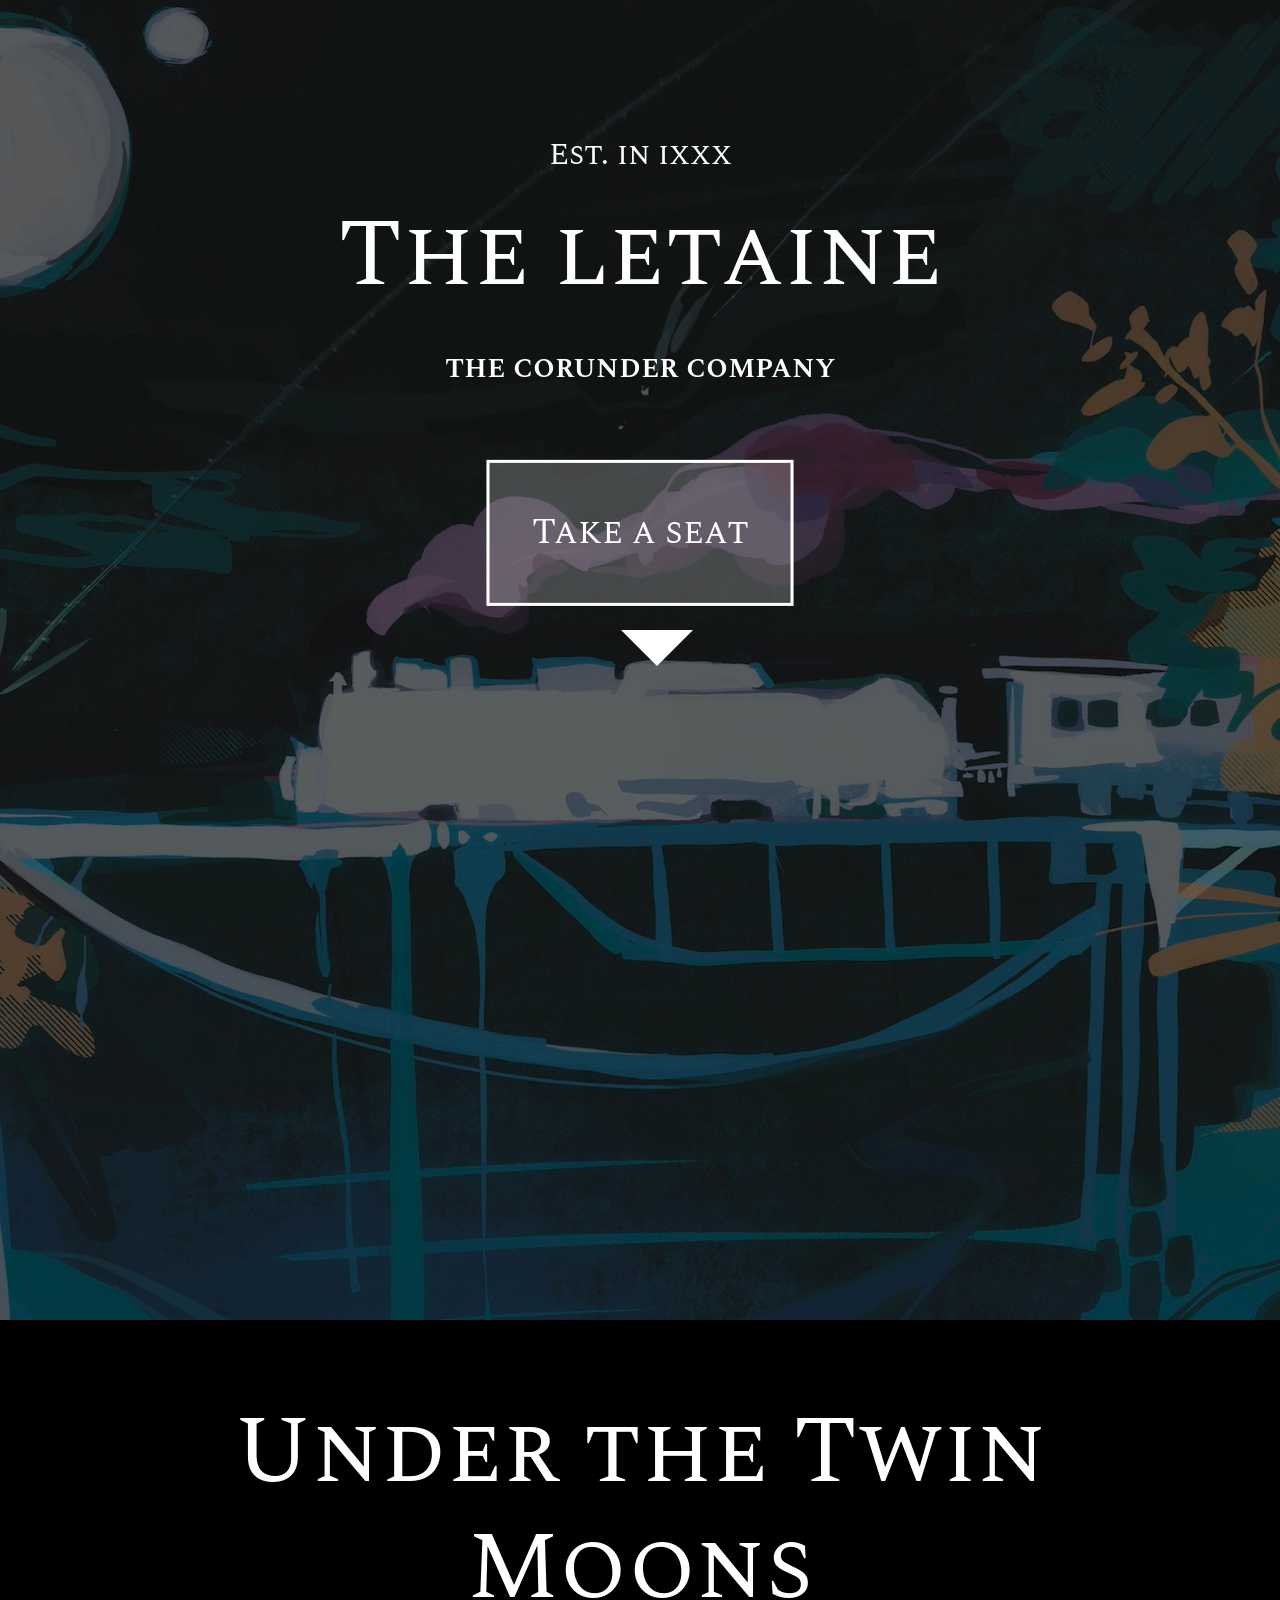
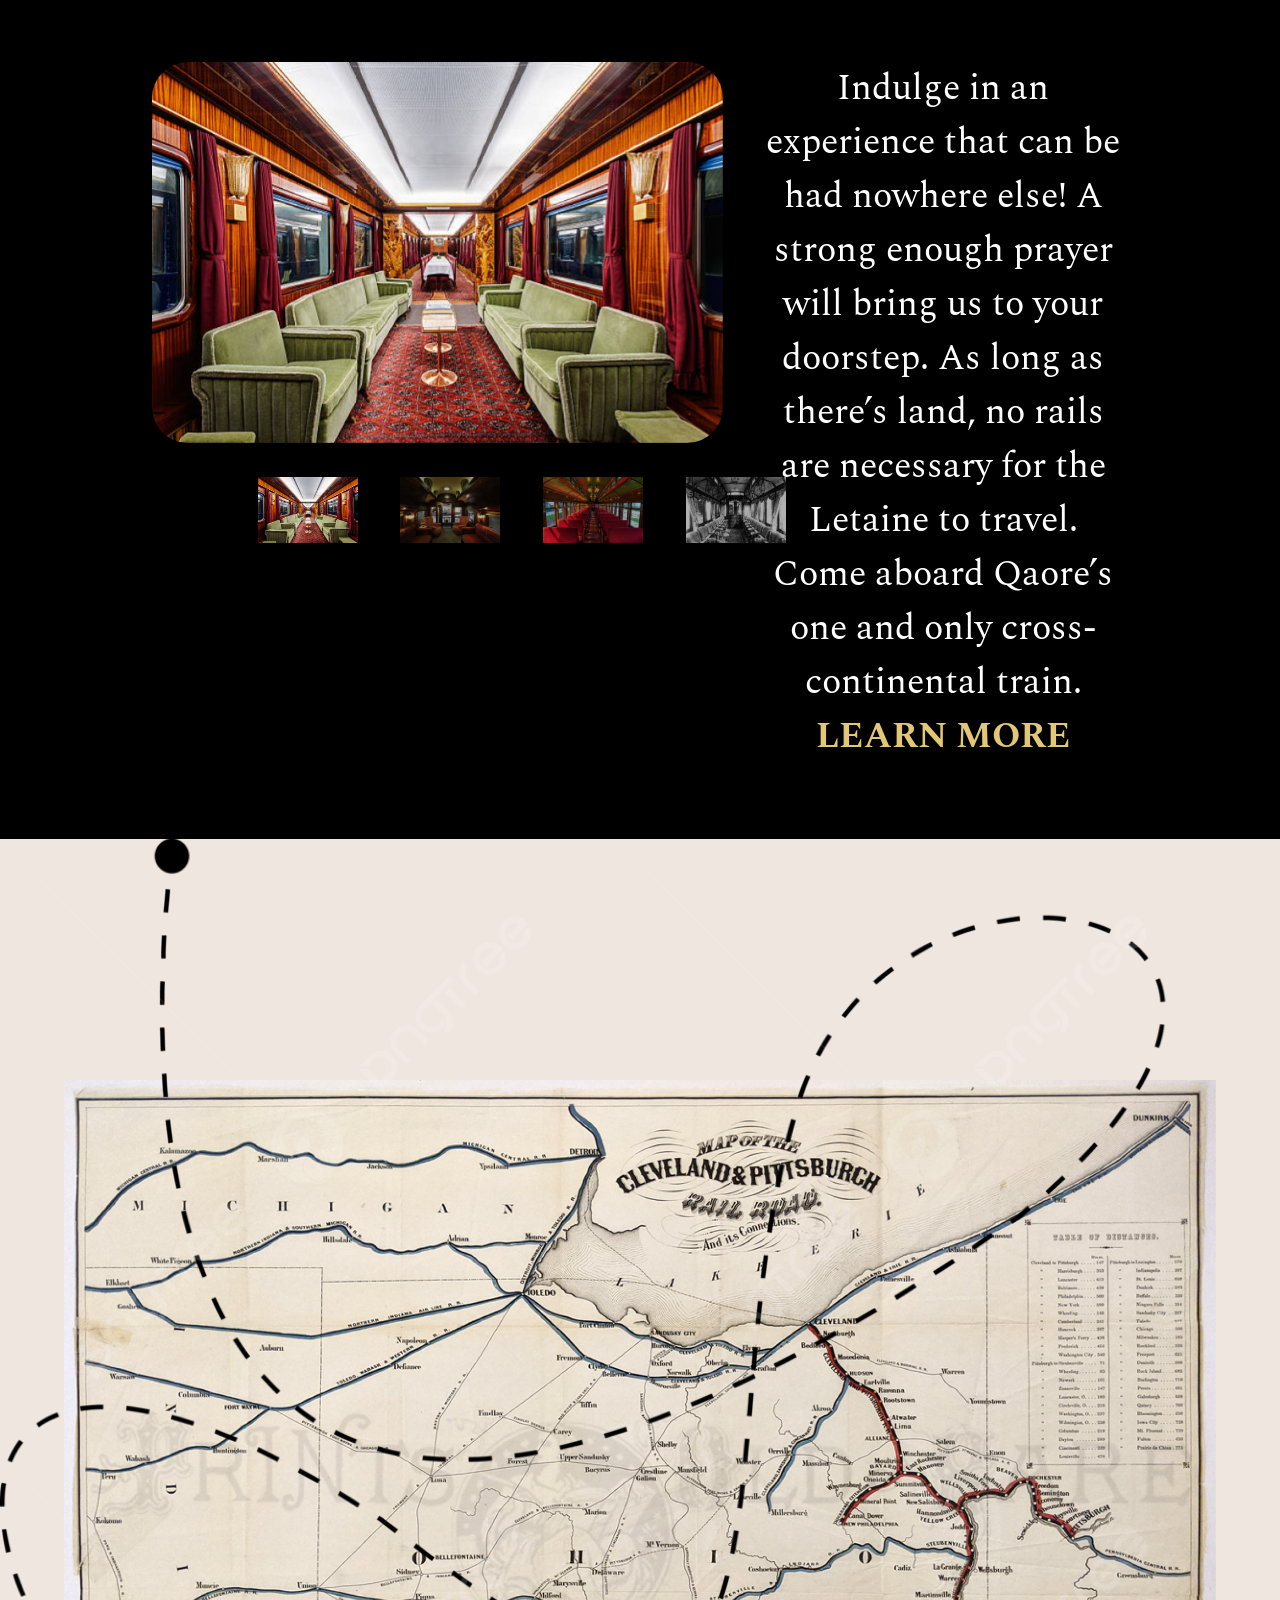
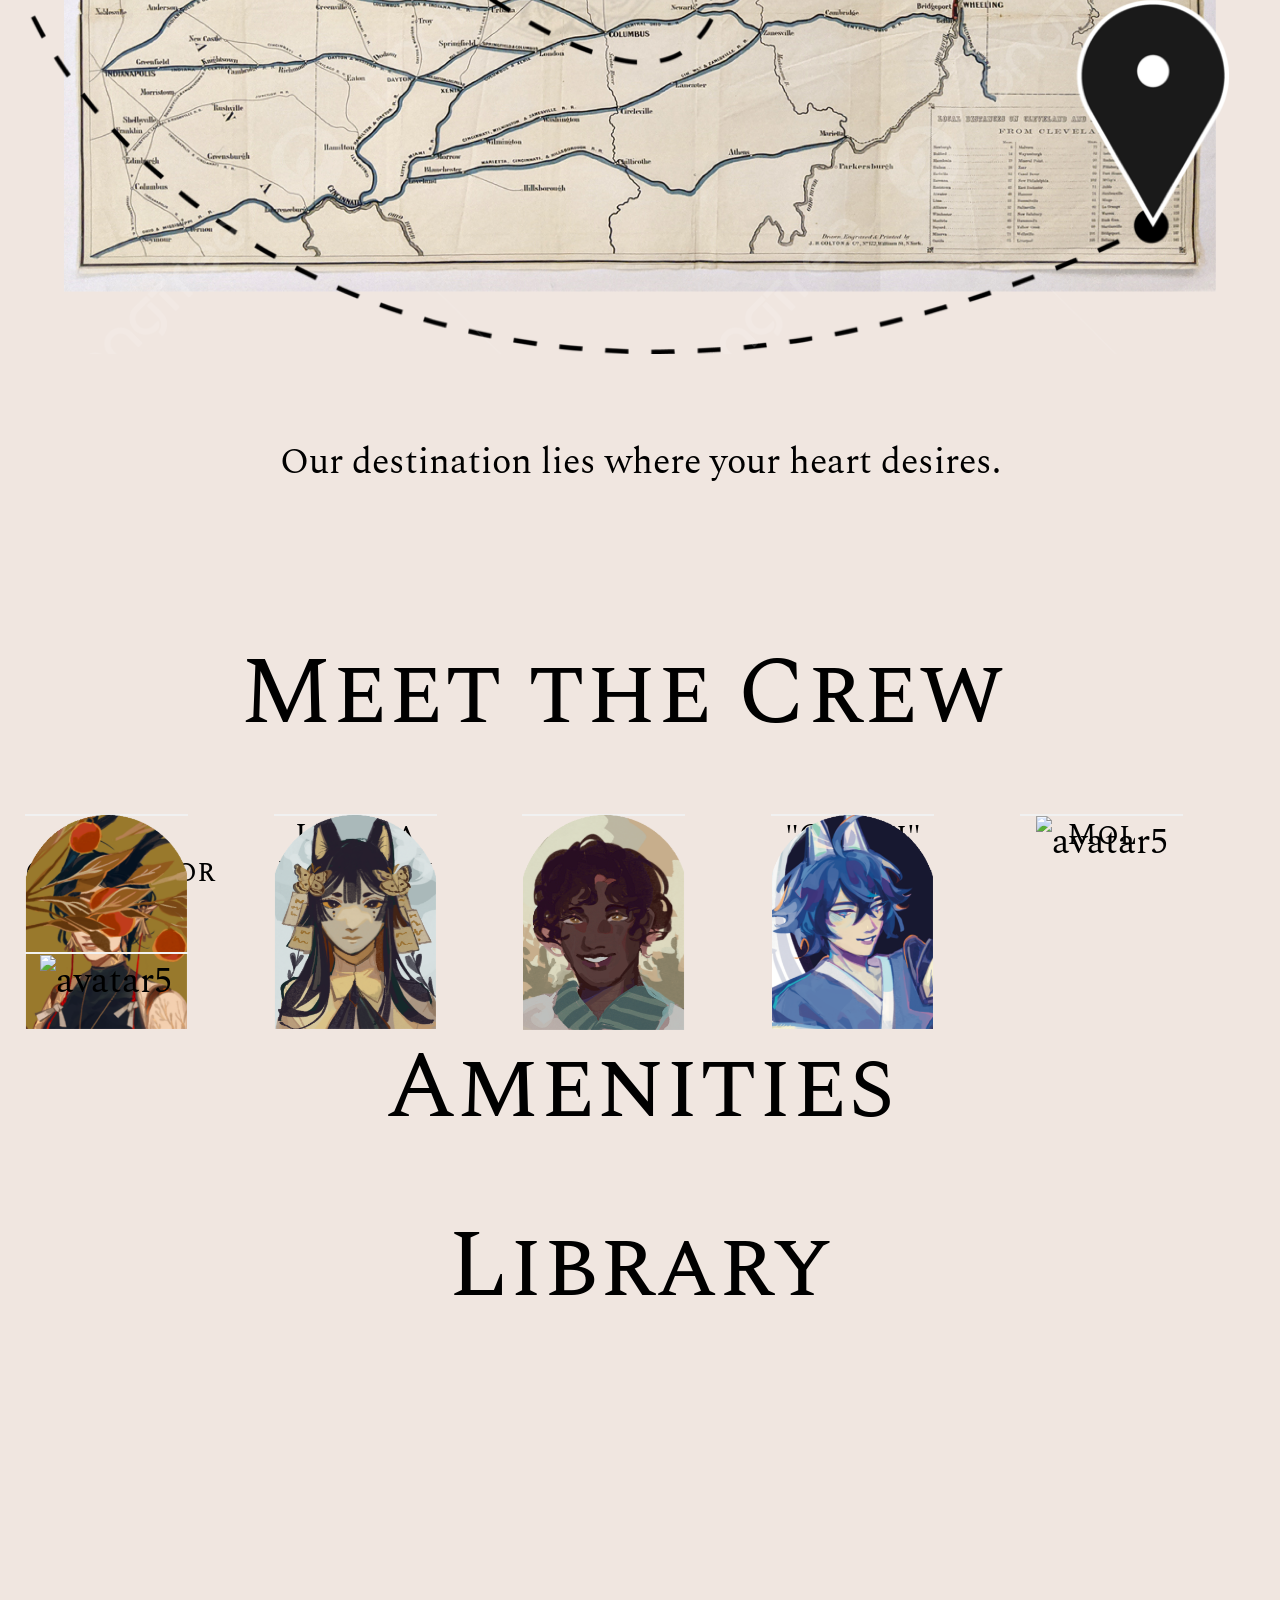
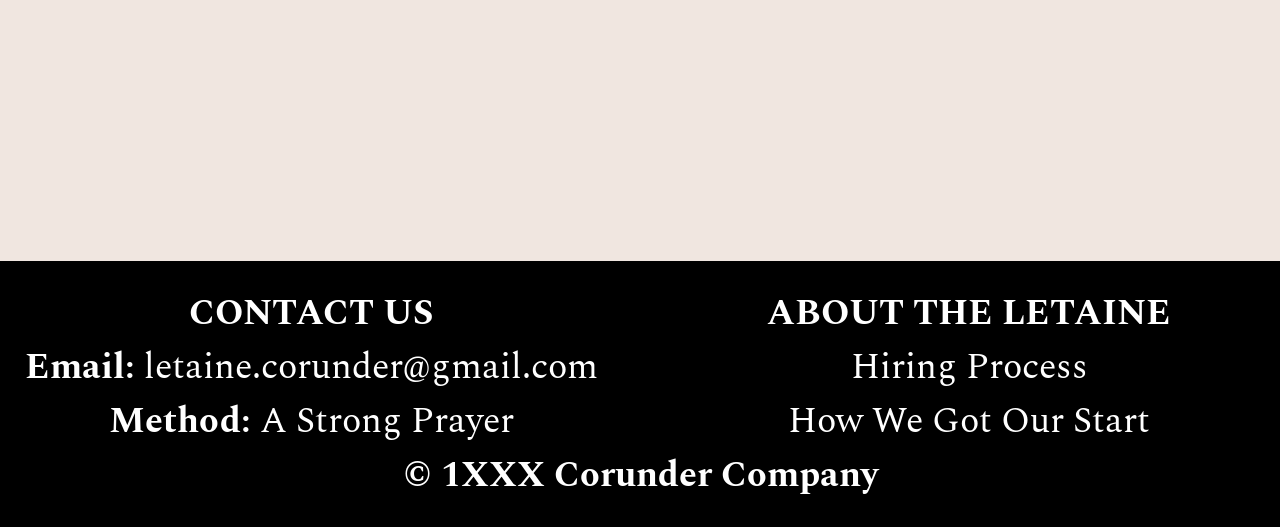
==== index.html @ 063a8c49 "file upload" ====
<!DOCTYPE html>
<!-- 
	Divs:
	Logo
	Landing
	Under Twin Moons
	Route
	Meet the Crew
	Amenities...
		Library
		Take Your Fill
	Inspector Testimonial
	Passenger Testimonies
		Add your own
	Footer
	-->

	<!-- TO DO:
		style href (links)
		create publications page
		migrate all "style" notes to stylesheet
	-->
<html lang="en">

<head>
	<title>The Letaine</title>
	<meta charset="UTF-8">
	<meta name="viewport" content="width=device-width, initial-scale=1.0">
	<meta name="description" content="The Letaine Train Website">
	<meta name="keywords" content="HTML,CSS,JS,Bootstrap">
	<meta name="author" content="Ann Chong">
	<!-- Fonts -->
	<link rel="preconnect" href="https://fonts.googleapis.com">
	<link rel="preconnect" href="https://fonts.gstatic.com" crossorigin>
		<!--spectral-->
		<link 
			href="https://fonts.googleapis.com/css2?family=Spectral:ital,wght@0,200;0,300;0,400;0,500;0,600;0,700;0,800;1,200;1,300;1,400;1,500;1,600;1,700;1,800&display=swap" rel="stylesheet">
		<!--spectral SC-->
		<link 
			href="https://fonts.googleapis.com/css2?family=Spectral+SC:ital,wght@0,200;0,300;0,400;0,500;0,600;0,700;0,800;1,200;1,300;1,400;1,500;1,600;1,700;1,800&family=Spectral:ital,wght@0,200;0,300;0,400;0,500;0,600;0,700;0,800;1,200;1,300;1,400;1,500;1,600;1,700;1,800&display=swap" rel="stylesheet">	<!-- Bootstrap -->
	<link href="https://cdn.jsdelivr.net/npm/bootstrap@5.3.8/dist/css/bootstrap.min.css" rel="stylesheet" integrity="sha384-sRIl4kxILFvY47J16cr9ZwB07vP4J8+LH7qKQnuqkuIAvNWLzeN8tE5YBujZqJLB" crossorigin="anonymous">
	<!-- Icon Library -->
	<link rel="stylesheet" href="https://cdnjs.cloudflare.com/ajax/libs/font-awesome/4.7.0/css/font-awesome.min.css">
	<link rel="stylesheet" type="text/css" href="css/style.css" />
</head>

<body class="col-12">
	<header>
		<div id="landingbg">
			<div class="row">
				<div class="col">
					<div id="landingtext">
						<h2> Est. in ixxx</h2>
						<h1>The letaine</h1>
						<!--<div id="letainesignage">
							<img src="images/letainetitle.png" alt="The Letaine Title">
						</div>-->
						<p>
							<h2 class="subhead">the corunder company</h2>
							<br>
							<br>
							<a class="buttonlight" href="bookings.html">Take a seat</a>
						</p>
					</div>
				</div>
				<div class="col-12">
					<a href="#twinmoons">
						<div class="pulse">
							<!-- clickable triangle indicator -->
						</div>
					</a>
				</div>
			</div>
		</div>
	</header>

<!-- SECTION!!! Under Twin Moons -->
<section>
	<div id="twinmoons">
		<div class="row text-center">
			<h1>Under the Twin Moons</h1>
		</div>
		<div class="row">
			<div class="col-md-1 col-sm-0"></div>
			<div class="col-md-6 col-sm-12">
				<!-- Base Carousel Code sourced from Coding Yaar: https://codepen.io/codingyaar/pen/GRdqBrw-->
				<div id="carouselExampleIndicators" class="carousel slide" data-bs-ride="carousel">
					<div class="carousel-inner">
					  <div class="carousel-item active">
						<img src="images/traincar1.png" class="d-block w-100" alt="traincar1">
					  </div>
					  <div class="carousel-item">
						<img src="images/traincar2.png" class="d-block w-100" alt="traincar2">
					  </div>
					  <div class="carousel-item">
						<img src="images/traincar3.png" class="w-100" alt="traincar3">
					  </div>
					  <div class="carousel-item">
						<img src="images/traincar4.png" class="d-block w-100" alt="traincar4">
					  </div>
					</div>
					<!-- The small bar underneath -->
					<div class="row carousel-indicators">
						<div class="col-3">
							<button type="button" data-bs-target="#carouselExampleIndicators" data-bs-slide-to="0" class="active thumbnail" aria-current="true" aria-label="Slide 1">
								<img src="images/traincar1.png" class="d-block w-100" alt="thumbtraincar1">
							  </button>
						</div>
						<div class="col-3">
							<button type="button" data-bs-target="#carouselExampleIndicators" data-bs-slide-to="1" class="thumbnail" aria-label="Slide 2">
								<img src="images/traincar2.png" class="d-block w-100" alt="thumbtraincar2">
							  </button>
						</div>
						<div class="col-3">
							<button type="button" data-bs-target="#carouselExampleIndicators" data-bs-slide-to="2" class="thumbnail" aria-label="Slide 3">
								<img src="images/traincar3.png" class="d-block w-100" alt="thumbtraincar3">
							  </button>
						</div>
						<div class="col-3">
							<button type="button" data-bs-target="#carouselExampleIndicators" data-bs-slide-to="3" class="thumbnail" aria-label="Slide 4">
								<img src="images/traincar4.png" class="d-block w-100" alt="thumbtraincar4">
							  </button>
						</div>
					</div>
				  </div>
			</div>
		<!-- The blurb -->
		<div id="twinmoonsblurb" class="col-md-4 col-sm-12 text-center">
			<p>Indulge in an experience that can be had nowhere else! 
			A strong enough prayer will bring us to your doorstep. 
			As long as there’s land, no rails are necessary for the Letaine to travel.<br>
			Come aboard Qaore’s one and only cross-continental train.<br>
			<a href="publications.html">LEARN MORE</a></p>
		</div>
		</div>
		
  </div>
</div>
</section>

<!-- SECTION!!! Route -->
<section>
	<div class="col-12 textdark">
		<div class="parent" id="route">
			<img src="images/route-track.png" alt="track" class="track">
			<div class="overlaytext">
				<h1>Route</h1>
			</div>
		</div>
		<p id="routecaption">Our destination lies where your heart desires.</p>
	</div>
	
</section>

<!-- SECTION!!! Meet the Crew -->
<section>
	<div class="row text-center textdark" id="meetthecrew">
			<h1>Meet the Crew</h1>
			<!-- Employee 1: Conductor-->
			<div class="row">
			<div id="employee1">
				<div class="flip-card">
					<div class="flip-card-inner">
					  <div class="flip-card-front" class="employeeicons">
						<img src="images/employee1.png" alt="avatar1" class="w-100">
					  </div>
					  <div class="flip-card-back">
						<p></p>
						<p>The head and maestro of the Letaine. 
							Previously the commander of trade ships, now a authority on luxury.</p>
					  </div>
					</div>
				  </div>
				  <h2 class="textdark">The Conductor</h2>
			</div>
			<!-- Employee 2: Leighton -->
			<div id="employee2">
				<div class="flip-card">
					<div class="flip-card-inner">
					  <div class="flip-card-front" class="employeeicons">
						<img src="images/employee2.png" alt="avatar2" class="w-100">
					  </div>
					  <div class="flip-card-back">
						<p></p>
						<p>The in-car librarian ready to recommend stories if you tire of making your own.</p>
					  </div>
					</div>
				  </div>
				  <h2 class="textdark">Latona Leighton</h2>
			</div>
			<!-- Employee 3: Sharla-->
			<div id="employee3">
				<div class="flip-card">
					<div class="flip-card-inner">
					  <div class="flip-card-front" class="employeeicons">
						<img src="images/employee3.png" alt="avatar3" class="w-100">
					  </div>
					  <div class="flip-card-back">
						<p></p>
						<p>Gastronomer extraordinaire! 
							The former head chef that designed menus for Liering royalty.</p>
					  </div>
					</div>
				  </div>
				  <h2 class="textdark">Chef Sharla</h2>
			</div>
			<!-- Employee 4: Octini-->
			<div id="employee4">
				<div class="flip-card">
					<div class="flip-card-inner">
					  <div class="flip-card-front" class="employeeicons">
						<img src="images/employee4.png" alt="avatar4" class="w-100">
					  </div>
					  <div class="flip-card-back">
						<p></p>
						<p>Resident<br> bartender with an avant-garde taste and inventive mind.</p>
					  </div>
					</div>
				  </div>
				  <h2 class="textdark">"Octini"</h2>
			</div>
			<!-- Employee 5: Mol-->
			<div id="employee5">
				<div class="flip-card">
					<div class="flip-card-inner">
					  <div class="flip-card-front" class="employeeicons">
						<img src="images/employee5.png" alt="avatar5" class="w-100">
					  </div>
					  <div class="flip-card-back">
						<p></p>
						<p>Our in-car mailperson! She ensures your letters are delivered with flare.</p>
					  </div>
					</div>
				  </div>
				  <h2 class="textdark">Mol</h2>
			</div>
			<!-- Employee 6: Mishka-->
			<div id="employee6">
				<div class="flip-card">
					<div class="flip-card-inner">
					  <div class="flip-card-front" class="employeeicons">
						<img src="images/employee6.png" alt="avatar5" class="w-100">
					  </div>
					  <div class="flip-card-back">
						<p></p>
						<p>Archivist </p>
					  </div>
					</div>
				  </div>
			</div>
		</div>
	</div>
	
</section>

<!-- SECTION!!! Amenities... -->
<section>
	<div class="textdark" id="amenities">
		<h1>Amenities</h1>
	</div>
</section>

<!-- SECTION!!! Library -->
<section>
	<div class="textdark" id="library">
		<h1> Library</h1>
	</div>
</section>

<!-- SECTION!!! Take Your Fill -->
<section>
	<div class="parallax" id="takeyourfill">

	</div>
</section>

<!-- SECTION!!! Inspector's Note -->
<section>

</section>

<!-- SECTION!!! Passenger Testimonies -->
<section>

</section>

	<div id="footer" class="col-12 text-center">
		<div id="footertop" class="row">
			<div id="footerleft" class="col-md-6">
				<p class="w-100">
					<strong>CONTACT US</strong><br>
					<strong>Email:</strong> <a href="mailto:letaine.corunder@gmail.com" class="stealth">letaine.corunder@gmail.com</a><br>
					<strong>Method:</strong> A Strong Prayer
				</p>
			</div>
			<div id="footerright" class="col-md-6">
				<p class="w-100">
					<strong>ABOUT THE LETAINE</strong><br>
					Hiring Process<br>
					How We Got Our Start
				</p>
			</div>
		</div>
		<div id="footerbottom" class="row">
			<div class="col">
				<p><strong>© 1XXX Corunder Company</strong></p>
			</div>
		</div>
	</div>
	<!-- Bootstrap's Javascript Bundle -->
	<script src="https://cdn.jsdelivr.net/npm/bootstrap@5.3.8/dist/js/bootstrap.bundle.min.js" integrity="sha384-FKyoEForCGlyvwx9Hj09JcYn3nv7wiPVlz7YYwJrWVcXK/BmnVDxM+D2scQbITxI" crossorigin="anonymous"></script>
</body>

</html>
---- css/style.css ----
/* CSS coded sorted alphabetically */

/* HTML Elements -- sorted alphabetically - Selectors grouped for ID based selectors - Selectors grouped for class based selectors*/
/* I changed my ticket button arrangement from my wireframe for fun and funky diagonal arrangement */

* {
    font-family: "Spectral", serif;
    font-weight: 400;
    font-style: normal;
    font-size: 1rem;
    color: #FFFFFF;
    text-align: center;
    box-sizing: border-box;

}
a {
    text-decoration:none;	
    font-weight: bold;
    color: #E2C774;
}
a:hover {
    color: #d5a73c;
}
body{
   background-color: #F0E6E0; 
   width: 100%;
   height: 100%;
   margin: 0%;
} 
div {
    display: block;
}
/*Div Header Titles */
h1 { 
    font-family: "Spectral SC", serif;
    font-weight: 400;
    font-style: normal;
    font-size: 4rem;
    padding-top: 2%;
    padding-bottom: 2%;
}
/*Exclusive for landing pg subheads*/
h2 { 
    font-family: "Spectral SC", serif;
    font-weight: 400;
    font-style: normal;
    font-size: 1.3rem;
}
h3 {
    font-family: "Spectral SC", serif;
    font-weight: 400;
    font-style: normal;
    font-size: 2rem;
    padding-bottom: 2%;
}
html {
    scroll-behavior: smooth;
    height: 100%;
}
/* h2 {
    font-family: "Barlow Condensed", sans-serif;
    font-weight: 400;
    font-style: normal;
    font-size: 2rem;
    background: linear-gradient(to right, #6eb8f4, #85cfd8, #8bdb8f, #eef4b1, #f3d3a0, #fb9f82, #ff8583, #febdd3, #b085f9);
    -webkit-background-clip: text;
    -webkit-text-fill-color: transparent;
    text-transform: uppercase;
    margin: 0%;
}
header {
    width: 100%;
}
hr {
    border: dashed;
}
li {
    display: inline-block;
    margin: 1%;
}
ul {
    list-style-type: none;
    margin: 0;
    padding: 0;
}

*/
/*--------------------- Classes ---------------------*/

/*.av {
    max-width: 100%;
    overflow: hidden;
}
.button {
    background-color: #85cfd8;
    color:#0e0d46;
    font-size: 1.5rem;
    text-align: center;
    float: left;    
    margin: 3%;
    width: 30%;
    border-radius: 4px;
    padding: 1%;
}
.buttonfiller{
    font-size: 1.5rem;
    border-radius: 4px;
    padding: 1%; 
    margin: 3%;
    width: 26%;
    float: left;
    visibility: hidden;
}
.buttonfiller2{
    font-size: 1.5rem;
    border-radius: 4px;
    padding: 1%; 
    margin: 3%;
    width: 26%;
    float: left;
    visibility: hidden;
}
.city {
    float: left;
    width: 40%;
    padding-top: 6%;
    margin-left: 10%;
}
*/
/* .colortext {
    font-family: "Barlow Condensed", sans-serif;
    font-weight: 400;
    font-style: normal;
    color: #f3d3a0;
    font-size: 1.5rem;
    text-align: left;
}
.comment {
    padding: 3%;
    margin-bottom: 3%;
    background-color: #321821;
    border-radius: 10px;
    text-align: center;
}
.dateplace {
    width: 47%;
    padding-right: 7%;
    float: left;
    clear: left;
}
div.dateplace :nth-child(2) {
    margin:0%;
}
.fa {
    font-size: 2rem;
    padding: 5%;
}*/

.bgimg {
    width: 100%;
    overflow: hidden;
}
.buttonlight {
    background-color: rgba(217, 217, 217, .26);
    font-family: "Spectral SC", serif;
    font-weight: 400;
    font-style: normal;
    font-size: 1.5rem;
    padding: 7%;
    color: #FFFFFF;
    border-style: solid;
    border-color: #FFFFFF,;
}
.buttondark {
    background-color: rgba();
}
.carousel-indicators button.thumbnail {
    margin-left: 0%;
    width: 100px;
  }
  .carousel-indicators button.thumbnail:not(.active) {
    opacity: 0.7;
  }
  .carousel-indicators {
    position: static;
    width: 100%;
  }
  .carousel-inner {
    border-radius: 1.5rem;
  }
.textdark * {
    color: black;
}
.employeeicons {
    width: 100%;
    display: block;
}
/* The flip card container - set the width and height to whatever you want. We have added the border property to demonstrate that the flip itself goes out of the box on hover (remove perspective if you don't want the 3D effect */
.flip-card {
    display: block;
    background-color: transparent;
    border: 1px solid #f1f1f1;
    perspective: 1000px; /* Remove this if you don't want the 3D effect */
  }
  /* This container is needed to position the front and back side */
  .flip-card-inner {
    position: relative;
    width: 100%;
    text-align: center;
    transition: transform 0.8s;
    transform-style: preserve-3d;
  }
  
  /* Do an horizontal flip when you move the mouse over the flip box container */
  .flip-card:hover .flip-card-inner {
    transform: rotateY(180deg);
  }
  
  /* Position the front and back side */
  .flip-card-front, .flip-card-back {
    position: absolute;
    width: 100%;
    height: 100%;
    -webkit-backface-visibility: hidden; /* Safari */
    backface-visibility: hidden;
  }
  
  /* Style the front side (fallback if image is missing) */
  .flip-card-front {
    background-color:transparent;;
    color: black;
  }
  
  /* Style the back side */
  .flip-card-back {
    background-color: black;
    width: 100%;
    height: 100%;
    color: white;
    border-top-left-radius: 100px;
    border-top-right-radius: 100px;
    padding: 2.8%;
    transform: rotateY(180deg);
  }
.h2 {
    text-align: center;
    font-size: 1.5rem;
}
.overlaytext {
    position: relative;
    top: 0%;
    left: 50%;
    transform: translate(-50%, -800%);
}
.parallax {
    /* The image used */
    background-image: url("../images/fishdark.png");
  
    /* Set a specific height */
    min-height: 500px;
  
    /* Create the parallax scrolling effect */
    background-attachment: fixed;
    background-position: center;
    background-repeat: no-repeat;
    background-size: cover;
}
.parent {
    position: relative;
    display: inline-block;
    background-image: url("../images/route-map.png");
    background-repeat: no-repeat;
    background-size: 90%;
    background-position: center;
}
.pulse {
    position: absolute;
    bottom: 22%;
    left: 48.5%;
    width: 0px;
    height: 0px;
    border: 1.5rem solid black;
    border-top-color: white;
    border-right-color: transparent;
    border-bottom-color: transparent;
    border-left-color: transparent;

    transform: scale(1);
    animation: pulse 2s infinite;
}

@keyframes pulse {
    0% {
        transform: scale(0.7);
    }

    70% {
        transform: scale(1);
    }

    100% {
        transform: scale(0.7);
    }
}
.stealth {
    color: white;
    font-weight: 400;
}
.stealth:hover{
    color: rgb(207, 233, 255);
    text-decoration: underline;
}
.subhead {
    font-weight: 600;
}
.track { 
    display: block;
    position: relative;
    top: 0;
    left: 0;
    width: 96%;
}
/*.image1 {
    max-width:23%;
    margin:1%;
    float: left;
}
.image2 {
    display: none;
}
.location {
    width: 66.666%;
    margin-right: 3.333%;
}
.location:nth-child(3) {
    color: #fb9f82;
}
.merchdescrip {
    width: 31%;
    margin:1%;
    float: left;
}
.merchdescrip img {
    width: 100%;
}
.rightalign {
    text-align: right;
}
.ticket {
    float: right;
    width:20%;
    margin: 10% 5% 0% 5%;
    padding: 1%;
    background-color: #85cfd8;
    border-radius: 4px;
    text-align: center;
}
.ticket a {
    color: black;
}
.ticket:hover {
    background-color: #4c4c60;
}
.tourdescrip {
    width: 100%;
    float: left;
}
iframe {
    width: 100%;
    margin-top: 1%;
    margin-bottom: 3%;
    min-height: 400px;
    max-height: 800px;
}
iframe.video {
    width: 100%;
    height: 515px;
}
*/

/*--------------------- IDs ---------------------*/
/* #about {
    width: 80%;
    margin: 10%;
    margin-top: 15%;
    margin-bottom: 15%;
}
#about img {
    width: 40%;
    margin: 0%;
    padding: 1%;
    float:left;
}
#abouttext {
    font-size: 1.5rem;
    width: 60%;
    margin: 0%;
    padding: 1%;
    float: left;
}
#about h2 {
    margin: 1%;
}
#album {
    width: 100%;
    margin: 1% 0% 1% 0%;
    padding: 0%;
    float:inherit;
}

#album h2 {
    width: 100%;
    margin: 2%;
    float: left;
    text-align: center;
}*/

#amenities {
    margin-top: 2%;
}
#employee1, #employee2, #employee3, #employee4, #employee5, #employee6 {
    display: block;
    width: 16%;
    margin: 2%;
    float: left;
}
#footer {
    width: 100%;
    background-color: black;
}
#footerleft, #footerright {
    margin: 0%;
    padding: 0%;
 }
#footerleft p, #footerright p {
   margin: 0%;
   padding: 0%;
}
#footertop { 
    padding-top: 2%;
}
#landingbg {
    width: 100%;
    margin: 0%;
    padding: 10%;
    background-image: url("../images/landingbg.jpg");
    background-position: center;
    background-repeat: no-repeat;
    object-fit: contain;
    height: 55rem;
}
#landingtext {
    position: absolute;
    top: 40%;
    left: 50%;
    transform: translate(-50%, -50%); /* centering the text */
} 
#letainesignage {
    width: 100%;
    max-height: 96px;
}
#meetthecrew {
    color: black;
    width: 100%;
    margin-right: 0%;
}
#publicationstext h1 {
    padding-bottom: 0%;
}
#publiccaption {
    margin-bottom: 6%;
}

/*
#footer img {
    float: left;
    width:18%;
    margin: 1%;
    margin-left: 16%;
    display: block;
}
#footerright {
    width:40%;
    margin:1%;
    margin-right:14%;
    float: left;
    clear:none;
}
#footerright p {
    font-weight: 600;
    color: #0e0d46;
}
#logo {
    float:left;
    width:17%;
    margin-left: 2%;
    margin-right: 2%;
    padding: 0%;
}
#logo img {
    max-height: 150px;
}
#merch h2 {
    text-align: center;
}
#name {
    height: 80px;
    float:left;
    width: 77%;
    margin: 1%;
    padding: 0%;
    text-align: left;
}
#nav {
    height: 50px;
    font-size: 1.2rem;
    width: 73%;
    float:left;
    margin: 1%;
    padding: 0%;
}
#reviews {
    width: 48%;
    margin: 1% 0% 1% 0%;
    padding: 3%;
    float: left;
}
#reviews h2 {
    text-align: center;
}
#rks_logo {
    display: block;
    margin-left:auto;
    margin-right: auto;
}
#touring {
    width: 75%;
    margin: 0%;
    padding: 3%;
    float: left;
}
#updates {
    width: 48%;
    margin: 1% 0% 1% 0%;
    padding: 3%;
    float: left;
}
#updates h2 {
    text-align: center;
}
*/
#routecaption {
    transform: translate(0%, -4rem);
}
#twinmoons {
    background-color: black;
    width: 100%;
    margin: 0%;
    padding: 4%;
}

/*--------------------- MEDIA INQUIRIES ---------------------*/
@media screen and (min-width: 992px) {
    * {
        font-size: 1.5rem;
    }

  }

  /* EVERYTHING UNDER NEEDS TO BE REMOVED..*/
  @media screen and (max-width:992px) {
    * {
        font-size: 1.2rem;
    }
    .carousel {
      max-width: 70%;
      margin: 0 auto;
    }
    h1 {
        font-size: 2.5rem;
    }
    h2 {
       font-size: 1.5rem;
    }
    .overlaytext{
        transform: translate(-50%, -700%);
    }
    .pulse {
        left: 46%;
    }
    #reviews {
        width: 100%;
        margin: 0%;
        padding-left: 20%;
        padding-right: 20%;
    }
    #touring {
        width: 73%;
        margin:1%;
        margin-bottom: 8%;
    }
    #updates {
        width: 100%;
        margin: 0%;
        padding: 0%;
        float: left;
    }
}

@media screen and (max-width:768px) {
    h2 {
        font-size: 1rem;
    }
    p {
        font-size: .8rem;
    }
    .flip-card {
        max-width: 29.3333%;
    }
    #employee1 {
        width: 29.3333%;
        margin: 2%, 2%, 2%, 18.6666%;
    }
    #employee2 {
        width: 29.3333%;
        margin: 2%, 18.6666%, 2%, 2% ;
    }
    #employee3, #employee4, #employee5 {
        width: 29.3333%;
        margin: 2%;
    }
    /*#about p {
        font-size: 1rem;
    }
    h1 {
        font-size: 2.7rem;
    }
    .image1 {
        display: none;
    }
    .image2 {
        display: block;
    }
    .merchdescrip {
        width: 44%;
        margin: 3%;
    }
    .merchdescrip p {
        text-align: center;
    }
    #merch3 {
        display: none;
    }
    #reviews {
        padding-left: 15%;
        padding-right: 15%;
    }
    #touring {
        width: 94%;
        padding: 3%;
    }*/
}

@media screen and (max-width:576px) {
    * {
        font-size: 0.8rem;
    }
    #twinmoonsblurb {
        display: block;
    }
    .carousel-indicators button.thumbnail {
        display: none;
    }
    /*#about h2 {
        text-align: center;
    }
    #about img{
        width: 100%;
    }
    #abouttext {
        width: 100%;
    }
    .city {
        padding: 0%;
        width: 100%;
        float: none;
    }
    .colortext {
        font-size: 1.2rem;
    }
    .fa {
        font-size: 1.5rem;
        padding: 3%;
    }
    .location {

        width: 60%;
    }
    #logo {
        width: 96%;
    }
    .merchdescrip {
        width: 90%;
        padding: 5%;
    }
    #merch3 {
        display: block;
    }
    #name, #nav {
        width: 98%;
        margin: 1%;
        padding-top: none;
    }
    .socialmedia {
        float:none;
        text-align: center;
        font-size: 2rem;
    }
    .ticket {
        margin: 0% 0% 2% 5%;
        width: 50%;
    }
    .tourdescrip {
        padding: 0% 20% 0% 20%;
    }*/
}
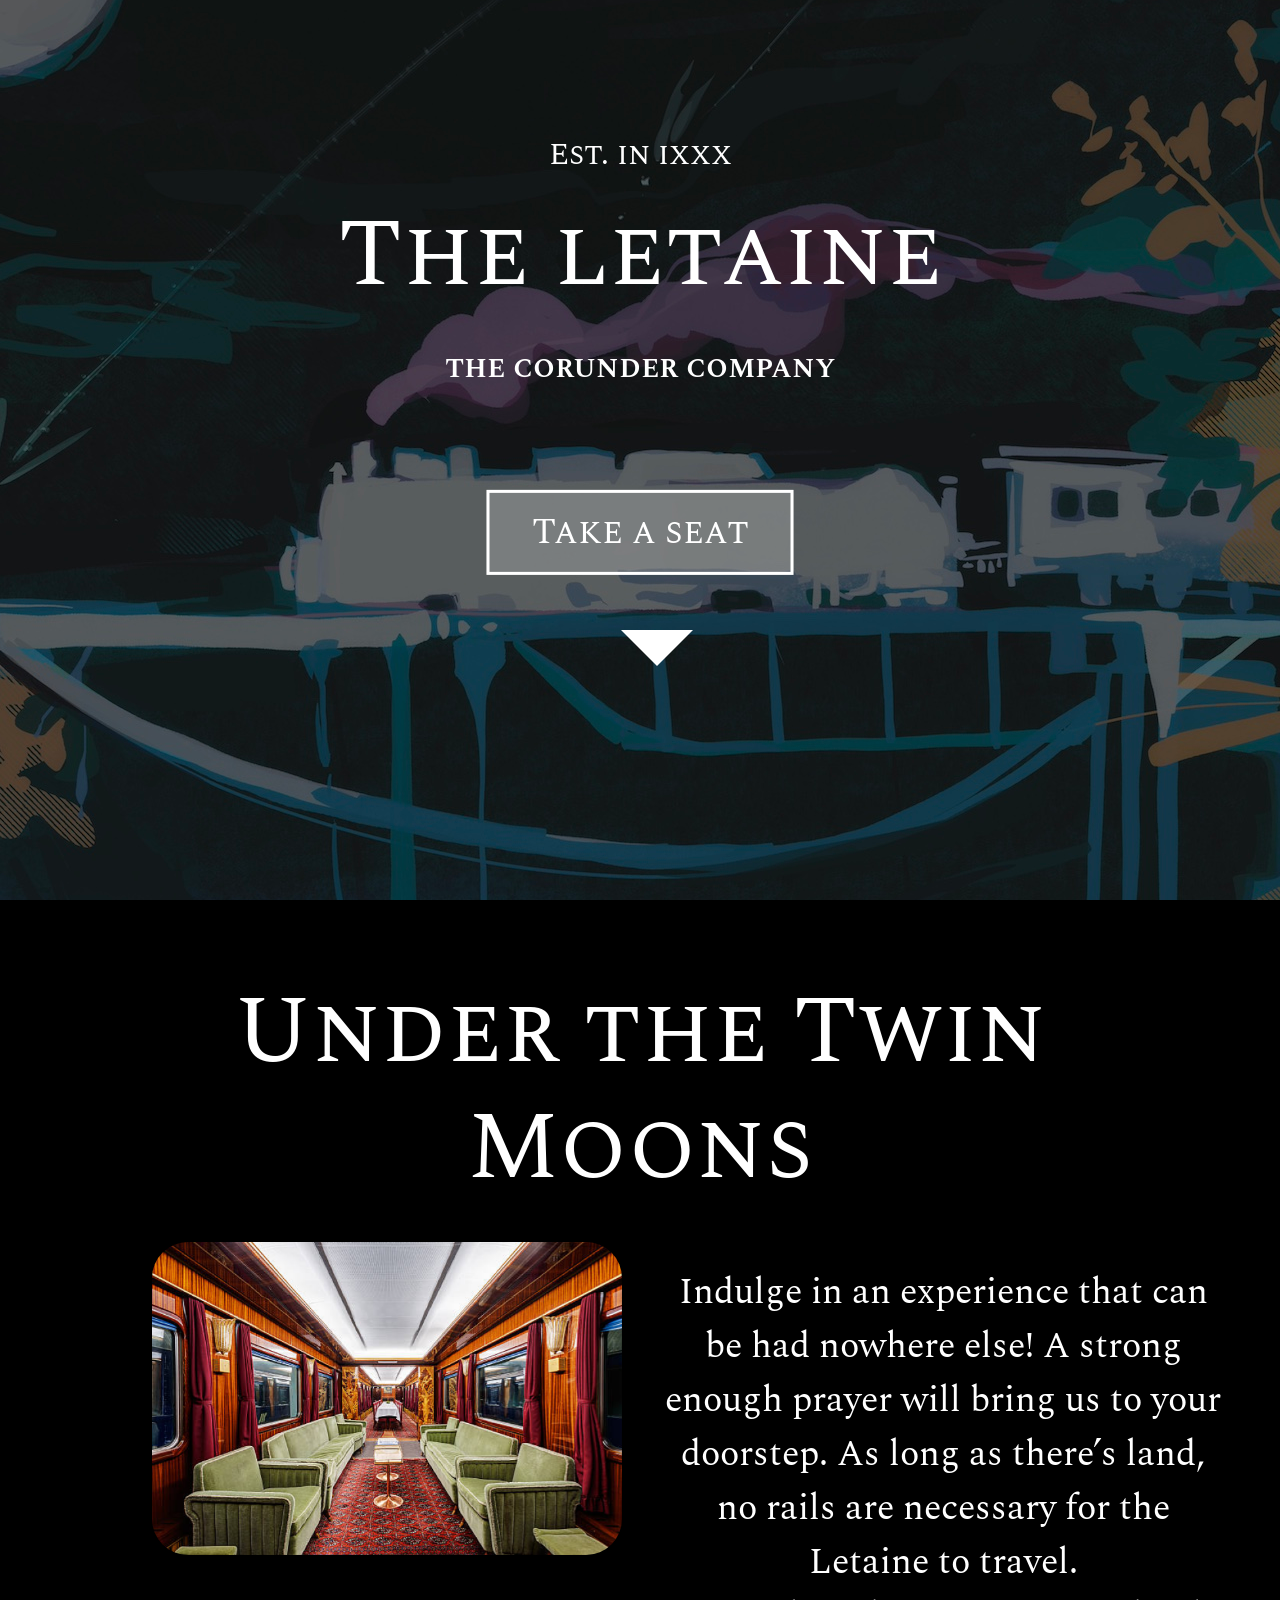
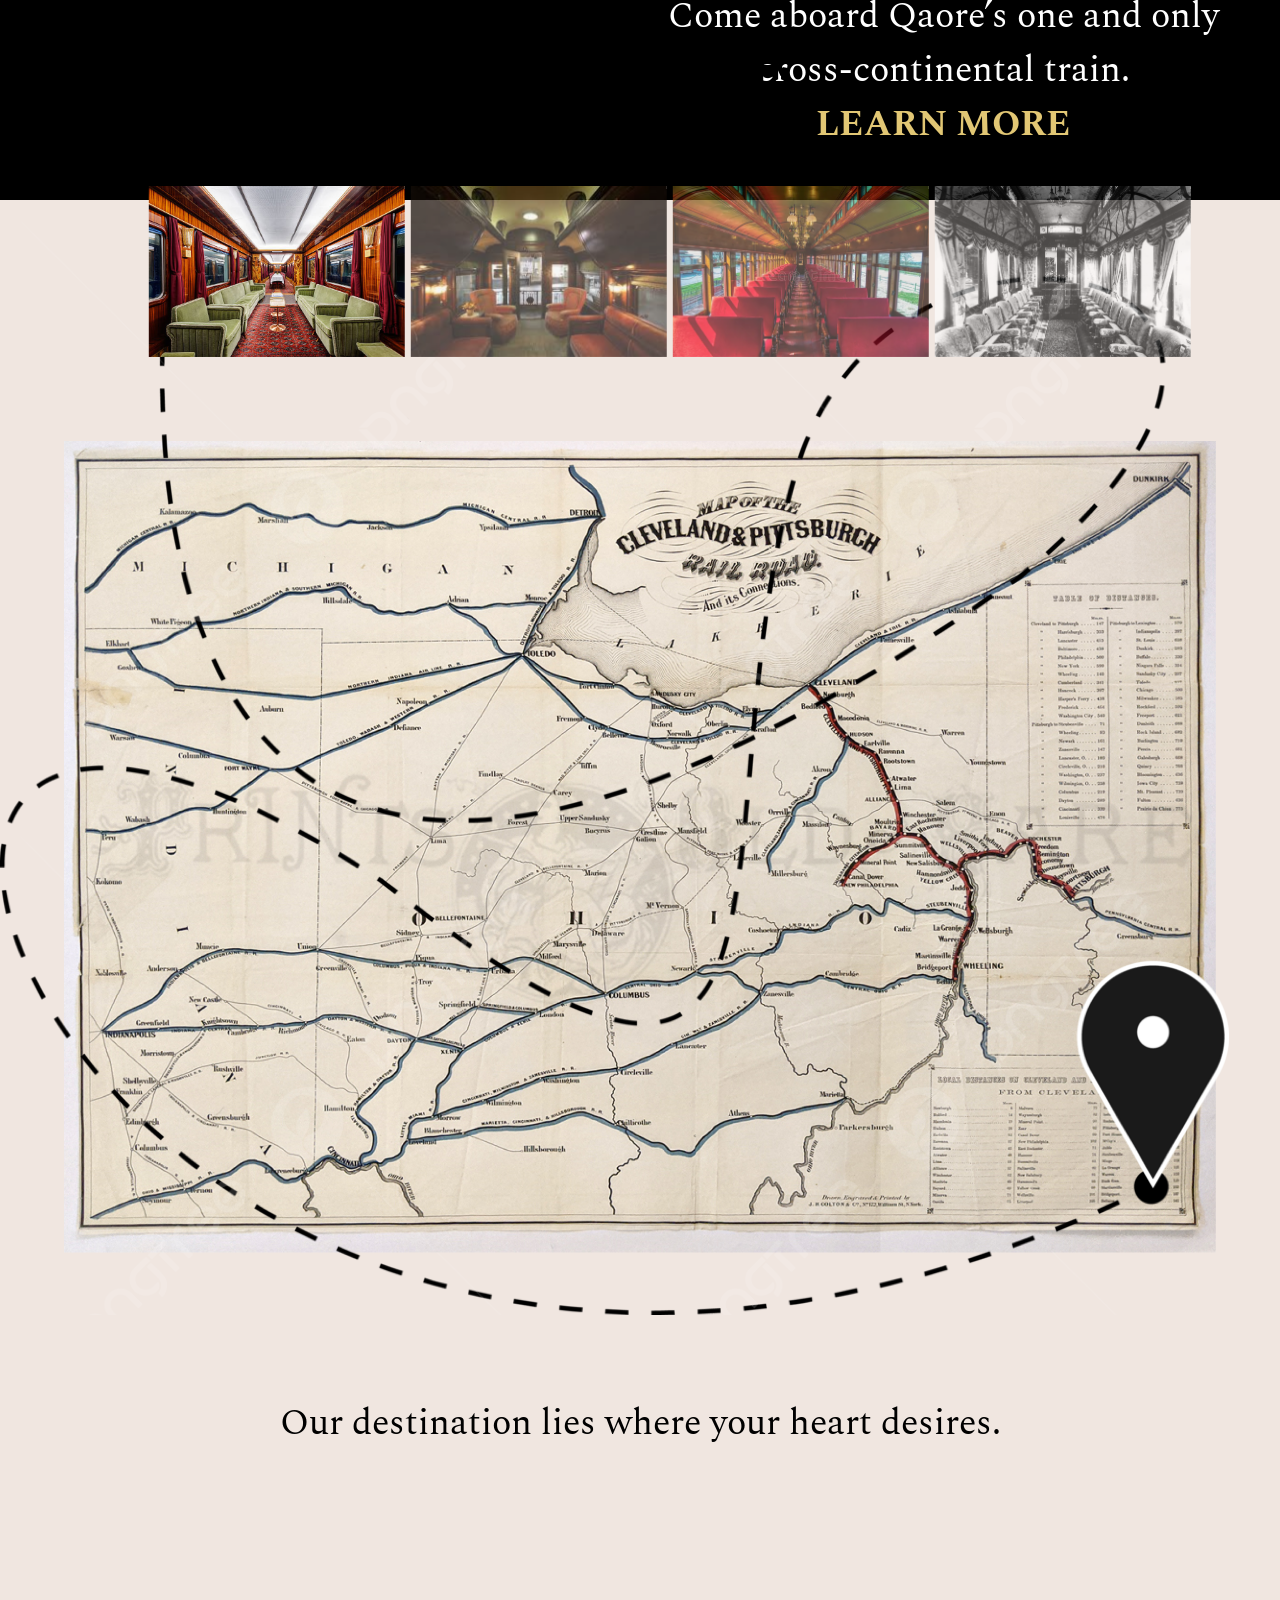
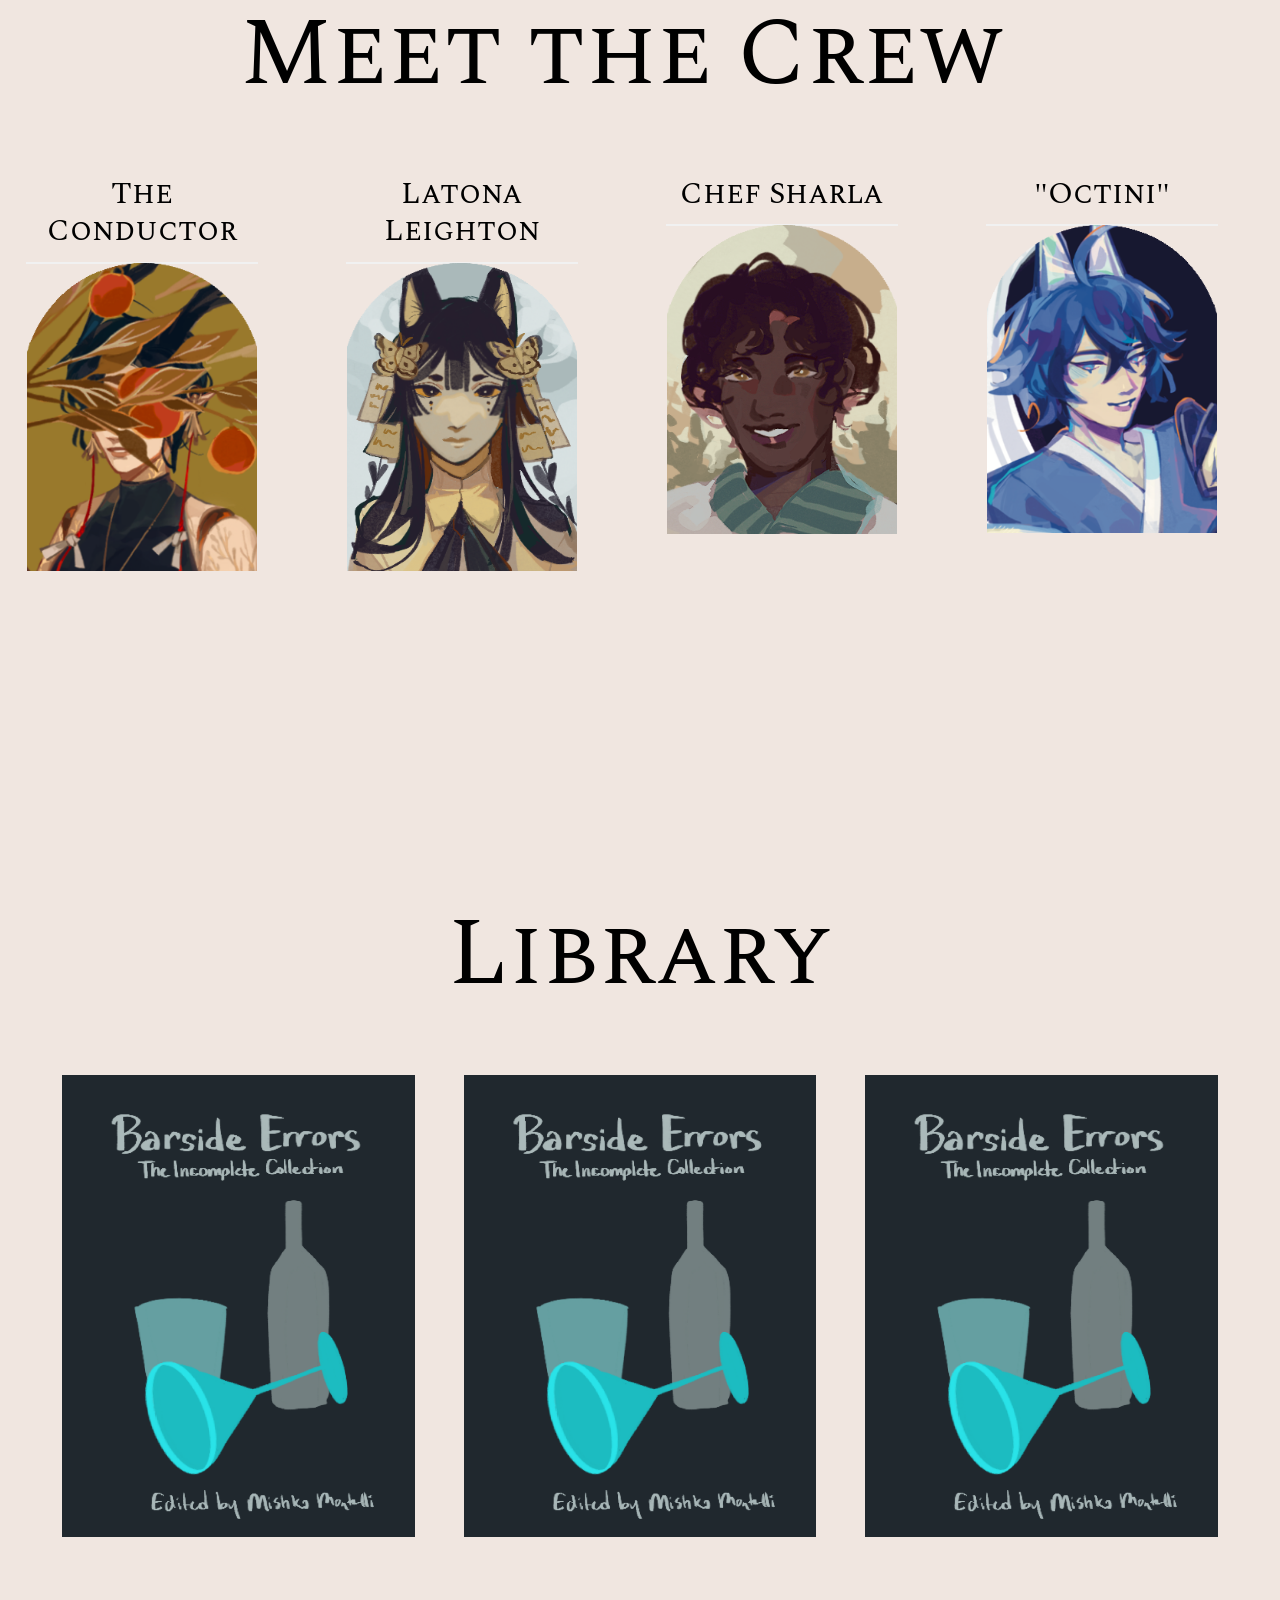
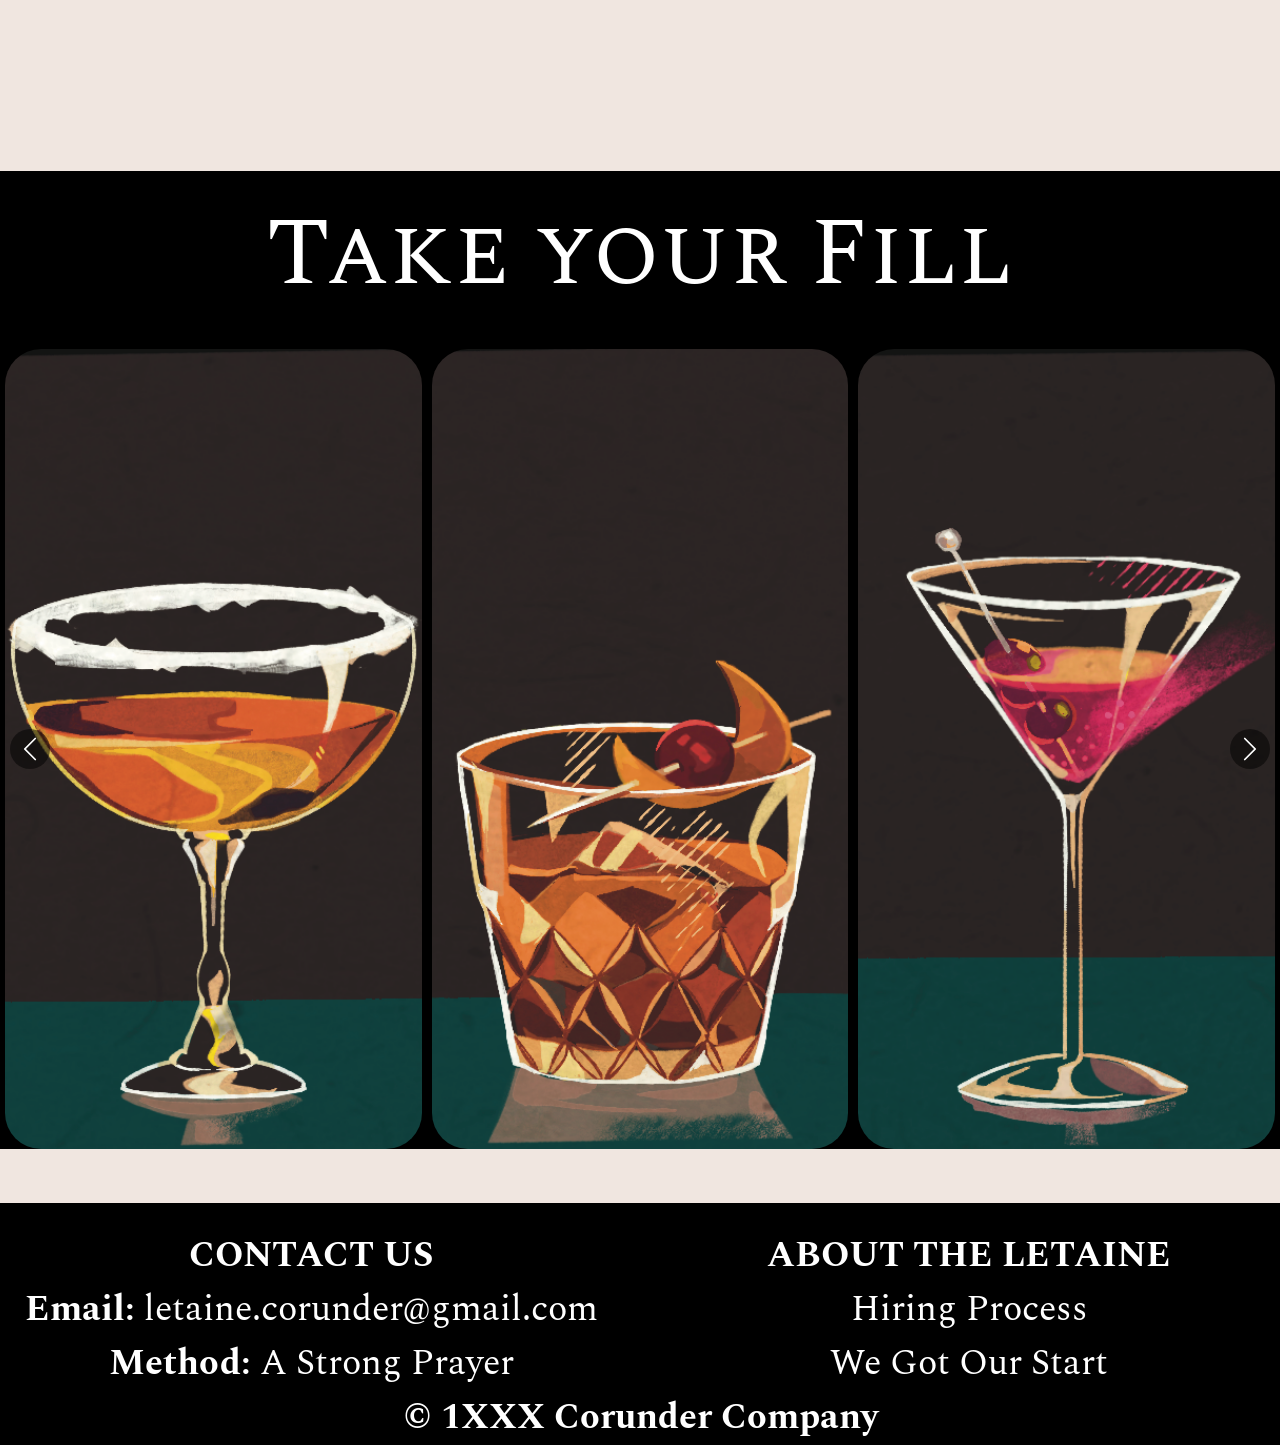
==== commit 8c7af882: "website edits" ====
--- a/index.html
+++ b/index.html
@@ -42,6 +42,9 @@
 	<!-- Icon Library -->
 	<link rel="stylesheet" href="https://cdnjs.cloudflare.com/ajax/libs/font-awesome/4.7.0/css/font-awesome.min.css">
 	<link rel="stylesheet" type="text/css" href="css/style.css" />
+	<!-- Initializing Scripts -->
+	<script type="text/javascript" 
+        src="javascript/drinkCarousel.js"></script> 
 </head>
 
 <body class="col-12">
@@ -81,8 +84,8 @@
 			<h1>Under the Twin Moons</h1>
 		</div>
 		<div class="row">
-			<div class="col-md-1 col-sm-0"></div>
-			<div class="col-md-6 col-sm-12">
+			<div class="col-md-1"></div>
+			<div class="col-md-5 col-sm-12">
 				<!-- Base Carousel Code sourced from Coding Yaar: https://codepen.io/codingyaar/pen/GRdqBrw-->
 				<div id="carouselExampleIndicators" class="carousel slide" data-bs-ride="carousel">
 					<div class="carousel-inner">
@@ -99,44 +102,46 @@
 						<img src="images/traincar4.png" class="d-block w-100" alt="traincar4">
 					  </div>
 					</div>
-					<!-- The small bar underneath -->
-					<div class="row carousel-indicators">
-						<div class="col-3">
-							<button type="button" data-bs-target="#carouselExampleIndicators" data-bs-slide-to="0" class="active thumbnail" aria-current="true" aria-label="Slide 1">
-								<img src="images/traincar1.png" class="d-block w-100" alt="thumbtraincar1">
-							  </button>
-						</div>
-						<div class="col-3">
-							<button type="button" data-bs-target="#carouselExampleIndicators" data-bs-slide-to="1" class="thumbnail" aria-label="Slide 2">
-								<img src="images/traincar2.png" class="d-block w-100" alt="thumbtraincar2">
-							  </button>
-						</div>
-						<div class="col-3">
-							<button type="button" data-bs-target="#carouselExampleIndicators" data-bs-slide-to="2" class="thumbnail" aria-label="Slide 3">
-								<img src="images/traincar3.png" class="d-block w-100" alt="thumbtraincar3">
-							  </button>
-						</div>
-						<div class="col-3">
-							<button type="button" data-bs-target="#carouselExampleIndicators" data-bs-slide-to="3" class="thumbnail" aria-label="Slide 4">
-								<img src="images/traincar4.png" class="d-block w-100" alt="thumbtraincar4">
-							  </button>
-						</div>
-					</div>
-				  </div>
-			</div>
-		<!-- The blurb -->
-		<div id="twinmoonsblurb" class="col-md-4 col-sm-12 text-center">
-			<p>Indulge in an experience that can be had nowhere else! 
-			A strong enough prayer will bring us to your doorstep. 
-			As long as there’s land, no rails are necessary for the Letaine to travel.<br>
-			Come aboard Qaore’s one and only cross-continental train.<br>
-			<a href="publications.html">LEARN MORE</a></p>
-		</div>
-		</div>
-		
-  </div>
-</div>
-</section>
+				</div>				  
+			</div>
+				<!-- The blurb -->
+			<div id="twinmoonsblurb" class="col-md-6 col-sm-12 mt-3 text-center">
+				<p>Indulge in an experience that can be had nowhere else! 
+				A strong enough prayer will bring us to your doorstep. 
+				As long as there’s land, no rails are necessary for the Letaine to travel.<br>
+				Come aboard Qaore’s one and only cross-continental train.<br>
+				<a href="publications.html" class="textlink">LEARN MORE</a></p>
+			</div>
+		</div>
+		<div class="row">
+			<!-- The small bar underneath -->
+			<div class="col-1"></div>
+			<div class="col-10 carousel-indicators">
+				<div>
+					<button type="button" data-bs-target="#carouselExampleIndicators" data-bs-slide-to="0" class="active thumbnail" aria-current="true" aria-label="Slide 1">
+						<img src="images/traincar1.png" class="d-block w-100" alt="thumbtraincar1">
+					  </button>
+				</div>
+				<div>
+					<button type="button" data-bs-target="#carouselExampleIndicators" data-bs-slide-to="1" class="thumbnail" aria-label="Slide 2">
+						<img src="images/traincar2.png" class="d-block w-100" alt="thumbtraincar2">
+					  </button>
+				</div>
+				<div>
+					<button type="button" data-bs-target="#carouselExampleIndicators" data-bs-slide-to="2" class="thumbnail" aria-label="Slide 3">
+						<img src="images/traincar3.png" class="d-block w-100" alt="thumbtraincar3">
+					  </button>
+				</div>
+				<div>
+					<button type="button" data-bs-target="#carouselExampleIndicators" data-bs-slide-to="3" class="thumbnail" aria-label="Slide 4">
+						<img src="images/traincar4.png" class="d-block w-100" alt="thumbtraincar4">
+					  </button>
+				</div>
+			</div>
+			<div class="col-1"></div>
+		</div>
+	</div>
+</section>		
 
 <!-- SECTION!!! Route -->
 <section>
@@ -154,11 +159,11 @@
 
 <!-- SECTION!!! Meet the Crew -->
 <section>
-	<div class="row text-center textdark" id="meetthecrew">
+	<div class="row text-center" id="meetthecrew">
 			<h1>Meet the Crew</h1>
 			<!-- Employee 1: Conductor-->
-			<div class="row">
-			<div id="employee1">
+			<div id="employee1" class="textdark">
+				<h2>The Conductor</h2>
 				<div class="flip-card">
 					<div class="flip-card-inner">
 					  <div class="flip-card-front" class="employeeicons">
@@ -171,10 +176,10 @@
 					  </div>
 					</div>
 				  </div>
-				  <h2 class="textdark">The Conductor</h2>
 			</div>
 			<!-- Employee 2: Leighton -->
-			<div id="employee2">
+			<div id="employee2" class="textdark">
+				<h2>Latona Leighton</h2>
 				<div class="flip-card">
 					<div class="flip-card-inner">
 					  <div class="flip-card-front" class="employeeicons">
@@ -186,10 +191,10 @@
 					  </div>
 					</div>
 				  </div>
-				  <h2 class="textdark">Latona Leighton</h2>
 			</div>
 			<!-- Employee 3: Sharla-->
-			<div id="employee3">
+			<div id="employee3" class="textdark">
+				<h2>Chef Sharla</h2>
 				<div class="flip-card">
 					<div class="flip-card-inner">
 					  <div class="flip-card-front" class="employeeicons">
@@ -202,10 +207,10 @@
 					  </div>
 					</div>
 				  </div>
-				  <h2 class="textdark">Chef Sharla</h2>
 			</div>
 			<!-- Employee 4: Octini-->
-			<div id="employee4">
+			<div id="employee4" class="textdark">
+				<h2>"Octini"</h2>
 				<div class="flip-card">
 					<div class="flip-card-inner">
 					  <div class="flip-card-front" class="employeeicons">
@@ -217,10 +222,10 @@
 					  </div>
 					</div>
 				  </div>
-				  <h2 class="textdark">"Octini"</h2>
 			</div>
 			<!-- Employee 5: Mol-->
 			<div id="employee5">
+				<h2 class="textdark">Mol</h2>
 				<div class="flip-card">
 					<div class="flip-card-inner">
 					  <div class="flip-card-front" class="employeeicons">
@@ -232,10 +237,10 @@
 					  </div>
 					</div>
 				  </div>
-				  <h2 class="textdark">Mol</h2>
 			</div>
 			<!-- Employee 6: Mishka-->
 			<div id="employee6">
+				<h2 class="textdark">Mishka Montelli</h2>
 				<div class="flip-card">
 					<div class="flip-card-inner">
 					  <div class="flip-card-front" class="employeeicons">
@@ -248,42 +253,119 @@
 					</div>
 				  </div>
 			</div>
-		</div>
+	</div>
 	</div>
 	
 </section>
 
 <!-- SECTION!!! Amenities... -->
-<section>
+<!-- <section>
 	<div class="textdark" id="amenities">
 		<h1>Amenities</h1>
 	</div>
-</section>
+</section> -->
 
 <!-- SECTION!!! Library -->
 <section>
 	<div class="textdark" id="library">
-		<h1> Library</h1>
+		<div class="row">
+			<h1> Library</h1>
+		</div>
+		<div class="row bookrow">
+			<div class="bookcover">
+				<a href="barsideerror1.html">
+					<img src="images/barside-errors1.png" alt="barsideErrorCover1">
+					</a>
+				</div>
+			<div class="bookcover">
+				<a href="barsideerror2.html">
+					<img src="images/barside-errors2.png" alt="barsideErrorCover2">
+					</a>
+				</div>
+			<div class="bookcover">
+				<a href="barsideerror3.html">
+					<img src="images/barside-errors3.png" alt="barsideErrorCover1">
+					</a>
+				</div>
+		</div>
 	</div>
 </section>
 
 <!-- SECTION!!! Take Your Fill -->
 <section>
 	<div class="parallax" id="takeyourfill">
-
+		<h1>Take your Fill</h1>
+		<div class="container-flex">
+			<div class="multi-carousel-container" id="multiCarousel">
+			  <div class="multi-carousel-inner" id="carouselInner">
+				<!-- Original items only -->
+				<div class="multi-carousel-item" data-index="0">
+				  <div class="img-container">
+					<img src="images/menu2.png" alt="Image 1">
+				  </div>
+				</div>
+				<div class="multi-carousel-item" data-index="1">
+				  <div class="img-container">
+					<img src="images/menu3.png" alt="Image 2">
+				  </div>
+				</div>
+				<div class="multi-carousel-item" data-index="2">
+				  <div class="img-container">
+					<img src="images/menu7.png" alt="Image 3">
+				  </div>
+				</div>
+				<div class="multi-carousel-item" data-index="3">
+				  <div class="img-container">
+					<img src="images/menu10.png" alt="Image 4">
+				  </div>
+				</div>
+				<div class="multi-carousel-item" data-index="4">
+				  <div class="img-container">
+					<img src="images/menu11.png" alt="Image 5">
+				  </div>
+				</div>
+				<!-- <div class="multi-carousel-item" data-index="5">
+				  <div class="img-container"><span class="item-number">6</span>
+					<img src="https://images.piclumen.com/community/20250326/14/a29c1ea3-d174-47b4-b7b4-9c9e5af80ea8.webp" alt="Image 6">
+				  </div>
+				</div>
+				<div class="multi-carousel-item" data-index="6">
+				  <div class="img-container"><span class="item-number">7</span>
+					<img src="https://images.piclumen.com/community/20250326/11/2871590f-5896-4824-8f27-00ebb20e9bd3.webp" alt="Image 7">
+				  </div>
+				</div>
+				<div class="multi-carousel-item" data-index="7">
+				  <div class="img-container"><span class="item-number">8</span>
+					<img src="https://images.piclumen.com/community/20250326/11/a8638ee6-5768-4b9f-87c1-bdebdc78b597.webp" alt="Image 8">
+				  </div>
+				</div>
+				<div class="multi-carousel-item" data-index="8">
+				  <div class="img-container"><span class="item-number">9</span>
+					<img src="https://images.piclumen.com/community/20250325/13/a70ce527-4c30-45f2-8fcd-8c80f3b86a7c.webp" alt="Image 9">
+				  </div>
+				</div> -->
+			  </div>
+		  
+			  <button class="multi-carousel-control-prev" id="prevBtn">
+				<span class="carousel-control-prev-icon" aria-hidden="true"></span>
+			  </button>
+			  <button class="multi-carousel-control-next" id="nextBtn">
+				<span class="carousel-control-next-icon" aria-hidden="true"></span>
+			  </button>
+			</div>
+		  </div>
 	</div>
 </section>
 
 <!-- SECTION!!! Inspector's Note -->
 <section>
-
+	<img src="" alt="">
 </section>
 
 <!-- SECTION!!! Passenger Testimonies -->
 <section>
 
 </section>
-
 	<div id="footer" class="col-12 text-center">
 		<div id="footertop" class="row">
 			<div id="footerleft" class="col-md-6">
@@ -297,18 +379,21 @@
 				<p class="w-100">
 					<strong>ABOUT THE LETAINE</strong><br>
 					Hiring Process<br>
-					How We Got Our Start
+					<a href="about.html" class="stealth">We Got Our Start</a>
 				</p>
 			</div>
 		</div>
 		<div id="footerbottom" class="row">
-			<div class="col">
-				<p><strong>© 1XXX Corunder Company</strong></p>
+			<div class="col-12">
+				<strong>© 1XXX Corunder Company</strong>
 			</div>
 		</div>
 	</div>
 	<!-- Bootstrap's Javascript Bundle -->
 	<script src="https://cdn.jsdelivr.net/npm/bootstrap@5.3.8/dist/js/bootstrap.bundle.min.js" integrity="sha384-FKyoEForCGlyvwx9Hj09JcYn3nv7wiPVlz7YYwJrWVcXK/BmnVDxM+D2scQbITxI" crossorigin="anonymous"></script>
+	<!-- Slick jQuery Library -->
+	<script src="/path/to/jquery.min.js"></script>	
+	<script src="/path/to/slick.js"></script>
 </body>
 
 </html>
--- a/css/style.css
+++ b/css/style.css
@@ -14,7 +14,7 @@
 
 }
 a {
-    text-decoration:none;	
+    text-decoration: none;	
     font-weight: bold;
     color: #E2C774;
 }
@@ -160,30 +160,68 @@
     width: 100%;
     overflow: hidden;
 }
+.bookcover {
+    float: left;
+    width: 33.3333%;
+    padding: 2%;
+}
+.bookcover img {
+    width: 100%;
+}
+.bookrow {
+    margin-left: 3%;
+    margin-right: 3%;
+}
+
 .buttonlight {
     background-color: rgba(217, 217, 217, .26);
     font-family: "Spectral SC", serif;
     font-weight: 400;
     font-style: normal;
     font-size: 1.5rem;
-    padding: 7%;
+    padding: 2%;
+    padding-left: 7%;
+    padding-right: 7%;
     color: #FFFFFF;
     border-style: solid;
-    border-color: #FFFFFF,;
+    border-color: #FFFFFF;
 }
 .buttondark {
-    background-color: rgba();
-}
+    background-color: rgba(77, 32, 32, .26);
+    font-family: "Spectral SC", serif;
+    font-weight: 400;
+    font-style: normal;
+    font-size: 1.5rem;
+    padding: 2%;
+    padding-left: 7%;
+    padding-right: 7%;
+    color: #4D2020;
+}
+.buttondarkselect {
+    margin: 1%;
+    background-color: #90716F;
+    font-family: "Spectral SC", serif;
+    font-weight: 400;
+    font-style: normal;
+    font-size: 1rem;
+    padding: 1%;
+    color: #FFFFFF;
+}
+.buttondarkselect:active {
+ background-color: #4D2020;
+}
+
 .carousel-indicators button.thumbnail {
-    margin-left: 0%;
-    width: 100px;
-  }
+    display: block;
+    width: 20vw;
+    transform: translate(-20%);
+}
   .carousel-indicators button.thumbnail:not(.active) {
     opacity: 0.7;
+    width: 20vw;
   }
   .carousel-indicators {
     position: static;
-    width: 100%;
   }
   .carousel-inner {
     border-radius: 1.5rem;
@@ -191,8 +229,12 @@
 .textdark * {
     color: black;
 }
+.textdark h2 {
+    color: black;
+}
 .employeeicons {
     width: 100%;
+    height: 100%;
     display: block;
 }
 /* The flip card container - set the width and height to whatever you want. We have added the border property to demonstrate that the flip itself goes out of the box on hover (remove perspective if you don't want the 3D effect */
@@ -320,43 +362,8 @@
     left: 0;
     width: 96%;
 }
-/*.image1 {
-    max-width:23%;
-    margin:1%;
-    float: left;
-}
-.image2 {
-    display: none;
-}
-.location {
-    width: 66.666%;
-    margin-right: 3.333%;
-}
-.location:nth-child(3) {
+/*.location:nth-child(3) {
     color: #fb9f82;
-}
-.merchdescrip {
-    width: 31%;
-    margin:1%;
-    float: left;
-}
-.merchdescrip img {
-    width: 100%;
-}
-.rightalign {
-    text-align: right;
-}
-.ticket {
-    float: right;
-    width:20%;
-    margin: 10% 5% 0% 5%;
-    padding: 1%;
-    background-color: #85cfd8;
-    border-radius: 4px;
-    text-align: center;
-}
-.ticket a {
-    color: black;
 }
 .ticket:hover {
     background-color: #4c4c60;
@@ -418,11 +425,19 @@
 #amenities {
     margin-top: 2%;
 }
-#employee1, #employee2, #employee3, #employee4, #employee5, #employee6 {
+#bookingsheader {
+    background-color: #FFFCF9;
+}
+#employee1, #employee2, #employee3, #employee4{
     display: block;
-    width: 16%;
+    overflow: hidden;
+    /* width: 16%; */
+    width: 21%;
+    height: 100%;
     margin: 2%;
-    float: left;
+}
+ #employee5, #employee6 {
+    display: none;
 }
 #footer {
     width: 100%;
@@ -447,7 +462,7 @@
     background-position: center;
     background-repeat: no-repeat;
     object-fit: contain;
-    height: 55rem;
+    height: 100vh;
 }
 #landingtext {
     position: absolute;
@@ -459,10 +474,14 @@
     width: 100%;
     max-height: 96px;
 }
+#library {
+    height: 100vh;
+}
 #meetthecrew {
     color: black;
     width: 100%;
     margin-right: 0%;
+    height: 100vh;
 }
 #publicationstext h1 {
     padding-bottom: 0%;
@@ -552,19 +571,167 @@
 #routecaption {
     transform: translate(0%, -4rem);
 }
+#takeyourfill {
+    background-color: black;
+}
 #twinmoons {
     background-color: black;
     width: 100%;
     margin: 0%;
     padding: 4%;
 }
+
+.multi-carousel-container {
+    cursor: grab;
+    margin: 0 auto;
+    max-width: 100%;
+    overflow: hidden;
+    position: relative;
+  }
+  
+  /*----------- Quarantining Carousel Styling for Nav Ease -------------*/
+  /* Carousel heading */
+.heading {
+    display: block;
+    text-align: center;
+  }
+  
+  /* Container for the entire carousel */
+  .multi-carousel-container {
+    cursor: grab;
+    margin: 0 auto;
+    max-width: 100%;
+    overflow: hidden;
+    position: relative;
+  }
+  
+  /* Cursor styles for dragging */
+  .multi-carousel-container.dragging,
+  #multiCarousel.dragging {
+    cursor: grabbing;
+  }
+  
+  /* Wrapper for all slides */
+  .multi-carousel-inner {
+    display: flex;
+    transition: transform 0.5s cubic-bezier(0.25, 0.46, 0.45, 0.94);
+  }
+  
+  /* Individual slide */
+  .multi-carousel-item,
+  .clone {
+    box-sizing: border-box;
+    flex: 0 0 33.333333%;
+    padding: 0 5px;
+    position: relative; /* Essential for item-number positioning */
+  }
+  
+  /* Control buttons */
+  .multi-carousel-control-prev,
+  .multi-carousel-control-next {
+    align-items: center;
+    background-color: rgba(0, 0, 0, 0.5);
+    border: none;
+    border-radius: 50%;
+    color: white;
+    cursor: pointer;
+    display: flex;
+    height: 40px;
+    justify-content: center;
+    position: absolute;
+    text-decoration: none;
+    top: 50%;
+    transform: translateY(-50%);
+    transition: background-color 0.3s ease;
+    width: 40px;
+    z-index: 10;
+  }
+  
+  .multi-carousel-control-prev:hover,
+  .multi-carousel-control-next:hover {
+    background-color: rgba(0, 0, 0, 0.7);
+  }
+  
+  .multi-carousel-control-prev {
+    left: 10px;
+  }
+  
+  .multi-carousel-control-next {
+    right: 10px;
+  }
+  
+  /* Image container with dynamic height */
+  .img-container {
+    border-radius: 1.5rem;
+    height: var(--carousel-height, 80vh);
+    overflow: hidden;
+    position: relative;
+  }
+  
+  /* Image styling */
+  .img-container img,
+  #carouselInner img {
+    height: 100%;
+    object-fit: cover;
+    object-position: top;
+    pointer-events: none;
+    user-drag: none;
+    width: 100%;
+    -webkit-user-drag: none;
+    transition: transform 0.3s ease;
+  }
+  
+  .img-container:hover img {
+    transform: translateZ(0) scale(1.02);
+  }
+  
+  /* Item number styling - guaranteed visibility */
+  .item-number {
+    align-items: center;
+    background-color: rgba(255, 255, 255, 0.75);
+    border-radius: 50%;
+    display: inline-flex;
+    font-size: 120%;
+    font-weight: bold;
+    height: 35px;
+    justify-content: center;
+    left: 1rem;
+    position: absolute;
+    top: 1rem;
+    width: 35px;
+    z-index: 2; /* Higher than default but below controls */
+    /* Isolation prevents z-index context issues */
+    isolation: isolate;
+  }
+  
+  /* Carousel cursor styling */
+  #multiCarousel {
+    cursor: grab;
+    touch-action: pan-y;
+  }
+  
+  /* Disable text selection during drag */
+  #multiCarousel.dragging {
+    user-select: none;
+    -webkit-user-select: none;
+  }
+  
+  /* Responsive adjustments for screens smaller than 720px (45em) */
+  @media (max-width: 45em) {
+    .multi-carousel-item,
+    .clone {
+      flex: 0 0 100%;
+    }
+  }
 
 /*--------------------- MEDIA INQUIRIES ---------------------*/
 @media screen and (min-width: 992px) {
     * {
         font-size: 1.5rem;
     }
-
+    #twinmoons {
+        height: 100vh;
+    }
   }
 
   /* EVERYTHING UNDER NEEDS TO BE REMOVED..*/
@@ -617,6 +784,9 @@
     .flip-card {
         max-width: 29.3333%;
     }
+    .multi-carousel-item, .clone {
+        flex: 0 0 100%;
+    }
     #employee1 {
         width: 29.3333%;
         margin: 2%, 2%, 2%, 18.6666%;
@@ -631,9 +801,6 @@
     }
     /*#about p {
         font-size: 1rem;
-    }
-    h1 {
-        font-size: 2.7rem;
     }
     .image1 {
         display: none;
@@ -723,4 +890,4 @@
     .tourdescrip {
         padding: 0% 20% 0% 20%;
     }*/
-}+}
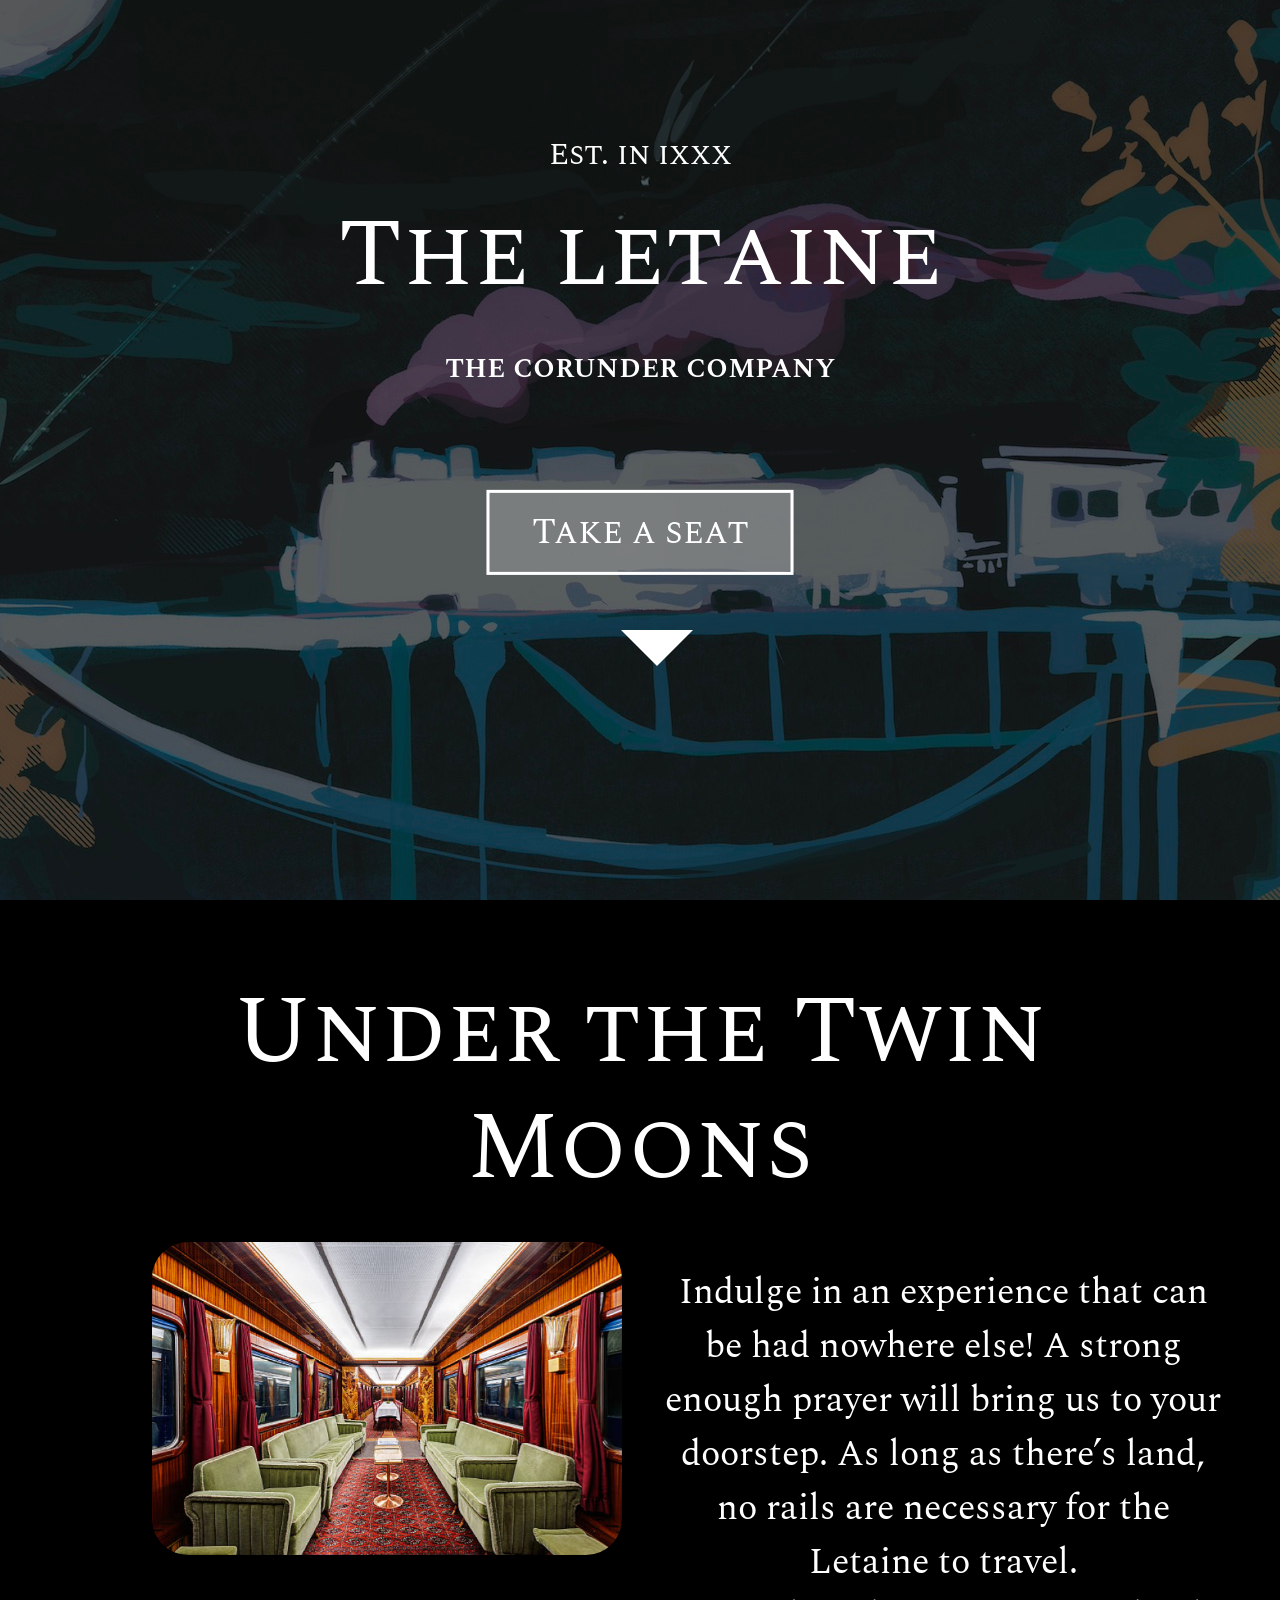
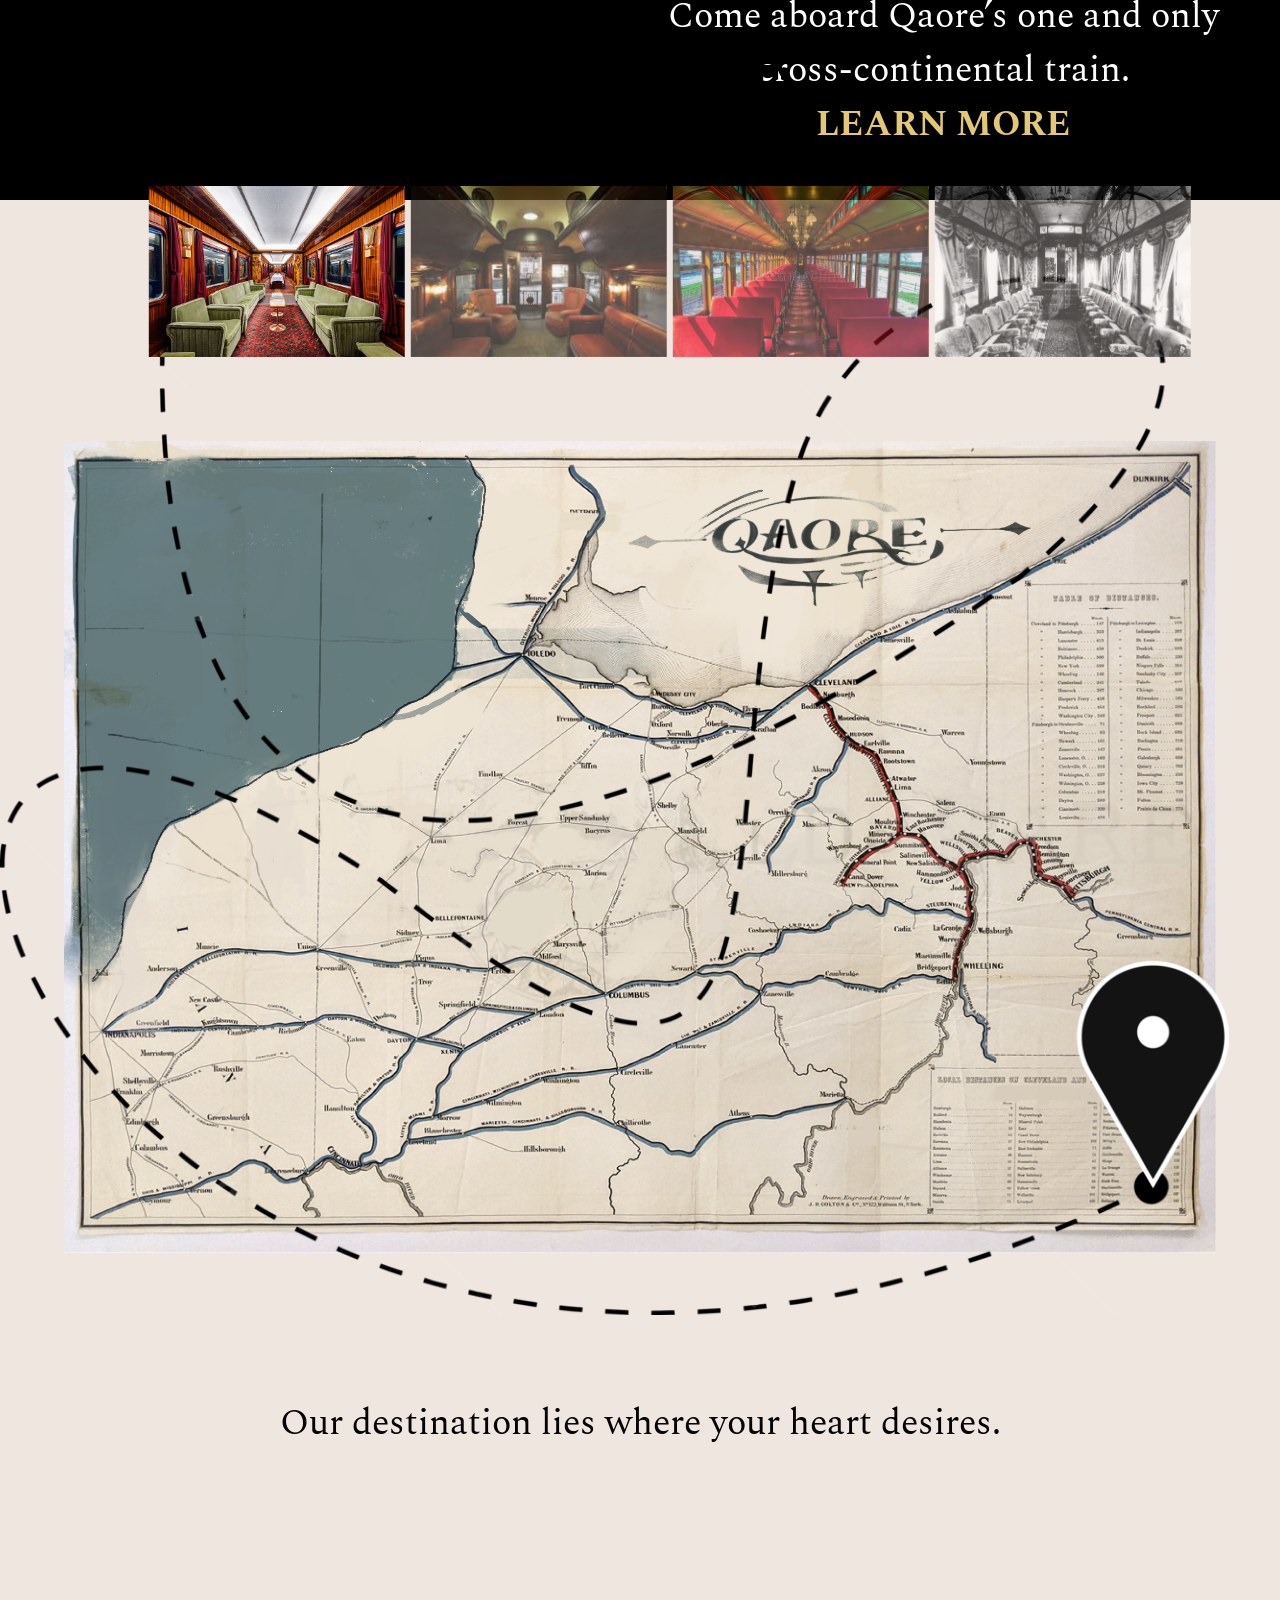
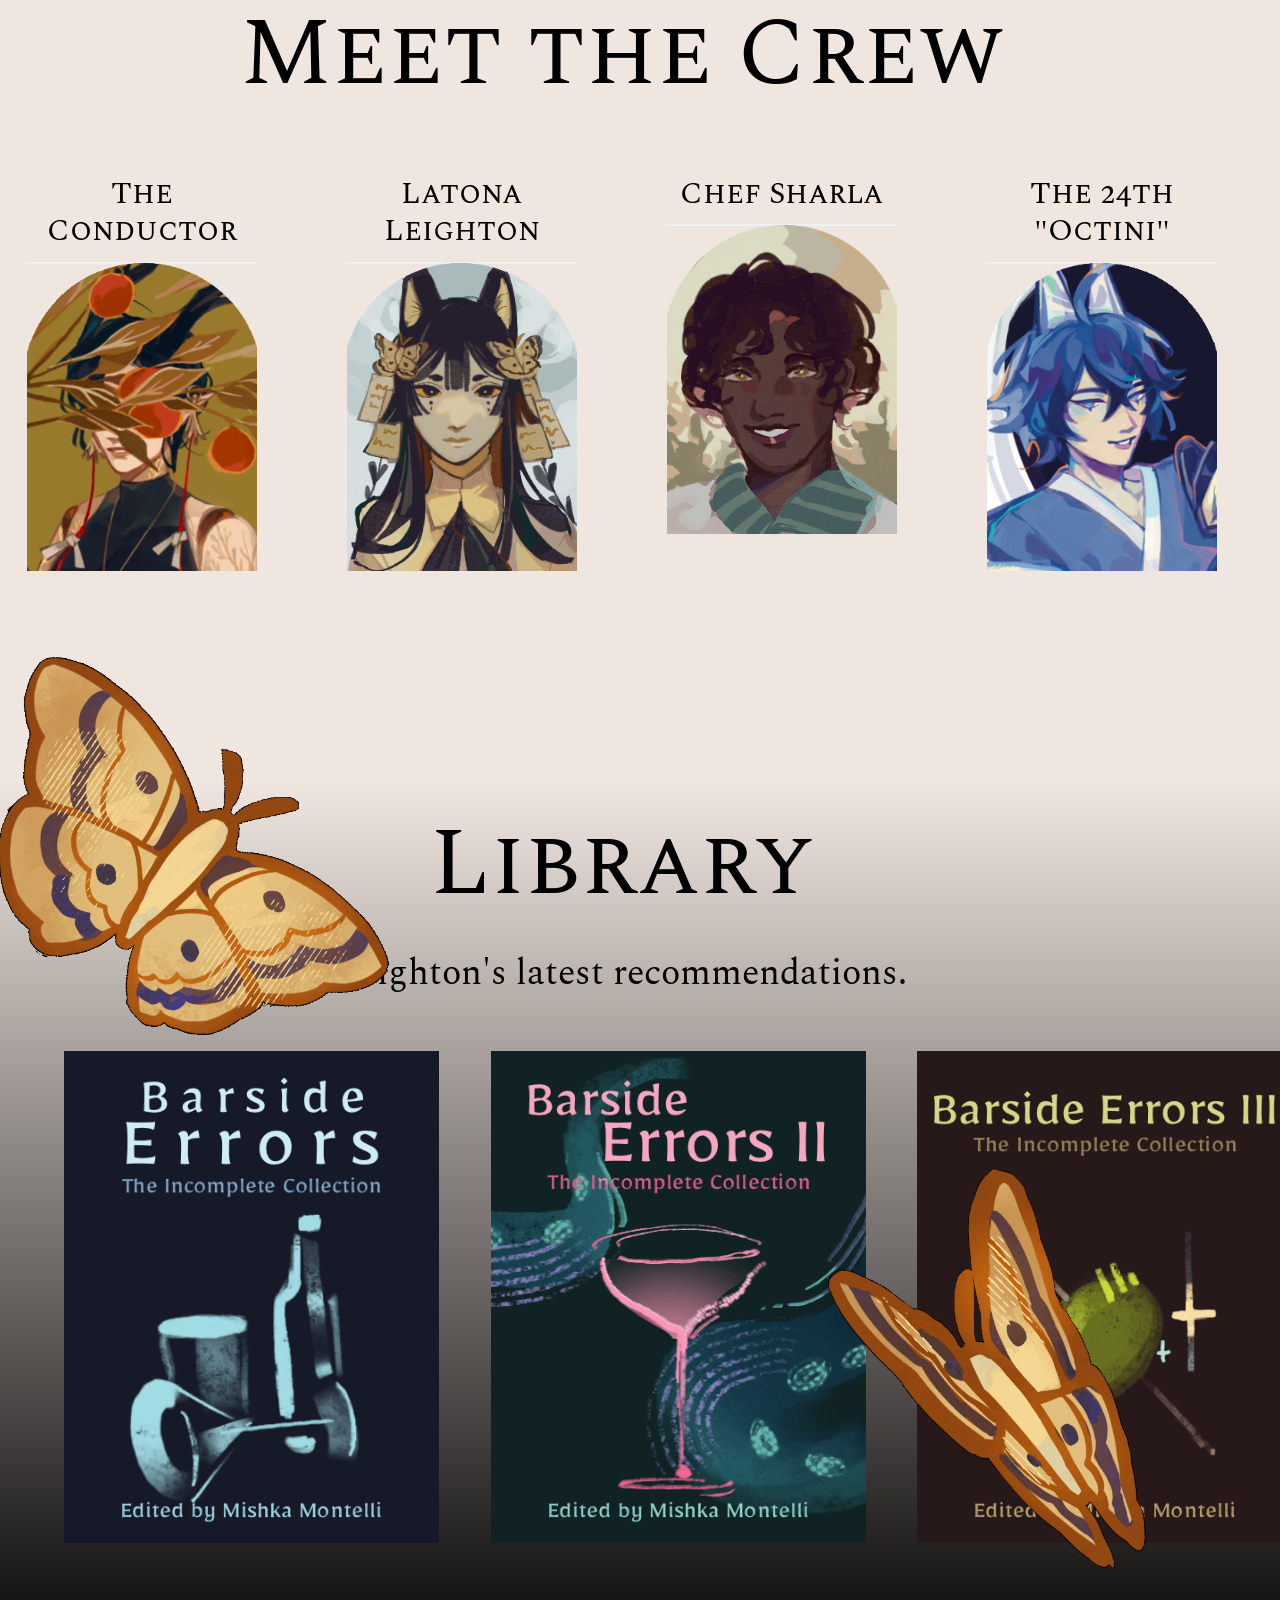
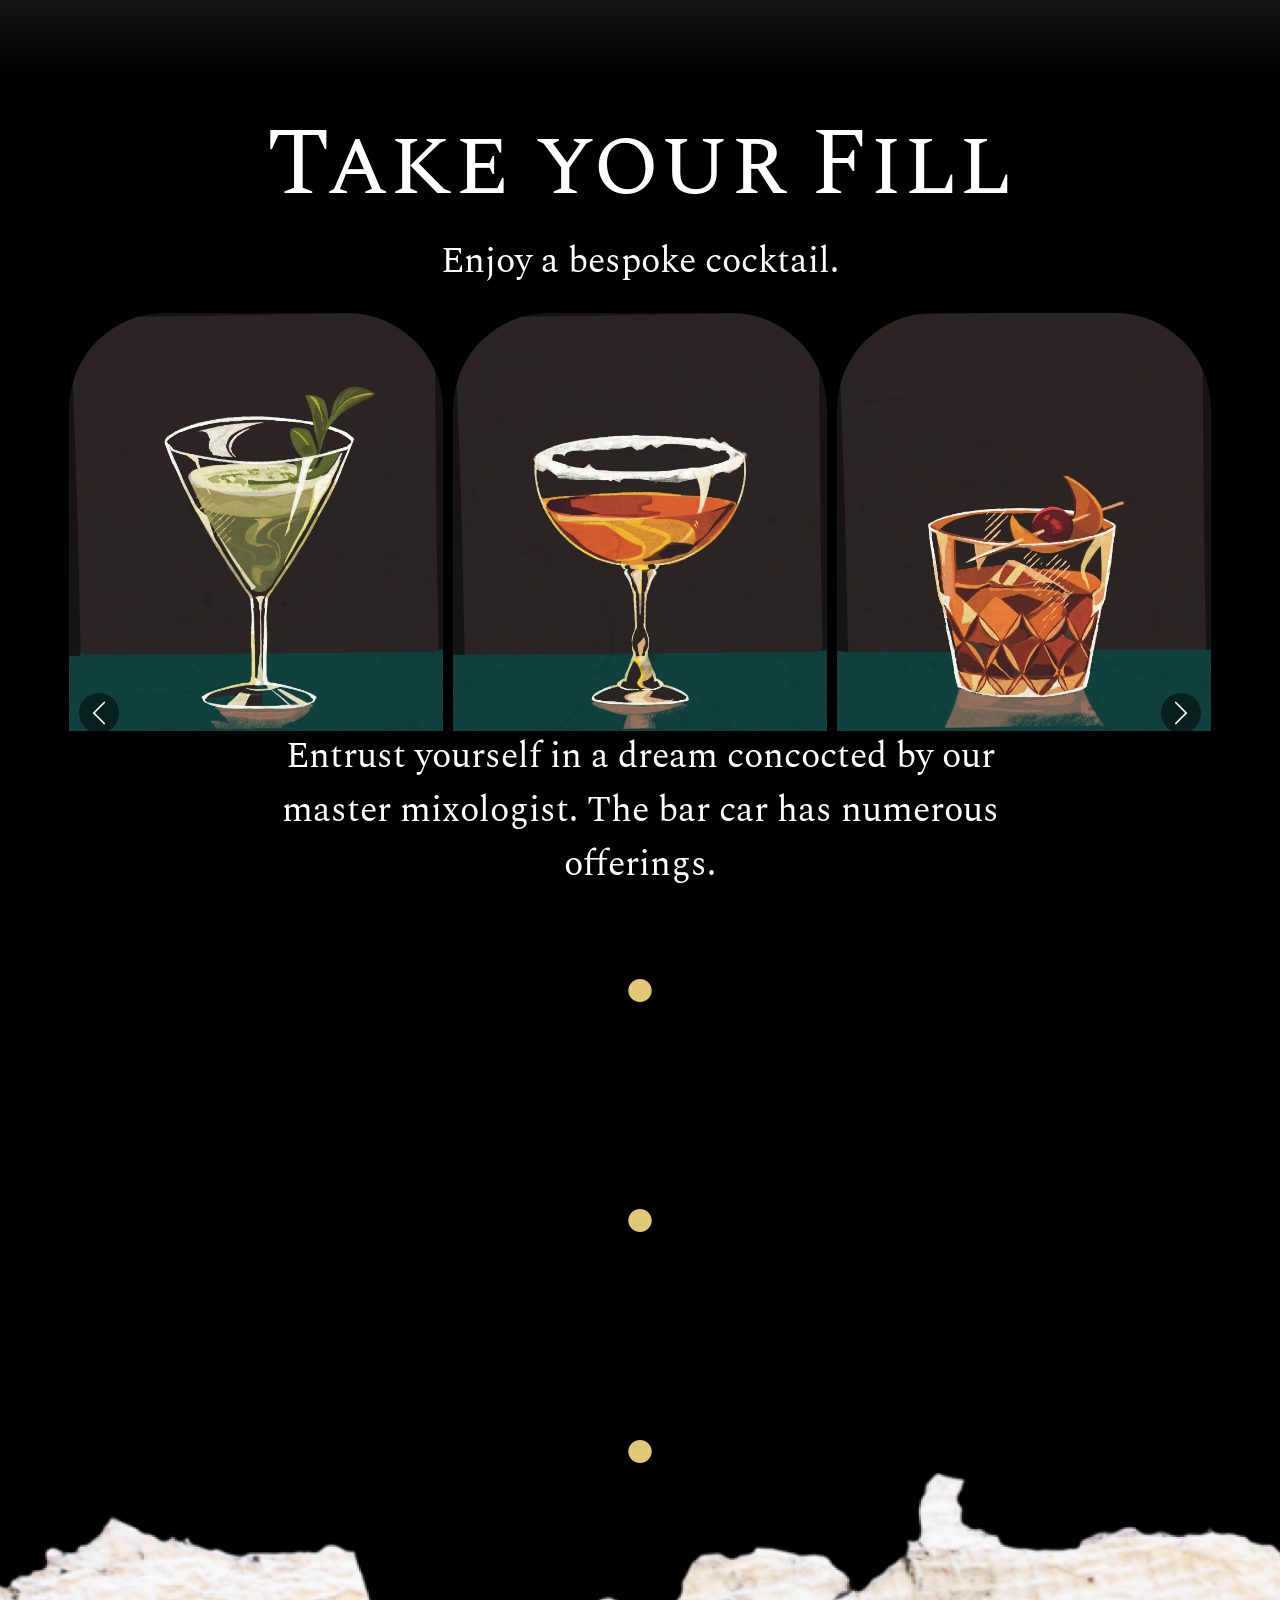
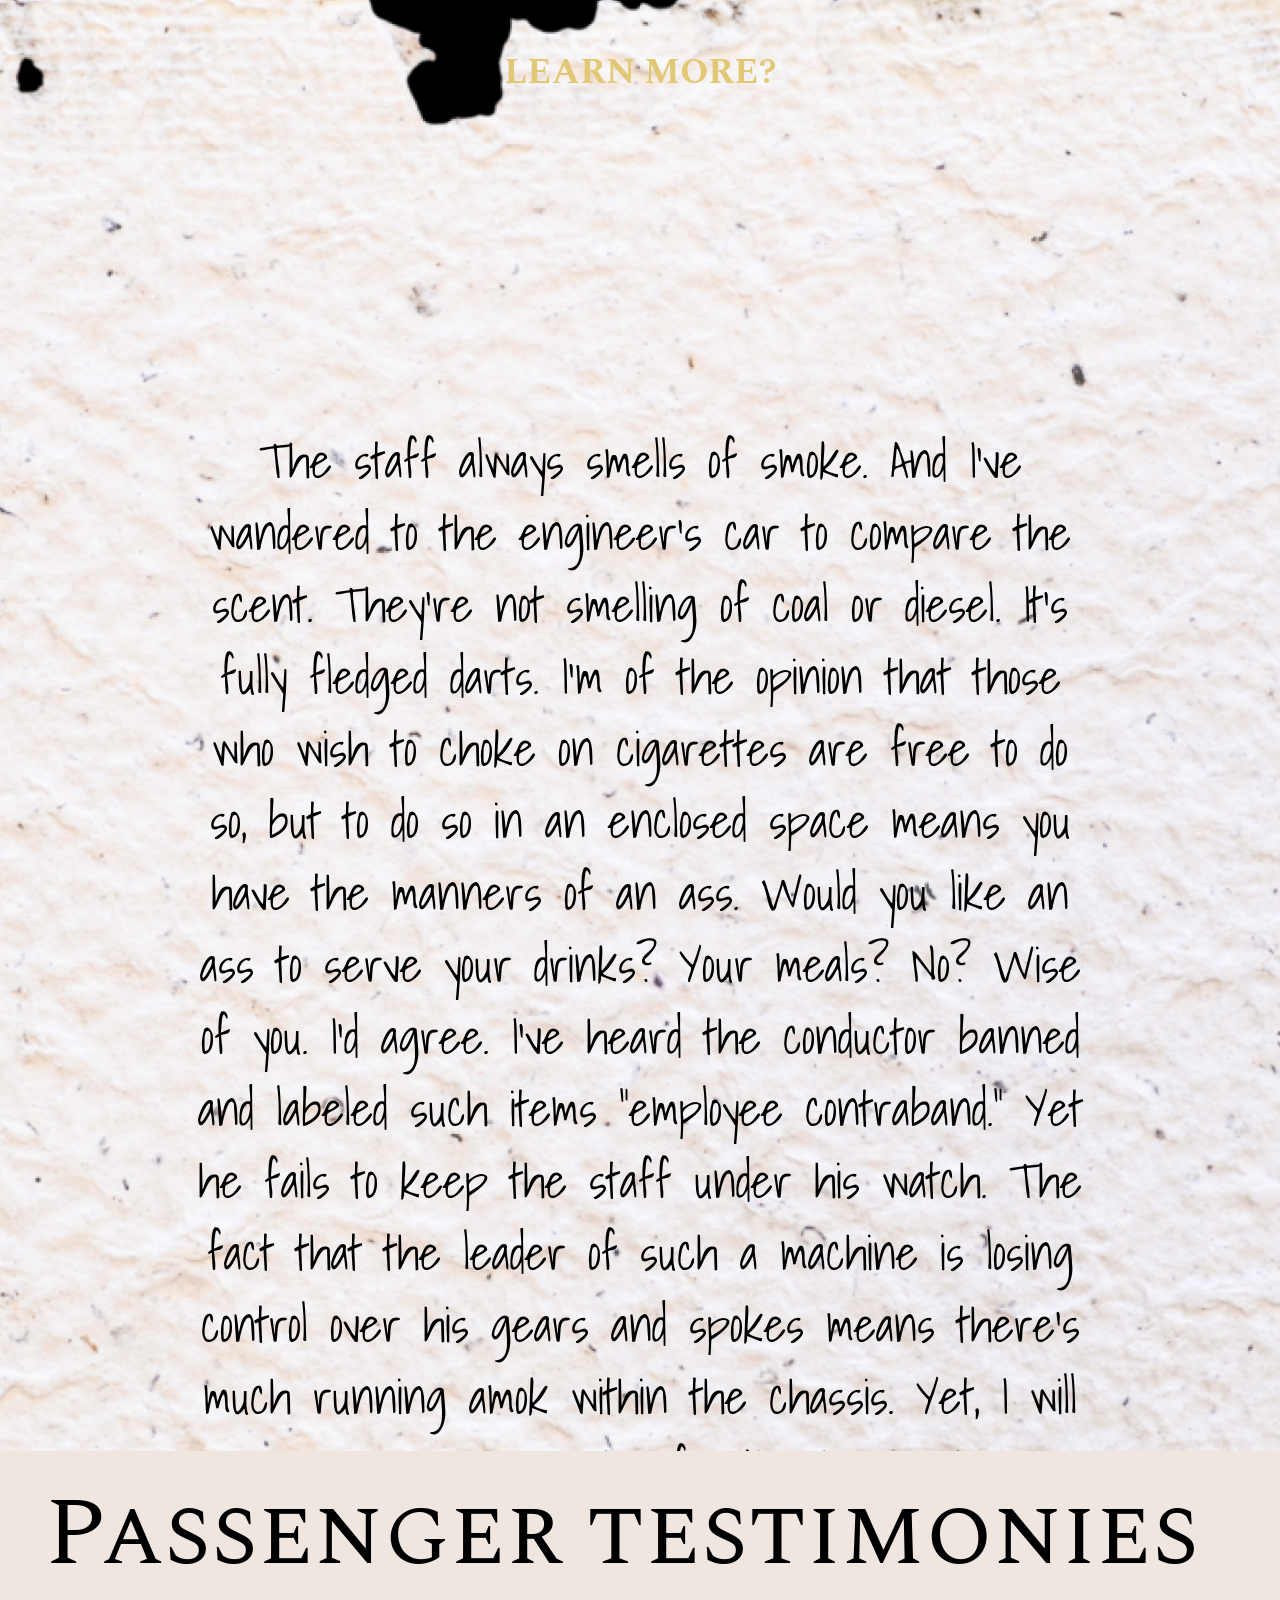
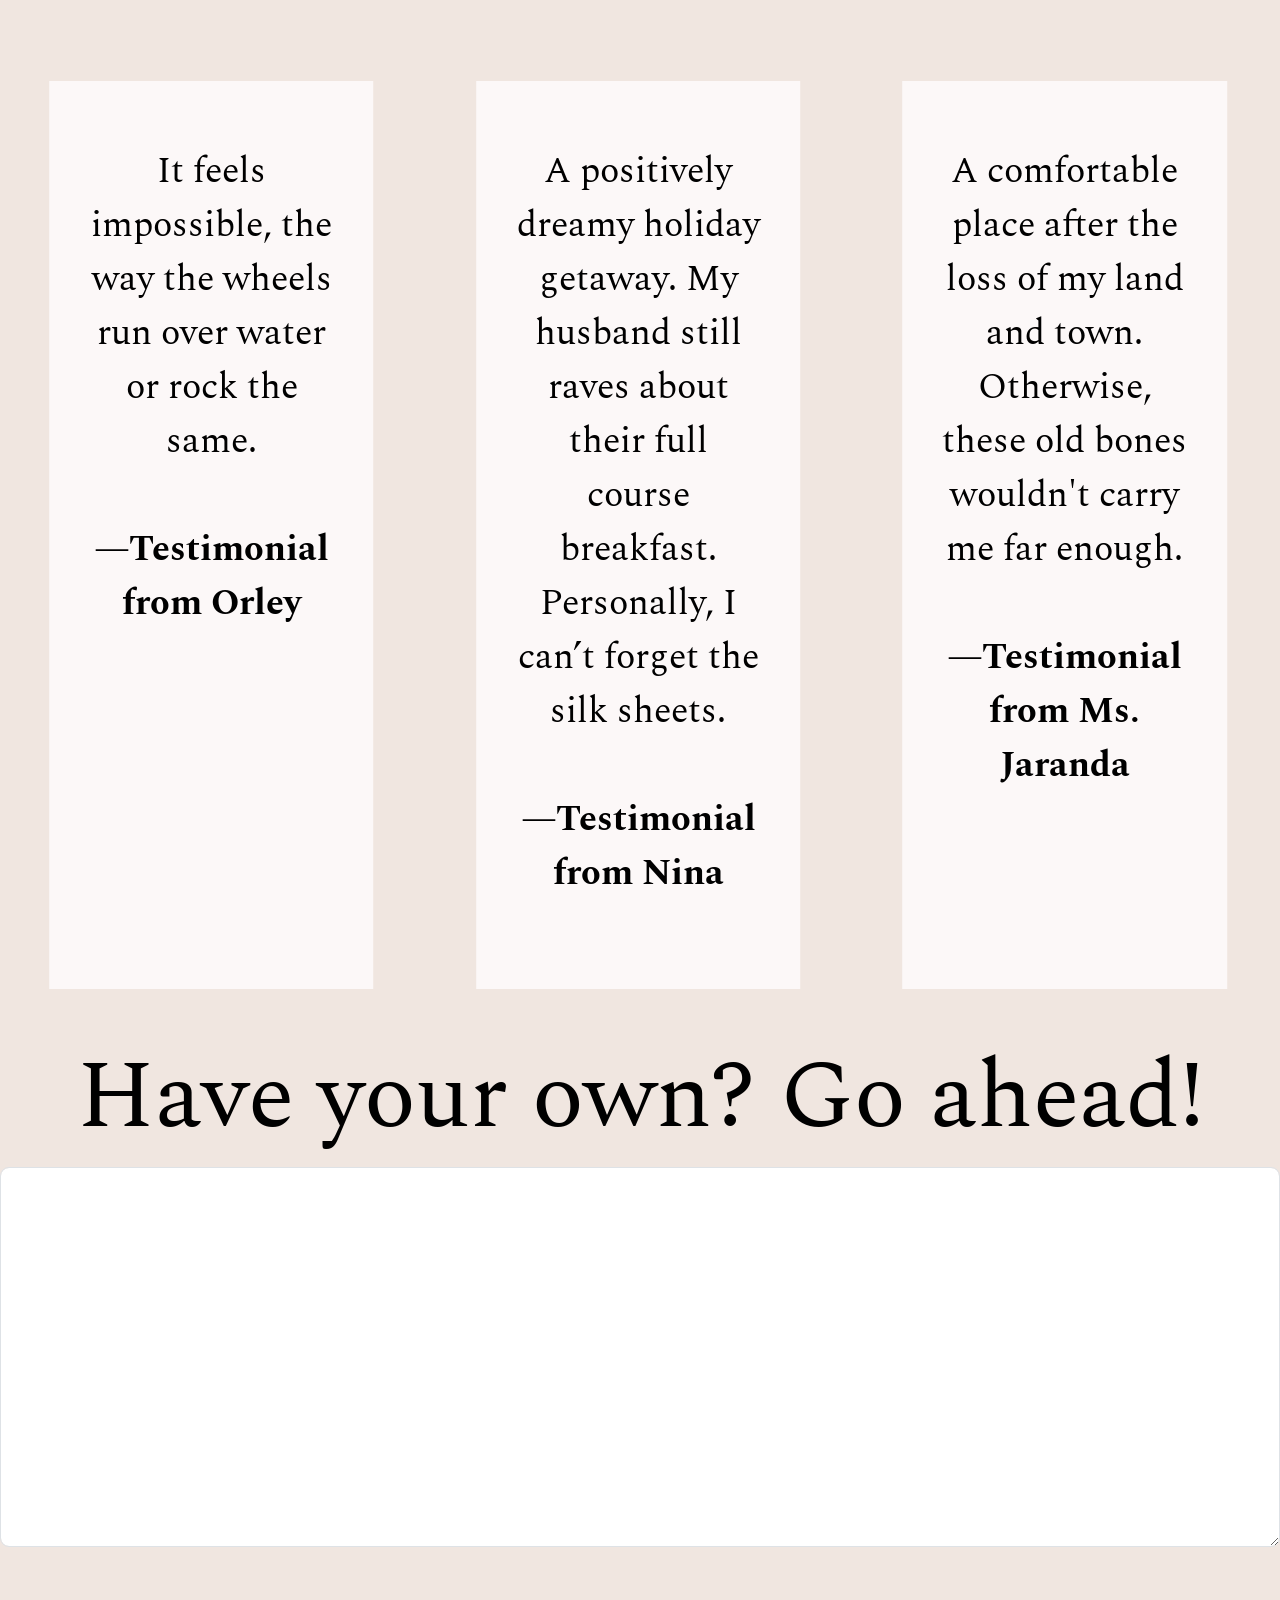
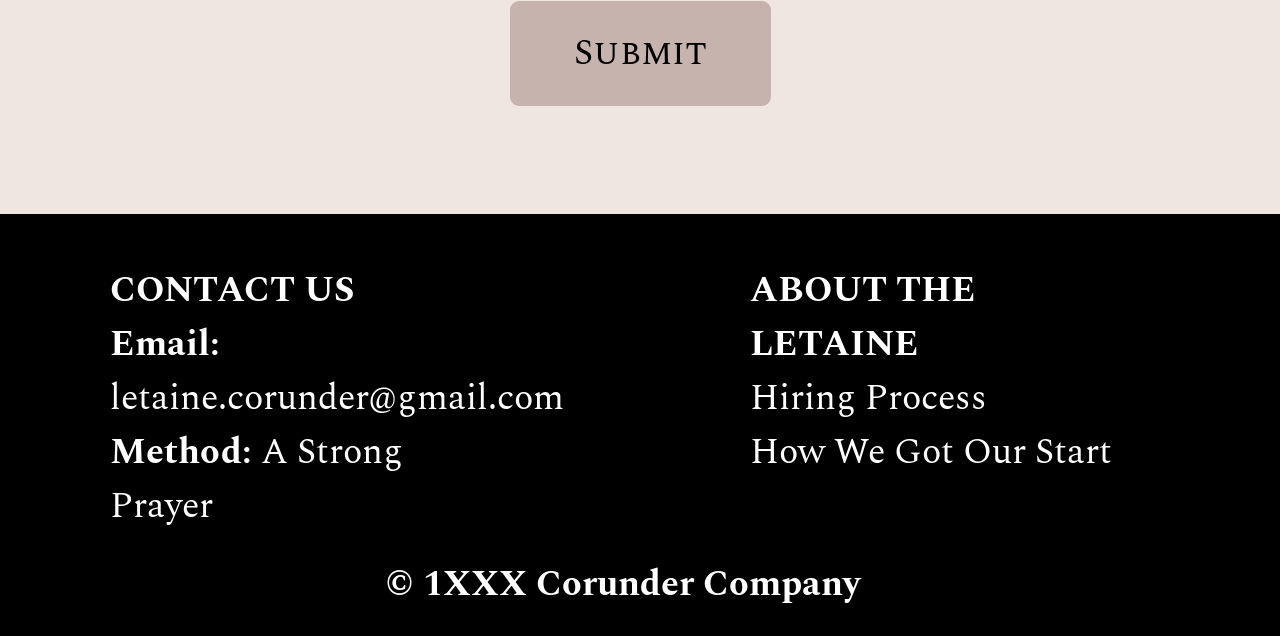
==== commit 988c0663: "fixed misaligned pages" ====
--- a/index.html
+++ b/index.html
@@ -38,8 +38,10 @@
 		<!--spectral SC-->
 		<link 
 			href="https://fonts.googleapis.com/css2?family=Spectral+SC:ital,wght@0,200;0,300;0,400;0,500;0,600;0,700;0,800;1,200;1,300;1,400;1,500;1,600;1,700;1,800&family=Spectral:ital,wght@0,200;0,300;0,400;0,500;0,600;0,700;0,800;1,200;1,300;1,400;1,500;1,600;1,700;1,800&display=swap" rel="stylesheet">	<!-- Bootstrap -->
-	<link href="https://cdn.jsdelivr.net/npm/bootstrap@5.3.8/dist/css/bootstrap.min.css" rel="stylesheet" integrity="sha384-sRIl4kxILFvY47J16cr9ZwB07vP4J8+LH7qKQnuqkuIAvNWLzeN8tE5YBujZqJLB" crossorigin="anonymous">
-	<!-- Icon Library -->
+		<link href="https://cdn.jsdelivr.net/npm/bootstrap@5.3.8/dist/css/bootstrap.min.css" rel="stylesheet" integrity="sha384-sRIl4kxILFvY47J16cr9ZwB07vP4J8+LH7qKQnuqkuIAvNWLzeN8tE5YBujZqJLB" crossorigin="anonymous">
+		<!-- shadows into light -->
+		<link href="https://fonts.googleapis.com/css2?family=Shadows+Into+Light&display=swap" rel="stylesheet">
+		<!-- Icon Library -->
 	<link rel="stylesheet" href="https://cdnjs.cloudflare.com/ajax/libs/font-awesome/4.7.0/css/font-awesome.min.css">
 	<link rel="stylesheet" type="text/css" href="css/style.css" />
 	<!-- Initializing Scripts -->
@@ -210,7 +212,7 @@
 			</div>
 			<!-- Employee 4: Octini-->
 			<div id="employee4" class="textdark">
-				<h2>"Octini"</h2>
+				<h2> The 24th "Octini"</h2>
 				<div class="flip-card">
 					<div class="flip-card-inner">
 					  <div class="flip-card-front" class="employeeicons">
@@ -268,10 +270,11 @@
 <!-- SECTION!!! Library -->
 <section>
 	<div class="textdark" id="library">
-		<div class="row">
-			<h1> Library</h1>
-		</div>
-		<div class="row bookrow">
+		<div class="row w-100">
+				<h1 class="mb-0"> Library</h1>
+				<p class="secret">Leighton's latest recommendations.</p>
+		</div>
+		<div class="row w-100 bookrow" tabindex="0">
 			<div class="bookcover">
 				<a href="barsideerror1.html">
 					<img src="images/barside-errors1.png" alt="barsideErrorCover1">
@@ -288,6 +291,9 @@
 					</a>
 				</div>
 		</div>
+		<div id="moth" tabindex="-1">
+			<img src="images/moth.gif" alt="mothgif" class="w-100">
+		</div>
 	</div>
 </section>
 
@@ -295,55 +301,70 @@
 <section>
 	<div class="parallax" id="takeyourfill">
 		<h1>Take your Fill</h1>
-		<div class="container-flex">
+		<p>Enjoy a bespoke cocktail.</p>
 			<div class="multi-carousel-container" id="multiCarousel">
 			  <div class="multi-carousel-inner" id="carouselInner">
 				<!-- Original items only -->
 				<div class="multi-carousel-item" data-index="0">
 				  <div class="img-container">
-					<img src="images/menu2.png" alt="Image 1">
+					<img src="images/menu1.png" alt="Image 1"  data-toggle="modal" data-target="#drink1Modal">
 				  </div>
 				</div>
 				<div class="multi-carousel-item" data-index="1">
 				  <div class="img-container">
-					<img src="images/menu3.png" alt="Image 2">
+					<img src="images/menu2.png" alt="Image 2" data-toggle="modal" data-target="#drink2Modal">
 				  </div>
 				</div>
 				<div class="multi-carousel-item" data-index="2">
 				  <div class="img-container">
-					<img src="images/menu7.png" alt="Image 3">
+					<img src="images/menu3.png" alt="Image 3" data-toggle="modal" data-target="#drink3Modal">
 				  </div>
 				</div>
 				<div class="multi-carousel-item" data-index="3">
 				  <div class="img-container">
-					<img src="images/menu10.png" alt="Image 4">
+					<img src="images/menu4.png" alt="Image 4" data-toggle="modal" data-target="#drink4Modal">
 				  </div>
 				</div>
 				<div class="multi-carousel-item" data-index="4">
 				  <div class="img-container">
-					<img src="images/menu11.png" alt="Image 5">
-				  </div>
-				</div>
-				<!-- <div class="multi-carousel-item" data-index="5">
-				  <div class="img-container"><span class="item-number">6</span>
-					<img src="https://images.piclumen.com/community/20250326/14/a29c1ea3-d174-47b4-b7b4-9c9e5af80ea8.webp" alt="Image 6">
-				  </div>
+					<img src="images/menu5.png" alt="Image 5" data-toggle="modal" data-target="#drink5Modal">
+				  </div>
+				</div>
+				<div class="multi-carousel-item" data-index="5">
+					<div class="img-container">
+					  <img src="images/menu6.png" alt="Image 6" data-toggle="modal" data-target="#drink6Modal">
+					</div>
 				</div>
 				<div class="multi-carousel-item" data-index="6">
-				  <div class="img-container"><span class="item-number">7</span>
-					<img src="https://images.piclumen.com/community/20250326/11/2871590f-5896-4824-8f27-00ebb20e9bd3.webp" alt="Image 7">
-				  </div>
+					<div class="img-container">
+					  <img src="images/menu7.png" alt="Image 7" data-toggle="modal" data-target="#drink7Modal">
+					</div>
 				</div>
 				<div class="multi-carousel-item" data-index="7">
-				  <div class="img-container"><span class="item-number">8</span>
-					<img src="https://images.piclumen.com/community/20250326/11/a8638ee6-5768-4b9f-87c1-bdebdc78b597.webp" alt="Image 8">
-				  </div>
+					<div class="img-container">
+					  <img src="images/menu8.png" alt="Image 8" data-toggle="modal" data-target="#drink8Modal">
+					</div>
 				</div>
 				<div class="multi-carousel-item" data-index="8">
-				  <div class="img-container"><span class="item-number">9</span>
-					<img src="https://images.piclumen.com/community/20250325/13/a70ce527-4c30-45f2-8fcd-8c80f3b86a7c.webp" alt="Image 9">
-				  </div>
-				</div> -->
+					<div class="img-container">
+					  <img src="images/menu9.png" alt="Image 9" data-toggle="modal" data-target="#drink9Modal">
+					</div>
+				</div>
+				<div class="multi-carousel-item" data-index="9">
+					<div class="img-container">
+					  <img src="images/menu10.png" alt="Image 10" data-toggle="modal" data-target="#drink10Modal">
+					</div>
+				</div>
+				<div class="multi-carousel-item" data-index="10">
+					<div class="img-container">
+					  <img src="images/menu11.png" alt="Image 11" data-toggle="modal" data-target="#drink11Modal">
+					</div>
+				</div>
+				<div class="multi-carousel-item" data-index="11">
+					<div class="img-container">
+					  <img src="images/menu12.png" alt="Image 12" data-toggle="modal" data-target="#drink12Modal">
+					</div>
+				</div>
 			  </div>
 		  
 			  <button class="multi-carousel-control-prev" id="prevBtn">
@@ -353,38 +374,109 @@
 				<span class="carousel-control-next-icon" aria-hidden="true"></span>
 			  </button>
 			</div>
+			<div id="barmore" class="w-100">
+				<p>Entrust yourself in a dream concocted by our master mixologist. The bar car has numerous offerings.</p>
+				<h1 id="ellipses">
+				.<br>
+				.<br>
+				.
+				</h1>
+				<a href="baranecdotes.html" class="textlink">LEARN MORE?</a></p>
+			</div>
+			<div id="invis" class="w-100">
+				
+			</div>
+			<!-- A wide list of indiv. drink modals -->
+	<!-- <div class="modal fade" id="drink1Modal" tabindex="-1" role="dialog" aria-labelledby="drink1Modal" aria-hidden="true">
+		<div class="modal-dialog modal-dialog-centered" role="document">
+		  <div class="modal-content">
+			<div class="modal-header">
+			  <h5 class="modal-title" id="exampleModalLongTitle">Matcha Pisco</h5>
+			  <button type="button" class="close" data-dismiss="modal" aria-label="Close">
+				<span aria-hidden="true">&times;</span>
+			  </button>
+			</div>
+			<div class="modal-body">
+			  ...
+			</div>
+			<div class="modal-footer">
+			  <button type="button" class="btn btn-secondary" data-dismiss="modal">Close</button>
+			  <button type="button" class="btn btn-primary">Save changes</button>
+			</div>
 		  </div>
+		</div>
+	  </div>
+	</div> -->
+	
+
+<!-- SECTION!!! Inspector's Note -->
+	<div id="inspector">
+		<div id="notebg">
+		<img src="images/notebg.png" alt="notebg" class="w-100">
+		</div>
+		<div id="inspectornote" class="textdark">
+			<p>The staff always smells of smoke. And I’ve wandered to the engineer’s car to compare the scent. They’re not smelling of coal or diesel. It’s fully fledged darts. I’m of the opinion that those who wish to choke on cigarettes are free to do so, but to do so in an enclosed space means you have the manners of an ass. Would you like an ass to serve your drinks? Your meals? No? Wise of you. I’d agree.
+				I’ve heard the conductor banned and labeled such items “employee contraband.” Yet he fails to keep the staff under his watch. The fact that the leader of such a machine is losing control over his gears and spokes means there’s much running amok within the chassis.
+				Yet, I will reserve some praise for the impressive machinations of the engine. It runs smoothly, with barely any dark smoke visible from the circular panel of glass I’d viewed it through. This is just my second day aboard the Letaine. There is plenty to uncover. Follow my soon-to-be lengthy review to learn of the operations of this cross-continental train.
+			</p>
+		</div>
 	</div>
 </section>
 
-<!-- SECTION!!! Inspector's Note -->
-<section>
-	<img src="" alt="">
+<!-- SECTION!!! Passenger Testimonies -->
+<section>
+	<div id="testimonies" class="textdark">
+		<div class="row w-100">
+			<h1>Passenger testimonies</h1>
+		</div>
+		<div class="row w-100">
+			<div class="passengertest">
+				<p>It feels impossible, the way the wheels run over water or rock the same.
+					<br><br><strong>—Testimonial from Orley</strong></p>
+			</div>
+			<div class="passengertest">
+				<p>A positively dreamy holiday getaway. My husband still raves about their full course breakfast. Personally, I can’t forget the silk sheets.
+					<br><br><strong>—Testimonial from Nina</strong></p>
+			</div>
+			<div class="passengertest">
+				<p>A comfortable place after the loss of my land and town. Otherwise, these old bones wouldn't carry me far enough.
+					<br><br><strong>—Testimonial from Ms. Jaranda</strong></p>
+			</div>
+		</div>
+		<div class="w-100">
+			<h4>Have your own? Go ahead!</h4>
+			<div class="w-100">
+				<div class="form-group">				
+				<textarea class="form-control" id="reviewTextArea" rows="10"></textarea>
+				<br>
+				<button type="submit" class="btn btn-primary">Submit</button>
+			  	</div>
+			</div>
+		</div>
+			<br>
+			<br>
+	</div>
 </section>
 
-<!-- SECTION!!! Passenger Testimonies -->
-<section>
-
-</section>
-	<div id="footer" class="col-12 text-center">
-		<div id="footertop" class="row">
+	<div id="footer" class="text-center">
+		<div id="footertop" class="row w-100">
 			<div id="footerleft" class="col-md-6">
-				<p class="w-100">
+				<p class="w-100 mt-3">
 					<strong>CONTACT US</strong><br>
 					<strong>Email:</strong> <a href="mailto:letaine.corunder@gmail.com" class="stealth">letaine.corunder@gmail.com</a><br>
 					<strong>Method:</strong> A Strong Prayer
 				</p>
 			</div>
 			<div id="footerright" class="col-md-6">
-				<p class="w-100">
+				<p class="w-100 mt-3">
 					<strong>ABOUT THE LETAINE</strong><br>
 					Hiring Process<br>
-					<a href="about.html" class="stealth">We Got Our Start</a>
+					<a href="about.html" class="stealth">How We Got Our Start</a>
 				</p>
 			</div>
 		</div>
-		<div id="footerbottom" class="row">
-			<div class="col-12">
+		<div id="footerbottom" class="row w-100">
+			<div class="col-12 mt-3 mb-3">
 				<strong>© 1XXX Corunder Company</strong>
 			</div>
 		</div>
--- a/css/style.css
+++ b/css/style.css
@@ -22,7 +22,7 @@
     color: #d5a73c;
 }
 body{
-   background-color: #F0E6E0; 
+   background-color: #F0E6E0;
    width: 100%;
    height: 100%;
    margin: 0%;
@@ -53,6 +53,12 @@
     font-size: 2rem;
     padding-bottom: 2%;
 }
+h4 {
+    font-family: "Spectral", serif;
+    font-weight: 400;
+    font-style: normal;
+    font-size: 4rem;
+}
 html {
     scroll-behavior: smooth;
     height: 100%;
@@ -87,46 +93,6 @@
 */
 /*--------------------- Classes ---------------------*/
 
-/*.av {
-    max-width: 100%;
-    overflow: hidden;
-}
-.button {
-    background-color: #85cfd8;
-    color:#0e0d46;
-    font-size: 1.5rem;
-    text-align: center;
-    float: left;    
-    margin: 3%;
-    width: 30%;
-    border-radius: 4px;
-    padding: 1%;
-}
-.buttonfiller{
-    font-size: 1.5rem;
-    border-radius: 4px;
-    padding: 1%; 
-    margin: 3%;
-    width: 26%;
-    float: left;
-    visibility: hidden;
-}
-.buttonfiller2{
-    font-size: 1.5rem;
-    border-radius: 4px;
-    padding: 1%; 
-    margin: 3%;
-    width: 26%;
-    float: left;
-    visibility: hidden;
-}
-.city {
-    float: left;
-    width: 40%;
-    padding-top: 6%;
-    margin-left: 10%;
-}
-*/
 /* .colortext {
     font-family: "Barlow Condensed", sans-serif;
     font-weight: 400;
@@ -184,6 +150,7 @@
     padding-right: 7%;
     color: #FFFFFF;
     border-style: solid;
+    
     border-color: #FFFFFF;
 }
 .buttondark {
@@ -197,6 +164,46 @@
     padding-right: 7%;
     color: #4D2020;
 }
+.btn-primary {
+    background-color: rgba(77, 32, 32, .26);
+    font-family: "Spectral SC", serif;
+    font-weight: 400;
+    font-style: normal;
+    font-size: 1.5rem;
+    padding: 2%;
+    padding-left: 5%;
+    padding-right: 5%;
+    color: #4D2020;
+    --bs-btn-bg: rgba(77, 32, 32, .7);
+    --bs-btn-border-color: none;
+    --bs-btn-hover-bg: rgba(77, 32, 32, .7);
+    --bs-btn-hover-border-color: none;
+    --bs-btn-active-bg: rgba(77, 32, 32, .7);
+    --bs-btn-active-border-color: rgba(77, 32, 32, .7);
+    --bs-btn-active-shadow: inset 0 3px 5px rgba(0, 0, 0, 0.125);
+    --bs-btn-disabled-bg: rgba(77, 32, 32, .7);
+    --bs-btn-disabled-border-color:rgba(77, 32, 32, .7);
+}
+.btn-secondary {
+    --bs-btn-bg: none;
+    --bs-btn-border-color: none;
+    --bs-btn-hover-color: none;
+    --bs-btn-hover-bg: none;
+    --bs-btn-hover-border-color: none;
+    --bs-btn-focus-shadow-rgb: 130, 138, 145;
+    --bs-btn-active-color: none;
+    --bs-btn-active-bg: #565e64;
+    --bs-btn-active-border-color: none;
+    --bs-btn-active-shadow: none;
+    --bs-btn-disabled-color: #fff;
+    --bs-btn-disabled-bg: #6c757d;
+    --bs-btn-disabled-border-color: #6c757d;
+    font-family: "Spectral", serif;
+    font-weight: 400;
+    font-style: normal;
+    font-size: 1.5rem;
+    padding: 0%;
+}
 .buttondarkselect {
     margin: 1%;
     background-color: #90716F;
@@ -226,6 +233,12 @@
   .carousel-inner {
     border-radius: 1.5rem;
   }
+.comicpage {
+    margin-bottom: 5%;
+    margin-left: 10%;
+    margin-right: 10%;
+    width: 80%;
+}
 .textdark * {
     color: black;
 }
@@ -239,10 +252,8 @@
 }
 /* The flip card container - set the width and height to whatever you want. We have added the border property to demonstrate that the flip itself goes out of the box on hover (remove perspective if you don't want the 3D effect */
 .flip-card {
-    display: block;
     background-color: transparent;
     border: 1px solid #f1f1f1;
-    perspective: 1000px; /* Remove this if you don't want the 3D effect */
   }
   /* This container is needed to position the front and back side */
   .flip-card-inner {
@@ -269,19 +280,17 @@
   
   /* Style the front side (fallback if image is missing) */
   .flip-card-front {
-    background-color:transparent;;
+    background-color:transparent;
     color: black;
   }
   
   /* Style the back side */
   .flip-card-back {
     background-color: black;
-    width: 100%;
-    height: 100%;
     color: white;
     border-top-left-radius: 100px;
     border-top-right-radius: 100px;
-    padding: 2.8%;
+    padding: 1%;
     transform: rotateY(180deg);
   }
 .h2 {
@@ -314,6 +323,15 @@
     background-repeat: no-repeat;
     background-size: 90%;
     background-position: center;
+}
+.passengertest {
+    margin: 4%;
+    padding: 3%;
+    padding-top: 5%;
+    padding-bottom: 5%;
+    width: 25.333%;
+    transform: translateX(5%);
+    background-color: #FCF8F8;
 }
 .pulse {
     position: absolute;
@@ -330,6 +348,15 @@
     transform: scale(1);
     animation: pulse 2s infinite;
 }
+.story p {
+    text-align: left;
+    text-indent: 2rem;
+}
+.italics {
+    margin-bottom: 2%;
+    margin-top: 2%;
+    font-style: italic;
+}
 
 @keyframes pulse {
     0% {
@@ -362,71 +389,25 @@
     left: 0;
     width: 96%;
 }
-/*.location:nth-child(3) {
-    color: #fb9f82;
-}
-.ticket:hover {
-    background-color: #4c4c60;
-}
-.tourdescrip {
-    width: 100%;
-    float: left;
-}
-iframe {
-    width: 100%;
-    margin-top: 1%;
-    margin-bottom: 3%;
-    min-height: 400px;
-    max-height: 800px;
-}
-iframe.video {
-    width: 100%;
-    height: 515px;
-}
-*/
 
 /*--------------------- IDs ---------------------*/
-/* #about {
-    width: 80%;
-    margin: 10%;
-    margin-top: 15%;
-    margin-bottom: 15%;
-}
-#about img {
-    width: 40%;
-    margin: 0%;
-    padding: 1%;
-    float:left;
-}
-#abouttext {
-    font-size: 1.5rem;
-    width: 60%;
-    margin: 0%;
-    padding: 1%;
-    float: left;
-}
-#about h2 {
-    margin: 1%;
-}
-#album {
-    width: 100%;
-    margin: 1% 0% 1% 0%;
-    padding: 0%;
-    float:inherit;
-}
-
-#album h2 {
-    width: 100%;
-    margin: 2%;
-    float: left;
-    text-align: center;
-}*/
-
 #amenities {
     margin-top: 2%;
 }
+#barsideerror1, #barsideerror2, #barsideerror3 {
+    background-color: #000000;
+    font-size: 1rem;
+    padding: 2%;
+}
+#barsideerror1:hover img, #barsideerror2:hover img, #barsideerror3:hover img {
+    transform: translateZ(0) scale(1.02);
+}
+#bookingselect {
+    display: flex;
+}
 #bookingsheader {
     background-color: #FFFCF9;
+    padding: 2%;
 }
 #employee1, #employee2, #employee3, #employee4{
     display: block;
@@ -436,20 +417,26 @@
     height: 100%;
     margin: 2%;
 }
- #employee5, #employee6 {
+#employee5, #employee6 {
     display: none;
 }
 #footer {
+    position: relative;
+    transform: translateY(130vh);
     width: 100%;
     background-color: black;
+    z-index: 10;    
 }
 #footerleft, #footerright {
     margin: 0%;
     padding: 0%;
+    
  }
 #footerleft p, #footerright p {
    margin: 0%;
-   padding: 0%;
+   padding-left: 20%;
+   padding-right: 20%;
+   text-align: left;
 }
 #footertop { 
     padding-top: 2%;
@@ -476,12 +463,69 @@
 }
 #library {
     height: 100vh;
+    position: relative;
+    left: 0; 
+    top: 0;
+    background-image: linear-gradient(#F0E6E0, #000000);
 }
 #meetthecrew {
     color: black;
     width: 100%;
     margin-right: 0%;
-    height: 100vh;
+    height: 90vh;
+    background-color: linear-gradient(to bottom #F0E6E0, #0b0a1c)
+}
+#inspector {
+    height: 200vh;
+    position: relative;
+    left: 0; 
+    top: 0;
+    background-color: #000000;
+    z-index: 0;
+}
+#inspectornote p {
+    position: absolute;
+    padding: 15%;
+    top: -10%;
+    width: 100%;
+    z-index: 10;
+    font-family: "Shadows Into Light", cursive;
+    font-weight: 400;
+    font-style: normal;
+    font-size: 2rem;
+}
+#moth {
+    position: absolute;
+    left: 0;
+    top: 0;
+    transform: translateY(-20%);
+    width: 100%;
+    z-index: 10;
+    pointer-events: none;
+}
+#notebg {
+    position: absolute;
+    top: 0;
+    left: 0;
+    transform: translateY(-60vh);
+    height: 100%;
+    overflow: hidden;
+    z-index: 2;
+}
+#onewaybutton {
+    width: 30%; 
+    margin-left: 2%; 
+    margin-right: 1%;
+}
+#roundtripbutton {
+    width: 30%; 
+    margin-left: 1%;
+    margin-right: 36%;
+}
+#nameTextInput {
+    margin-left: 2%;
+    width: 62%;
+    margin-right: 36%;
 }
 #publicationstext h1 {
     padding-bottom: 0%;
@@ -489,90 +533,46 @@
 #publiccaption {
     margin-bottom: 6%;
 }
-
-/*
-#footer img {
-    float: left;
-    width:18%;
-    margin: 1%;
-    margin-left: 16%;
-    display: block;
-}
-#footerright {
-    width:40%;
-    margin:1%;
-    margin-right:14%;
-    float: left;
-    clear:none;
-}
-#footerright p {
-    font-weight: 600;
-    color: #0e0d46;
-}
-#logo {
-    float:left;
-    width:17%;
-    margin-left: 2%;
-    margin-right: 2%;
-    padding: 0%;
-}
-#logo img {
-    max-height: 150px;
-}
-#merch h2 {
-    text-align: center;
-}
-#name {
-    height: 80px;
-    float:left;
-    width: 77%;
-    margin: 1%;
-    padding: 0%;
-    text-align: left;
-}
-#nav {
-    height: 50px;
-    font-size: 1.2rem;
-    width: 73%;
-    float:left;
-    margin: 1%;
-    padding: 0%;
-}
-#reviews {
-    width: 48%;
-    margin: 1% 0% 1% 0%;
-    padding: 3%;
-    float: left;
-}
-#reviews h2 {
-    text-align: center;
-}
-#rks_logo {
-    display: block;
-    margin-left:auto;
-    margin-right: auto;
-}
-#touring {
-    width: 75%;
-    margin: 0%;
-    padding: 3%;
-    float: left;
-}
-#updates {
-    width: 48%;
-    margin: 1% 0% 1% 0%;
-    padding: 3%;
-    float: left;
-}
-#updates h2 {
-    text-align: center;
-}
-*/
 #routecaption {
-    transform: translate(0%, -4rem);
+    transform: translateY(-4rem);
 }
 #takeyourfill {
     background-color: black;
+    position: relative;
+    top: 0;
+    left: 0;
+    height: 200vh;
+}
+#barmore {
+    position: absolute;
+    z-index: 12;
+    transform: translateY(-40%)
+}
+#barmore p {
+    padding-left: 20%;
+    padding-right: 20%;
+    margin-top: 2%;
+}
+#ellipses {
+    color:#E2C774;
+    font-size: 8rem;
+    transform: translateY(-15%)
+}
+#invis {
+    height: 100vh;
+    visibility: hidden;
+}
+#takeyourfill h1 {
+    margin-bottom: -1%;
+}
+#testimonies {
+    position: relative;
+    transform: translateY(130vh);
+    background-color: #F0E6E0;
+    z-index: 1;
+}
+#testimonies.form-group {
+    margin-left: 10%;
 }
 #twinmoons {
     background-color: black;
@@ -580,11 +580,12 @@
     margin: 0%;
     padding: 4%;
 }
+
 
 .multi-carousel-container {
     cursor: grab;
     margin: 0 auto;
-    max-width: 100%;
+    max-width: 80%;
     overflow: hidden;
     position: relative;
   }
@@ -600,7 +601,7 @@
   .multi-carousel-container {
     cursor: grab;
     margin: 0 auto;
-    max-width: 100%;
+    max-width: 90%;
     overflow: hidden;
     position: relative;
   }
@@ -626,6 +627,11 @@
     position: relative; /* Essential for item-number positioning */
   }
   
+  .clone{
+    width: 70%;
+    height: 70%;
+  }
+
   /* Control buttons */
   .multi-carousel-control-prev,
   .multi-carousel-control-next {
@@ -653,17 +659,17 @@
   }
   
   .multi-carousel-control-prev {
-    left: 10px;
+    left: 15px;
   }
   
   .multi-carousel-control-next {
-    right: 10px;
+    right: 15px;
   }
   
   /* Image container with dynamic height */
   .img-container {
-    border-radius: 1.5rem;
-    height: var(--carousel-height, 80vh);
+    border-radius: 4rem;
+    height: var(--carousel-height, 100vh);
     overflow: hidden;
     position: relative;
   }
@@ -672,7 +678,7 @@
   .img-container img,
   #carouselInner img {
     height: 100%;
-    object-fit: cover;
+    object-fit: contain;
     object-position: top;
     pointer-events: none;
     user-drag: none;
@@ -729,6 +735,9 @@
     * {
         font-size: 1.5rem;
     }
+    .overlaytext{
+        transform: translate(-50%, -800%);
+    }
     #twinmoons {
         height: 100vh;
     }
@@ -743,11 +752,11 @@
       max-width: 70%;
       margin: 0 auto;
     }
-    h1 {
-        font-size: 2.5rem;
+    h1, h4 {
+        font-size: 2rem;
     }
     h2 {
-       font-size: 1.5rem;
+       font-size: 1.2rem;
     }
     .overlaytext{
         transform: translate(-50%, -700%);
@@ -772,9 +781,15 @@
         padding: 0%;
         float: left;
     }
+    #twinmoons {
+        height: 60vh;
+    }
 }
 
 @media screen and (max-width:768px) {
+    h1, h4 {
+        font-size: 2rem;
+    }
     h2 {
         font-size: 1rem;
     }
@@ -784,60 +799,123 @@
     .flip-card {
         max-width: 29.3333%;
     }
+    .flip-card-front img {
+        width: 100%;
+        min-width: 140px;
+    }
+    .img-container {
+        max-height: 50vh;
+        border-top-left-radius: 400px;
+        border-top-right-radius: 400px;
+    }
     .multi-carousel-item, .clone {
         flex: 0 0 100%;
     }
-    #employee1 {
-        width: 29.3333%;
-        margin: 2%, 2%, 2%, 18.6666%;
-    }
-    #employee2 {
-        width: 29.3333%;
-        margin: 2%, 18.6666%, 2%, 2% ;
-    }
-    #employee3, #employee4, #employee5 {
-        width: 29.3333%;
+    #barmore {
+        transform: translateY(0%);
+    }
+    #ellipses {
+        pointer-events: none;
+        font-size: 5rem;
+    }
+    #employee1, #employee2, #employee3, #employee4 {
+        width: 21%;
         margin: 2%;
     }
-    /*#about p {
-        font-size: 1rem;
-    }
-    .image1 {
-        display: none;
-    }
-    .image2 {
-        display: block;
-    }
-    .merchdescrip {
-        width: 44%;
-        margin: 3%;
-    }
-    .merchdescrip p {
+    #footer {
+        transform: translateY(30vh);
+    }
+    #inspectornote p {
+        top: -23%;
+        font-size: 1.2rem;
+    }
+    #testimonies {
+        transform: translateY(30vh);
+    }
+    #footerleft p, #footerright p {
+        margin: 0%;
         text-align: center;
-    }
-    #merch3 {
-        display: none;
-    }
-    #reviews {
-        padding-left: 15%;
-        padding-right: 15%;
-    }
-    #touring {
-        width: 94%;
-        padding: 3%;
-    }*/
+     }
+    #library {
+        height: 60vh;
+    }
+    #meetthecrew {
+        height: 60vh;
+    }
+    #route h1 {
+        transform: translateY(-100%);
+    }
+    #twinmoons {
+        height: 60vh;
+    }
 }
 
 @media screen and (max-width:576px) {
     * {
         font-size: 0.8rem;
     }
+    .carousel-indicators button.thumbnail {
+        display: none;
+    }
+    .flip-card {
+        width: 100%;
+        max-width: 40px;
+        object-fit: contain;
+        margin-left: 10%;
+    }
+    .overlaytext {
+        transform: translate(-50%, -600%);
+    }
+    #employee1, #employee2 {
+        width: 46%;
+        padding: 2%;
+        margin: 1%;
+        max-height: 30vh;
+    }
+    #employee3, #employee4 { 
+        width: 50%;
+        padding: 2%;
+        margin: 0%;
+    }
+    #inspector {
+        height: 100vh;
+    }
+    #inspectornote p {
+        font-size: 1rem;
+        padding: 5%;
+        top: -40%;
+    }
+    #footer {
+        transform: translateY(-20vh);
+    }
+    #testimonies {
+        transform: translateY(-20vh);
+    }
+    #library {
+        height: 50vh;
+        padding-top: 20%;
+    }
+    #meetthecrew p {
+        font-size: 1rem;
+        min-width: 100px;
+        margin-left: 2%;
+    }
+    #meetthecrew {
+        height: 70vh;
+    }
+    #moth {
+        transform: translateY(0%);
+    }
+    #notebg {
+        transform: translateY(-50vh);
+    }
+    #twinmoons {
+        height: 50%;
+    }
     #twinmoonsblurb {
         display: block;
     }
-    .carousel-indicators button.thumbnail {
-        display: none;
-    }
+    
     /*#about h2 {
         text-align: center;
     }
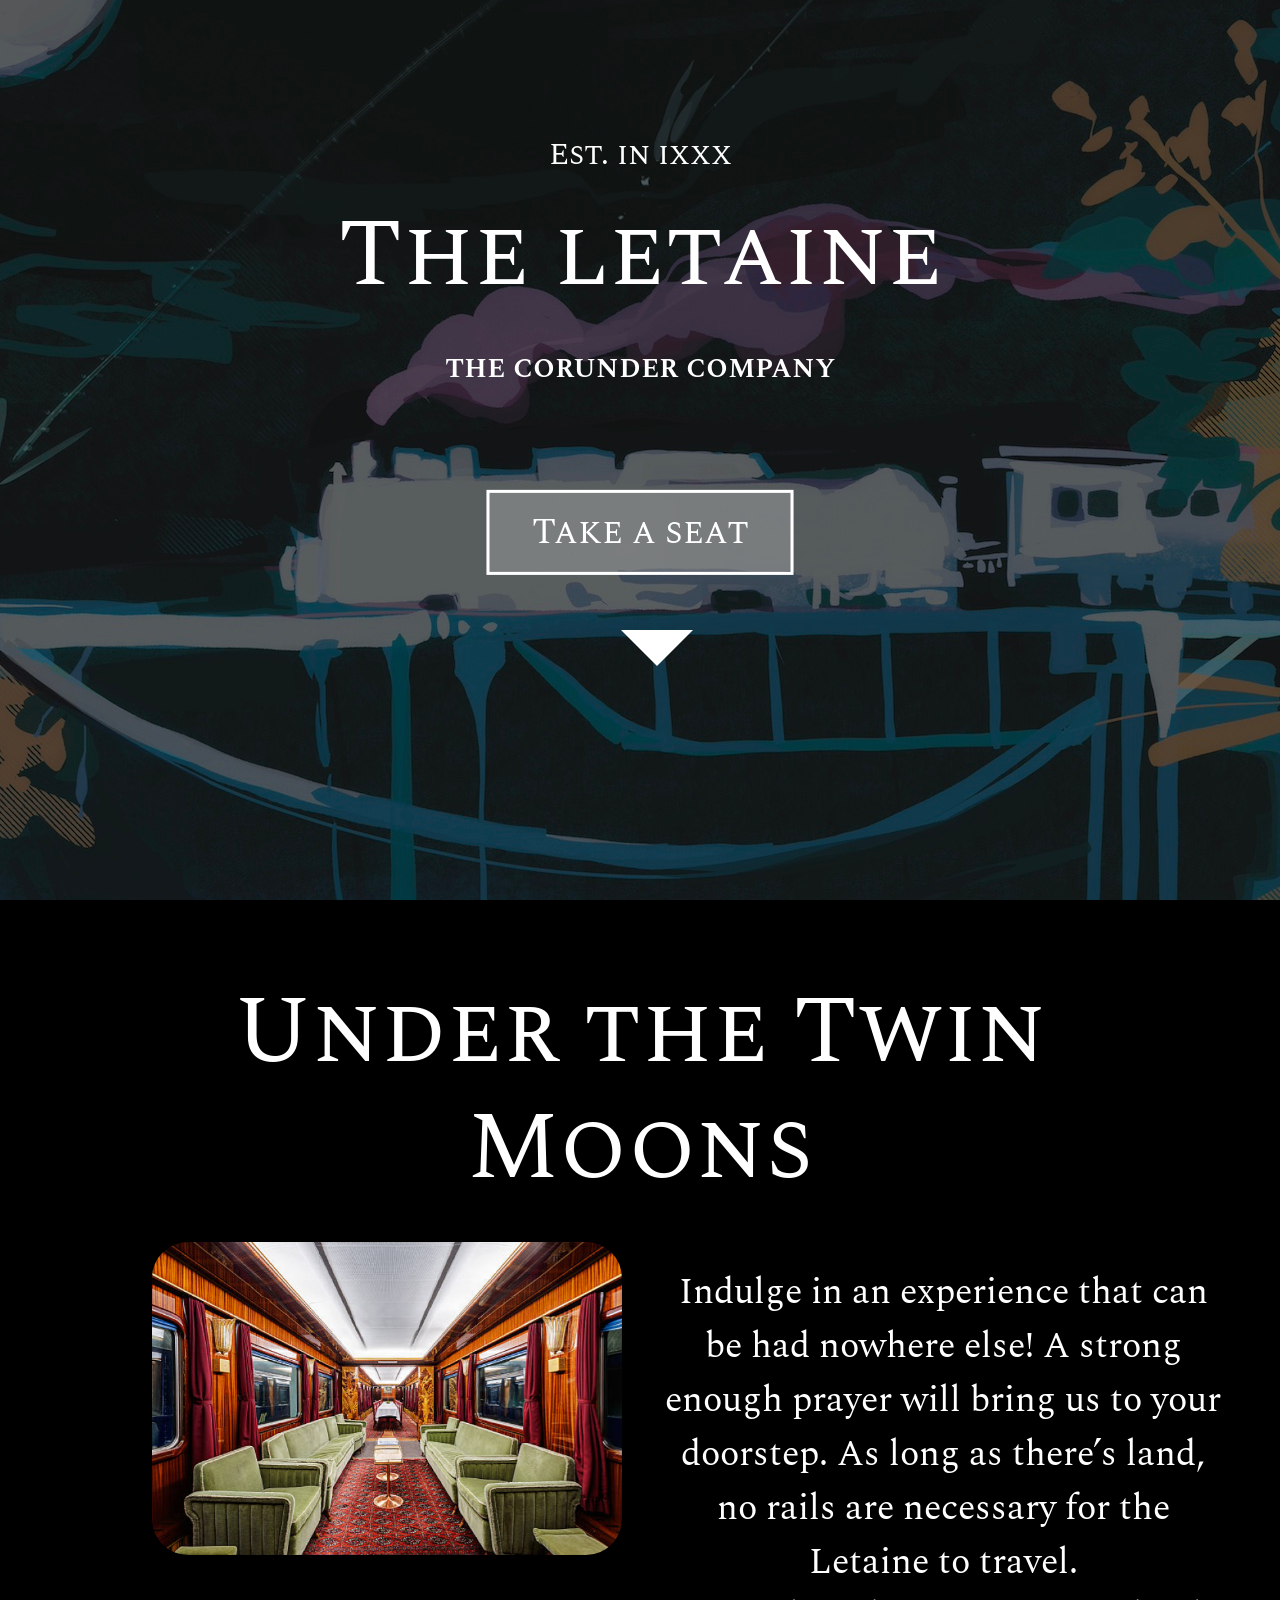
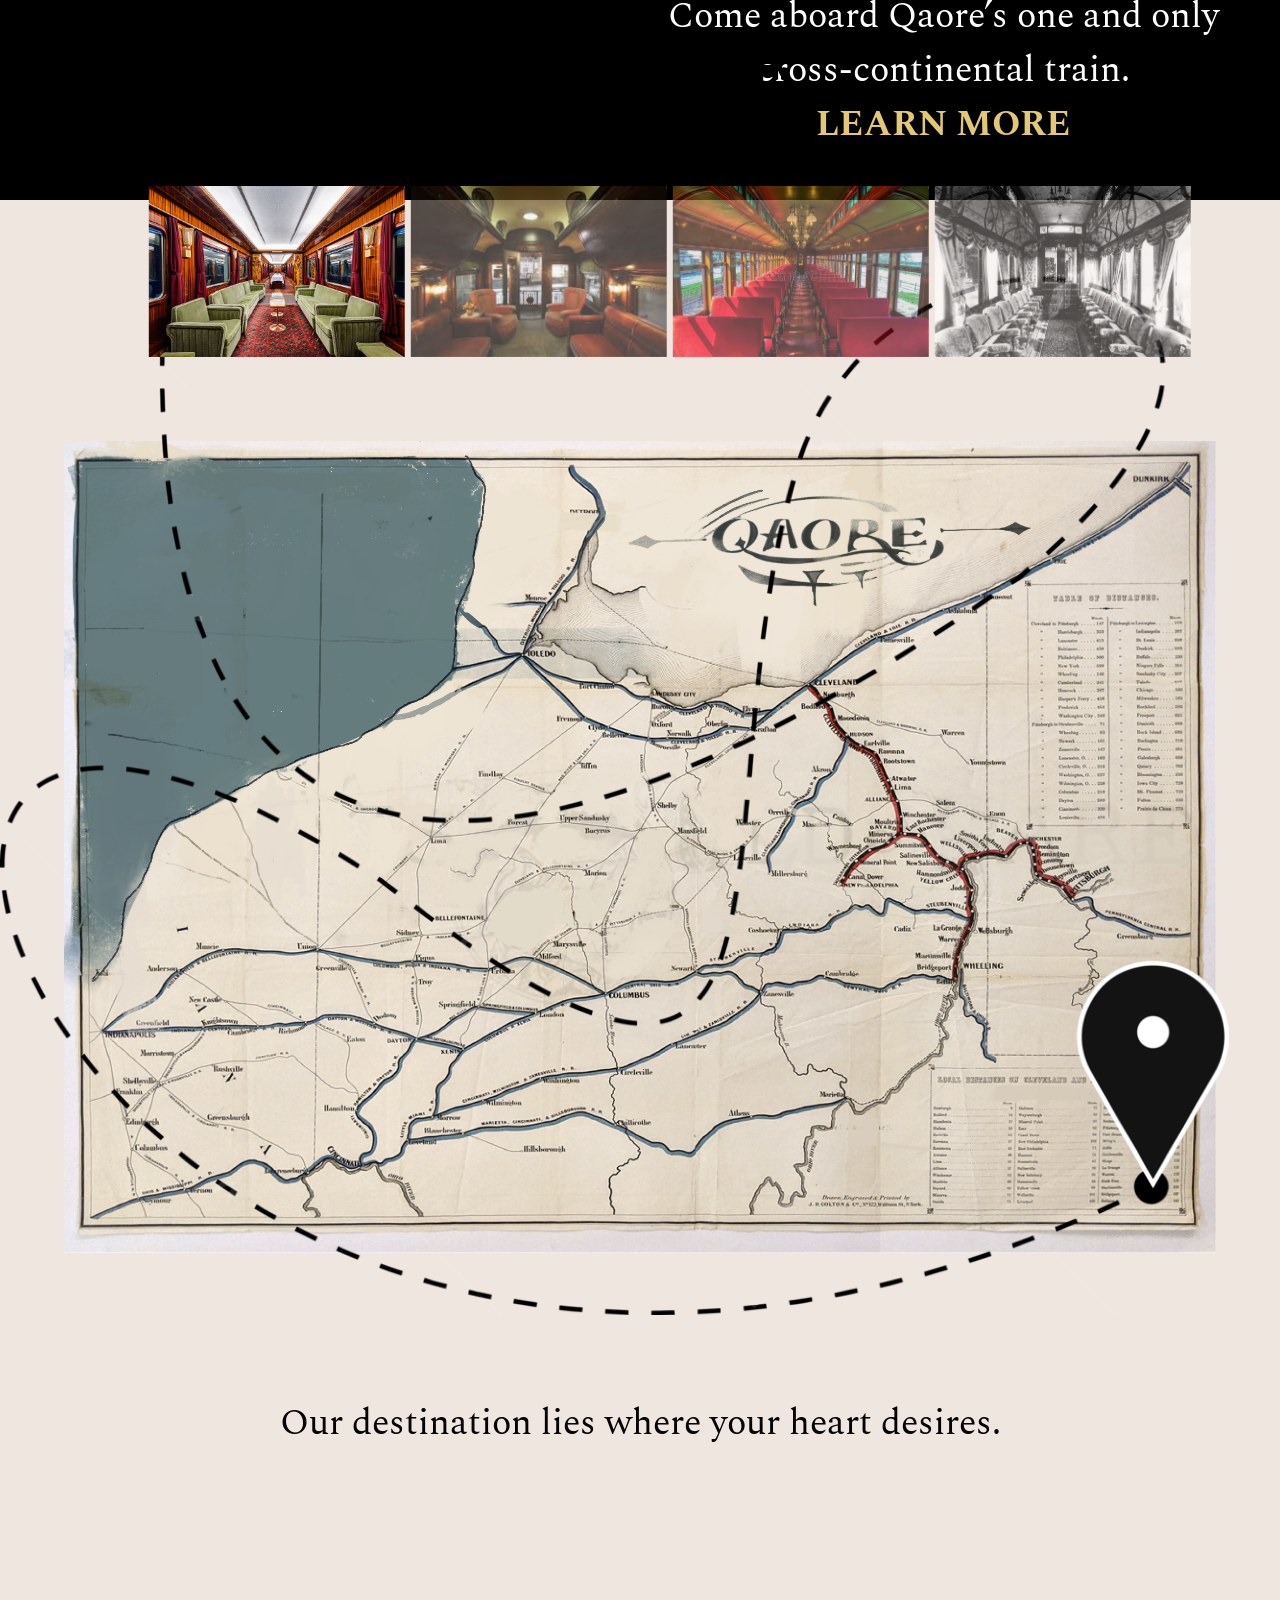
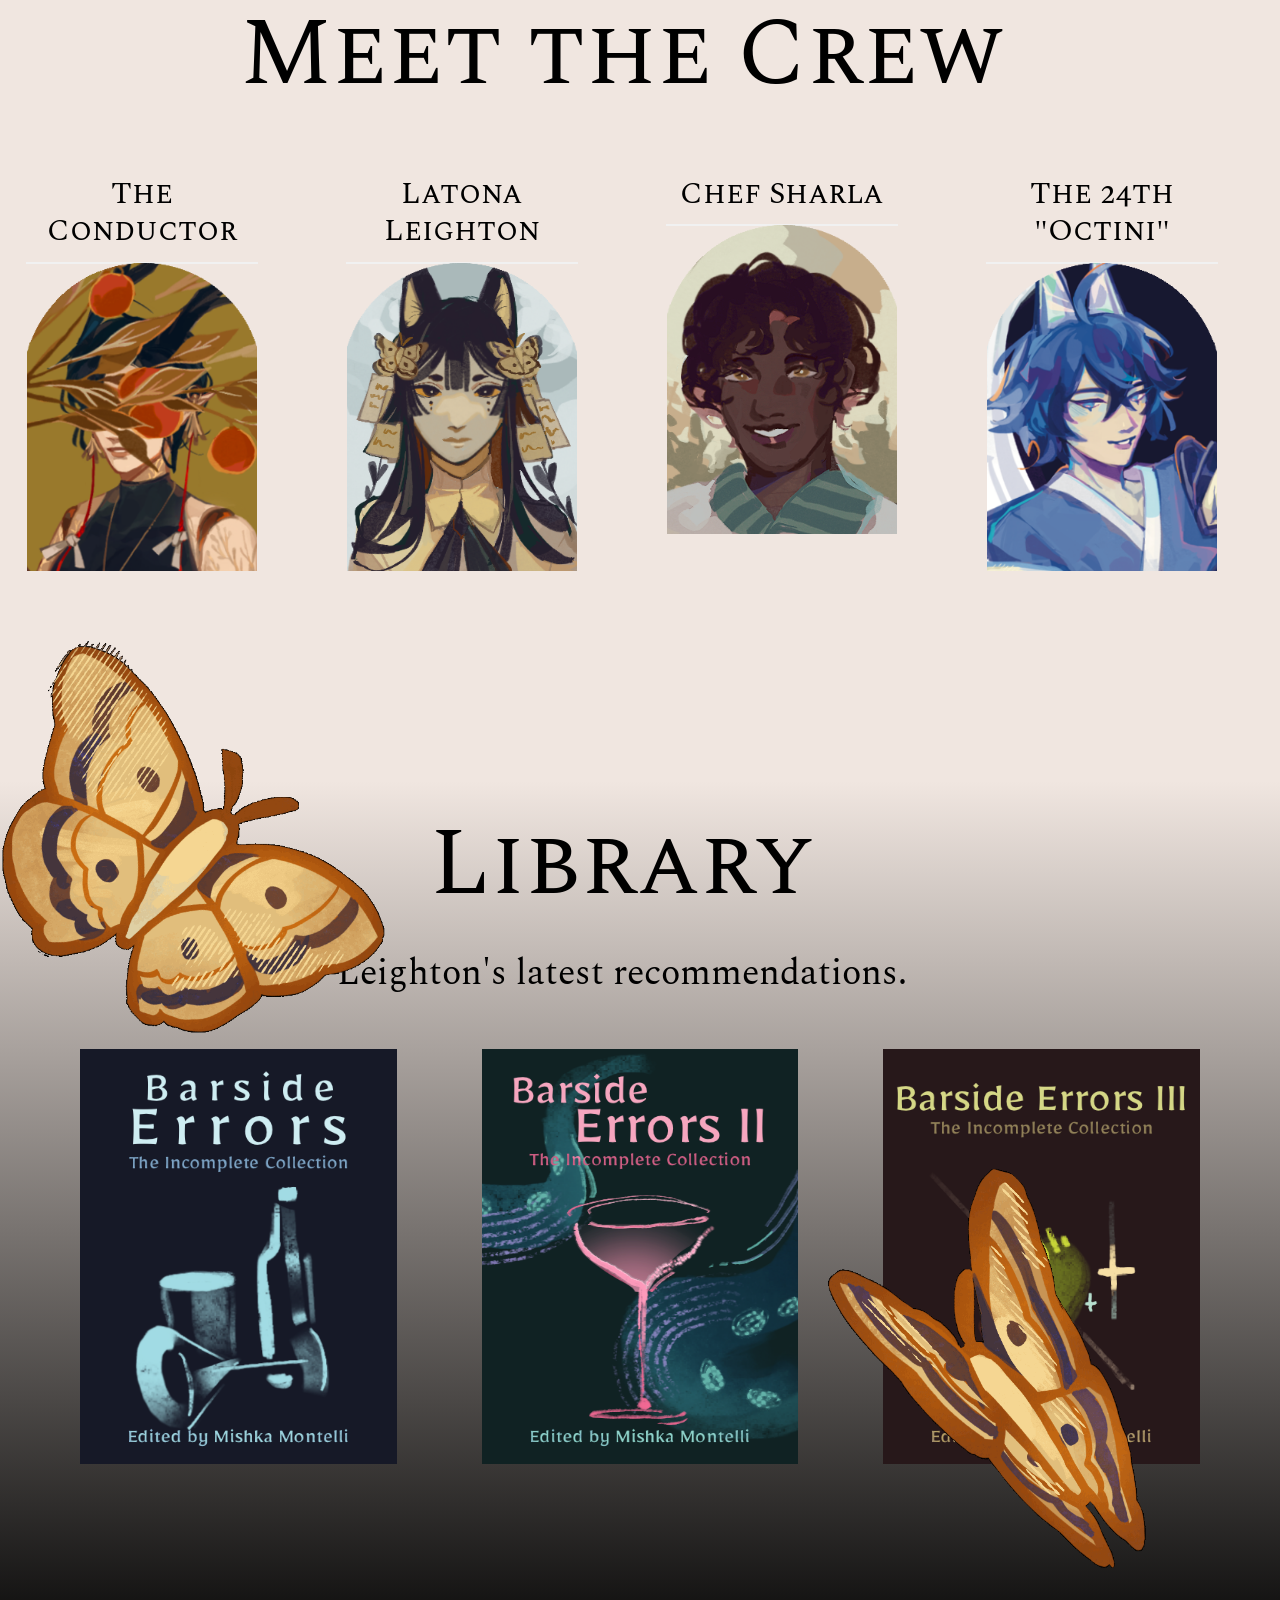
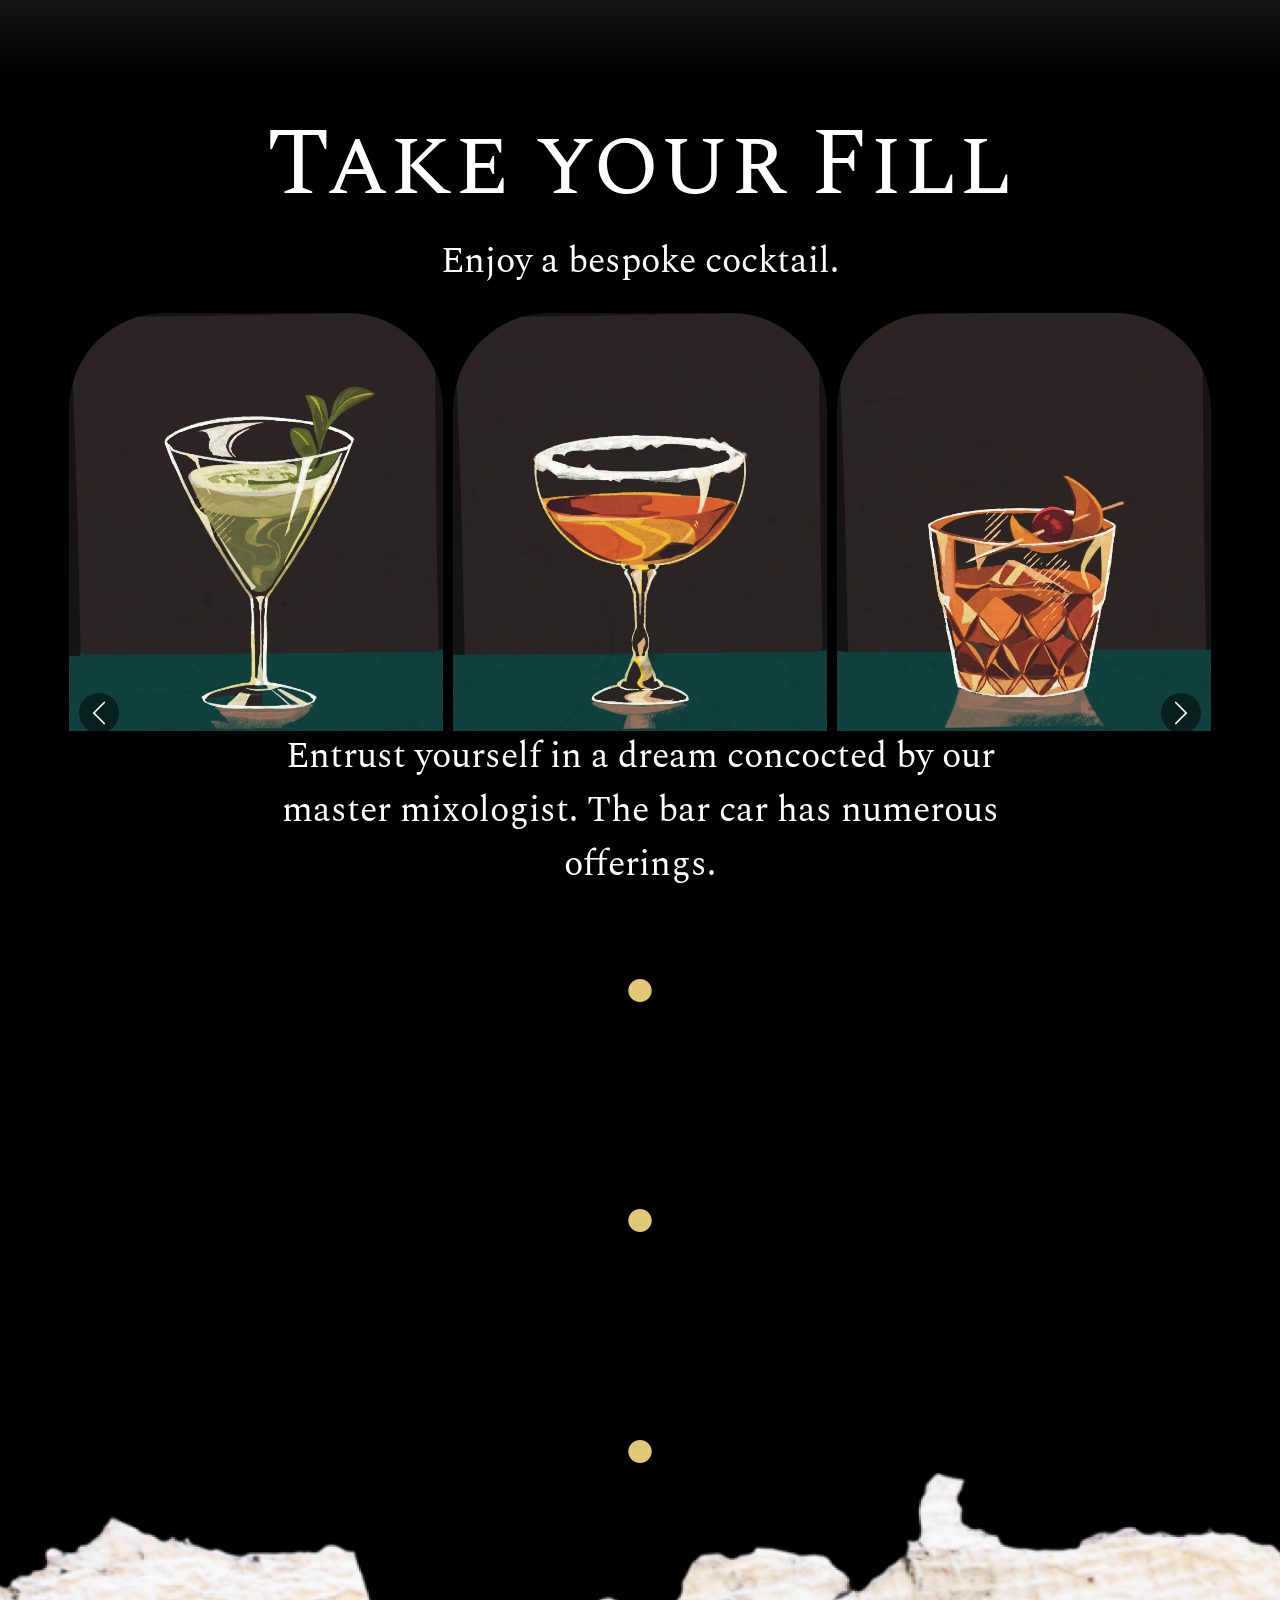
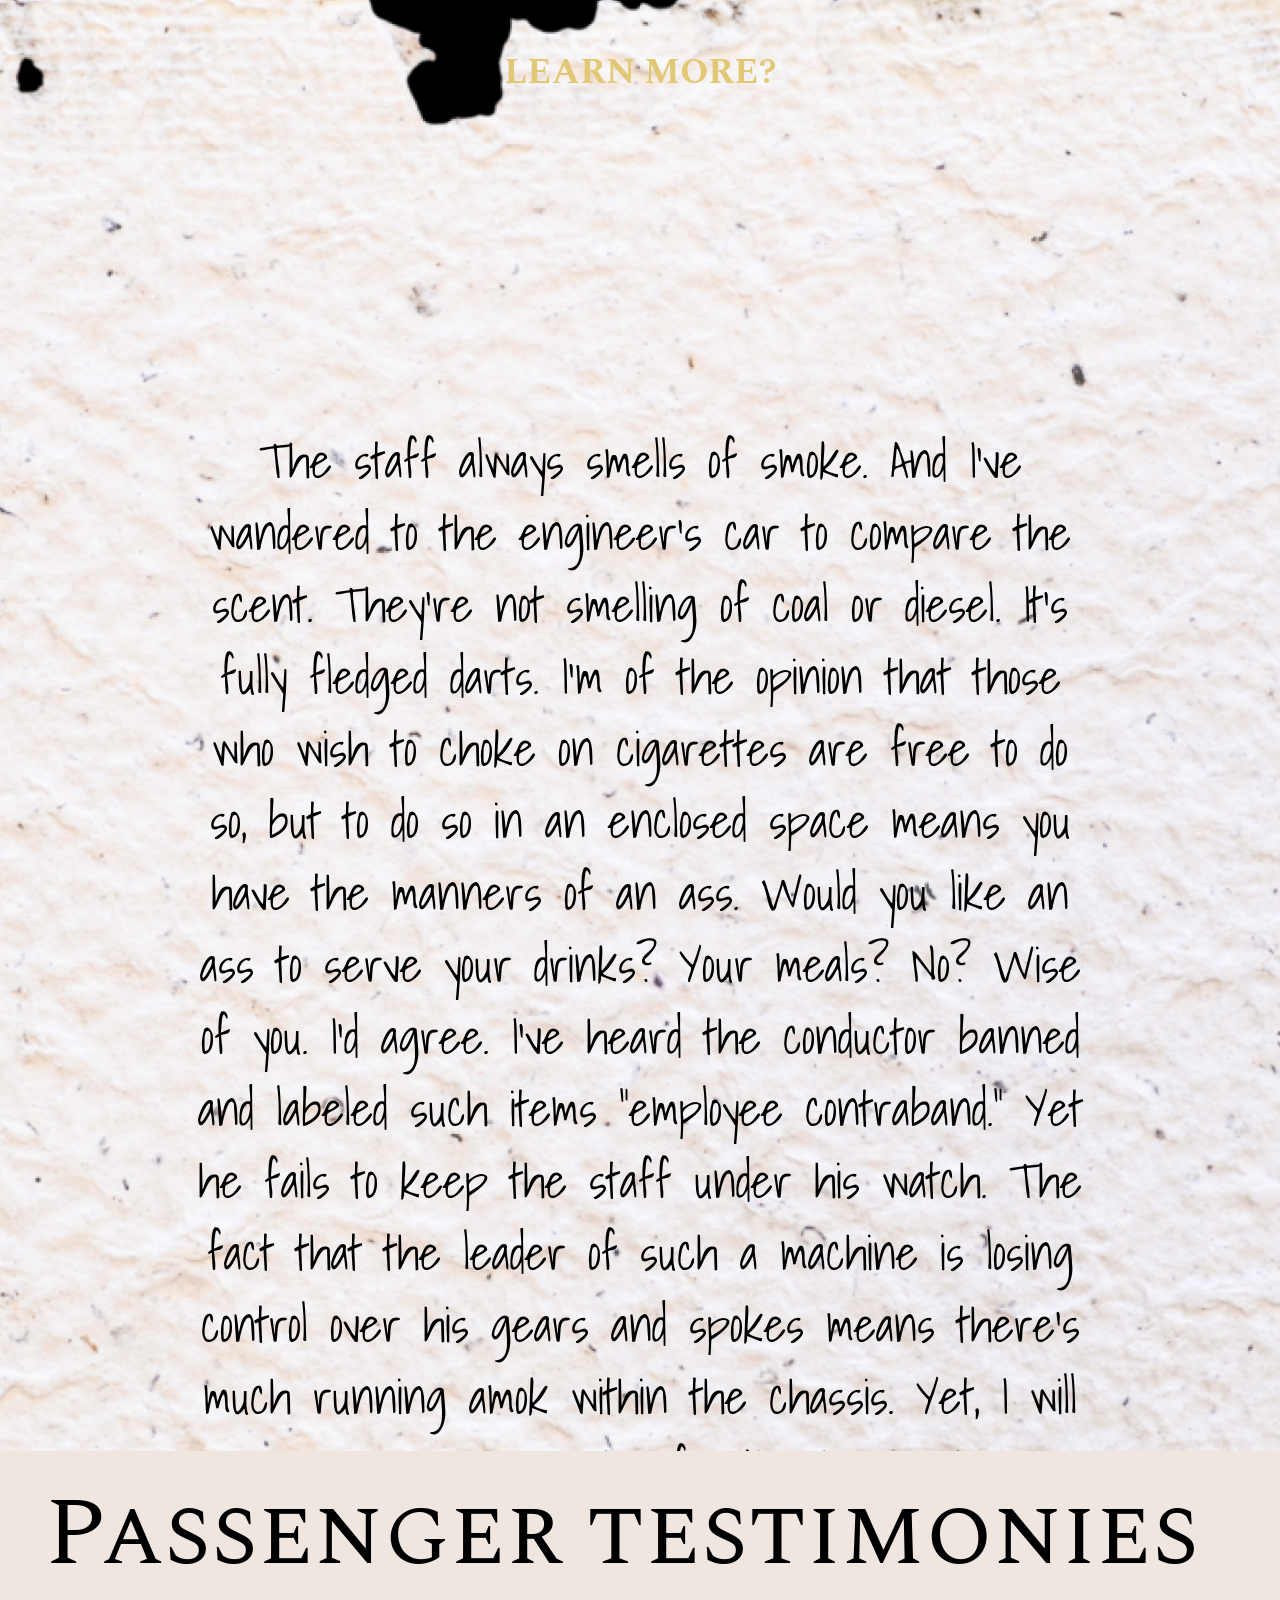
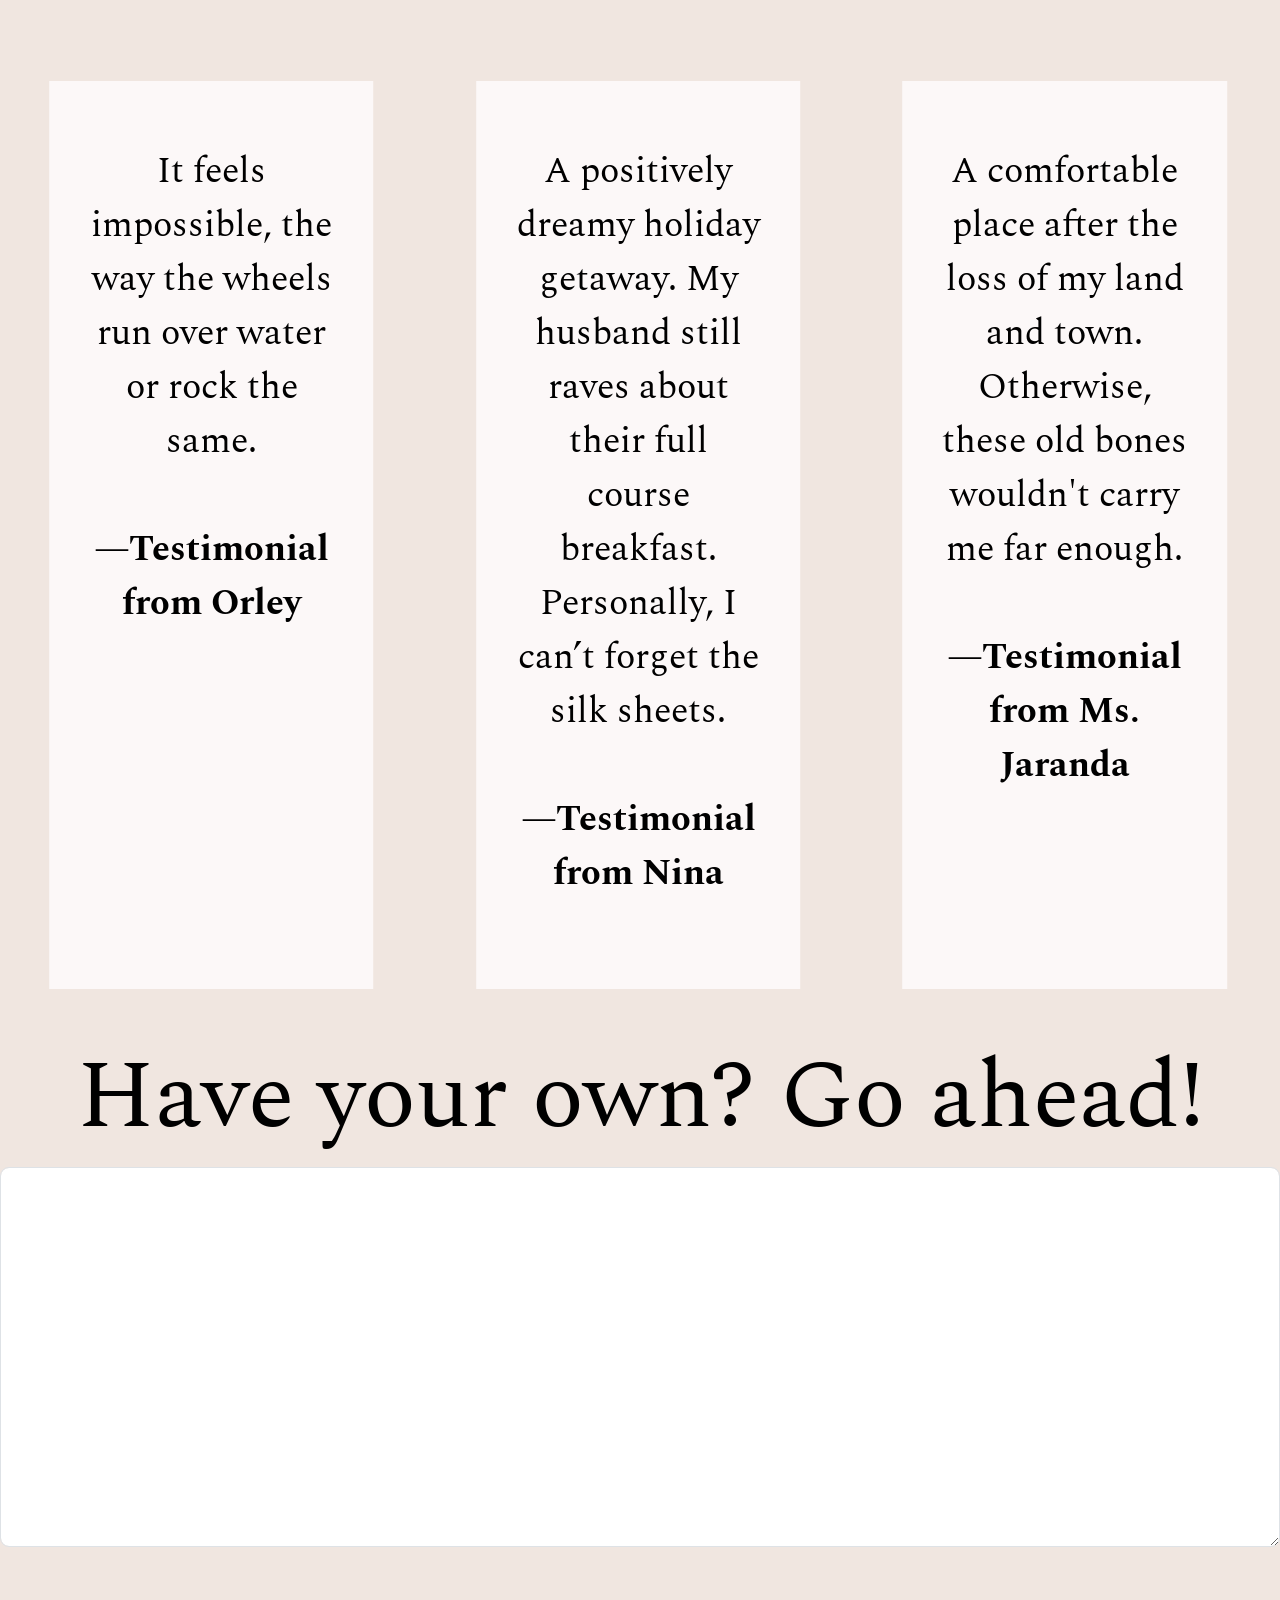
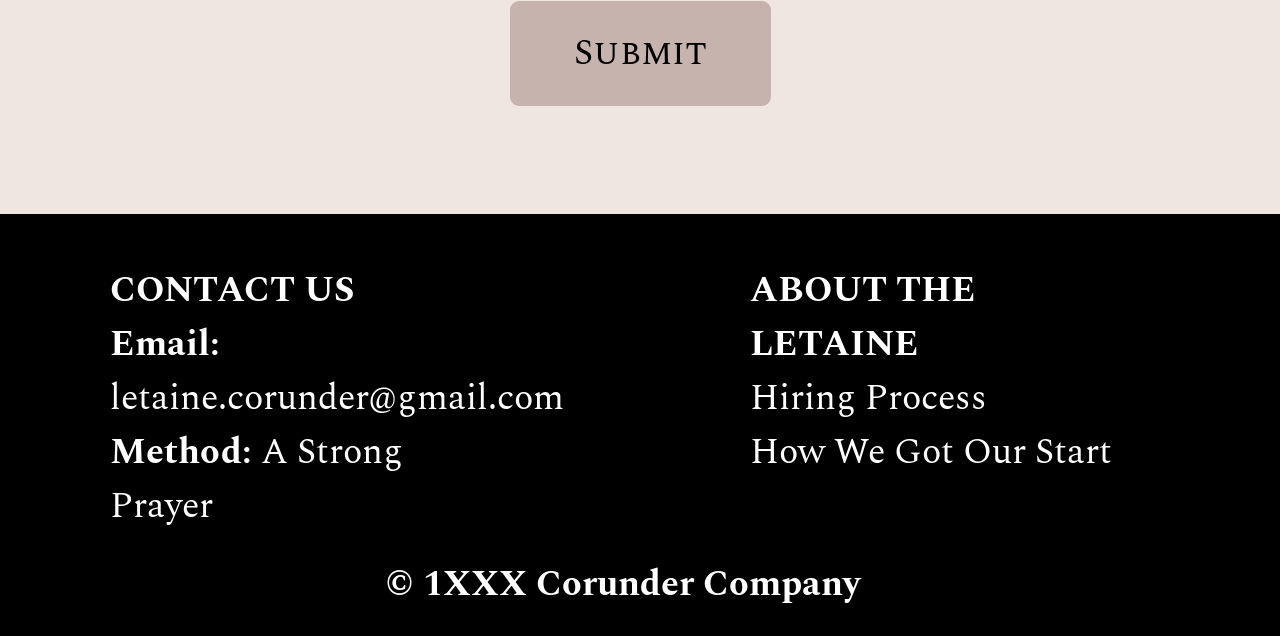
==== commit 30a3e86c: "fixed bookrow alignment" ====
--- a/index.html
+++ b/index.html
@@ -274,7 +274,7 @@
 				<h1 class="mb-0"> Library</h1>
 				<p class="secret">Leighton's latest recommendations.</p>
 		</div>
-		<div class="row w-100 bookrow" tabindex="0">
+		<div class="row bookrow" tabindex="0">
 			<div class="bookcover">
 				<a href="barsideerror1.html">
 					<img src="images/barside-errors1.png" alt="barsideErrorCover1">
--- a/css/style.css
+++ b/css/style.css
@@ -127,9 +127,8 @@
     overflow: hidden;
 }
 .bookcover {
-    float: left;
-    width: 33.3333%;
-    padding: 2%;
+    width: 29.3333%;
+    margin: 2%;
 }
 .bookcover img {
     width: 100%;
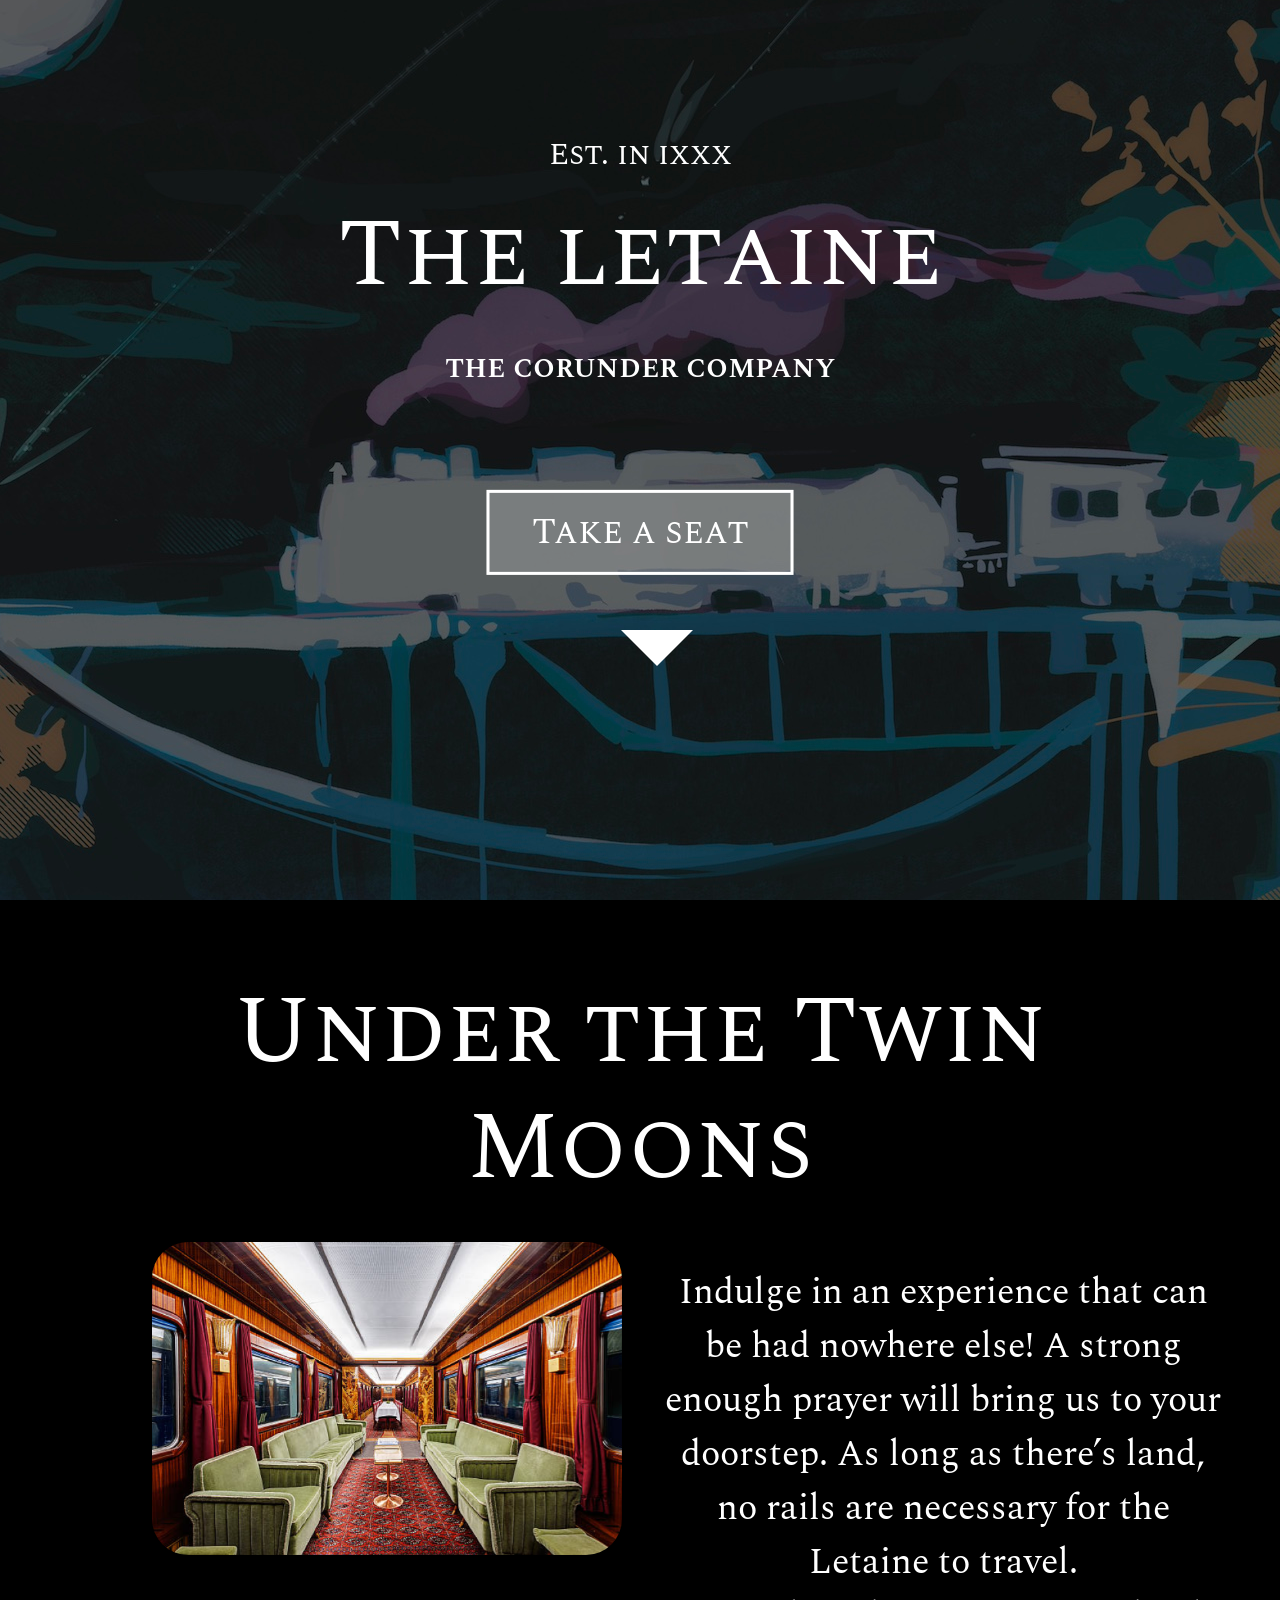
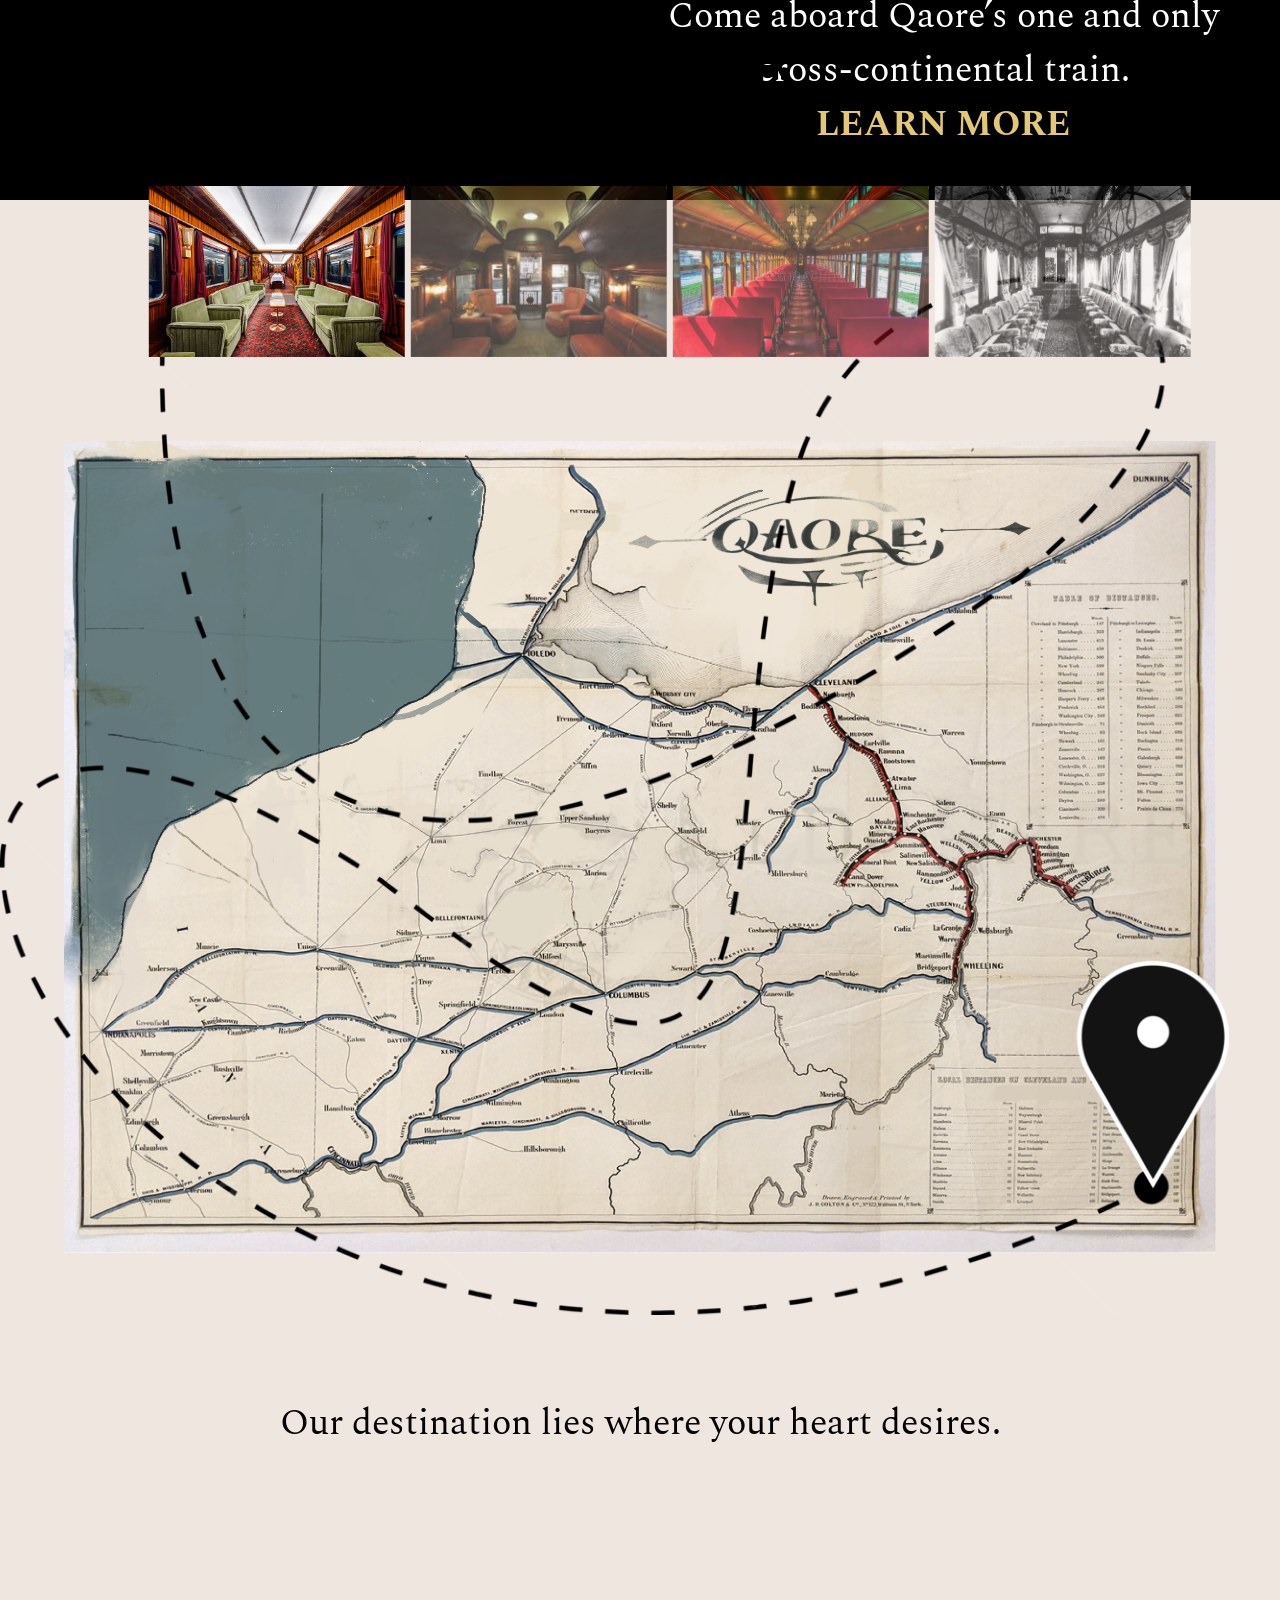
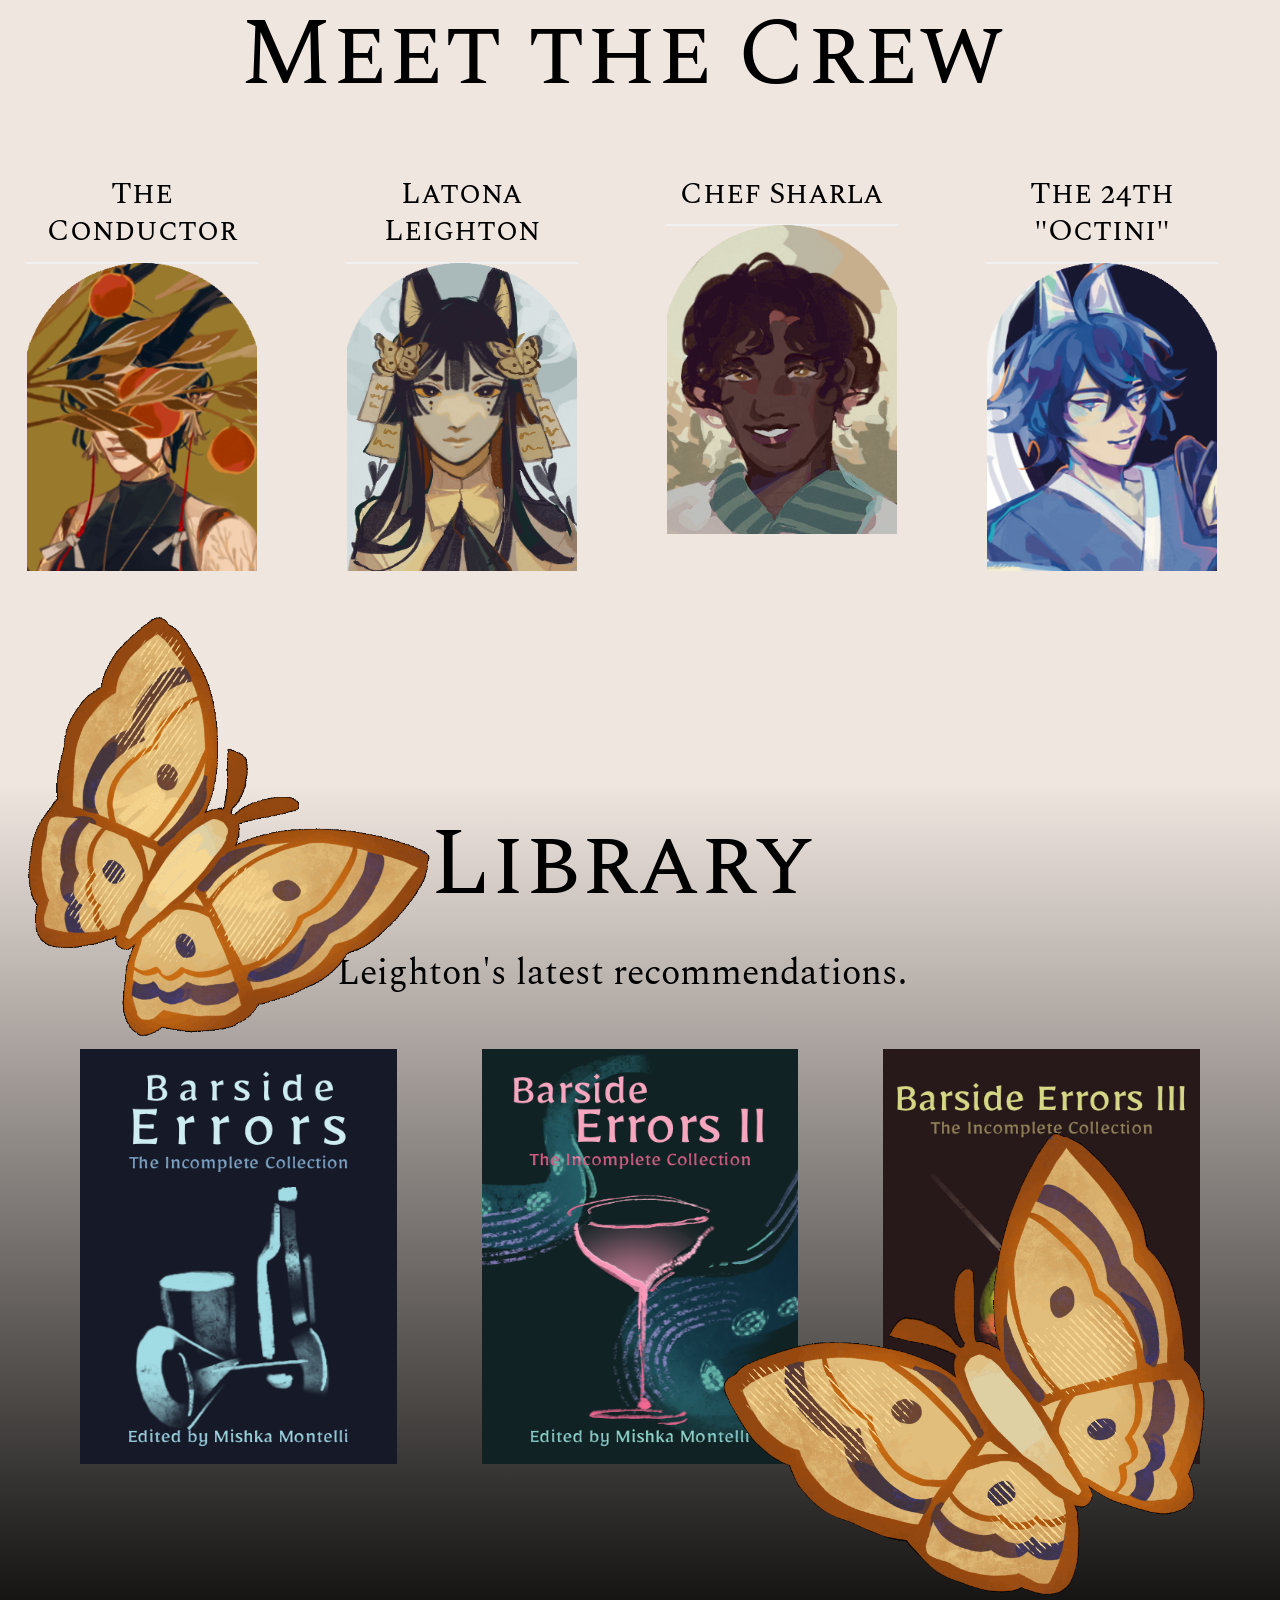
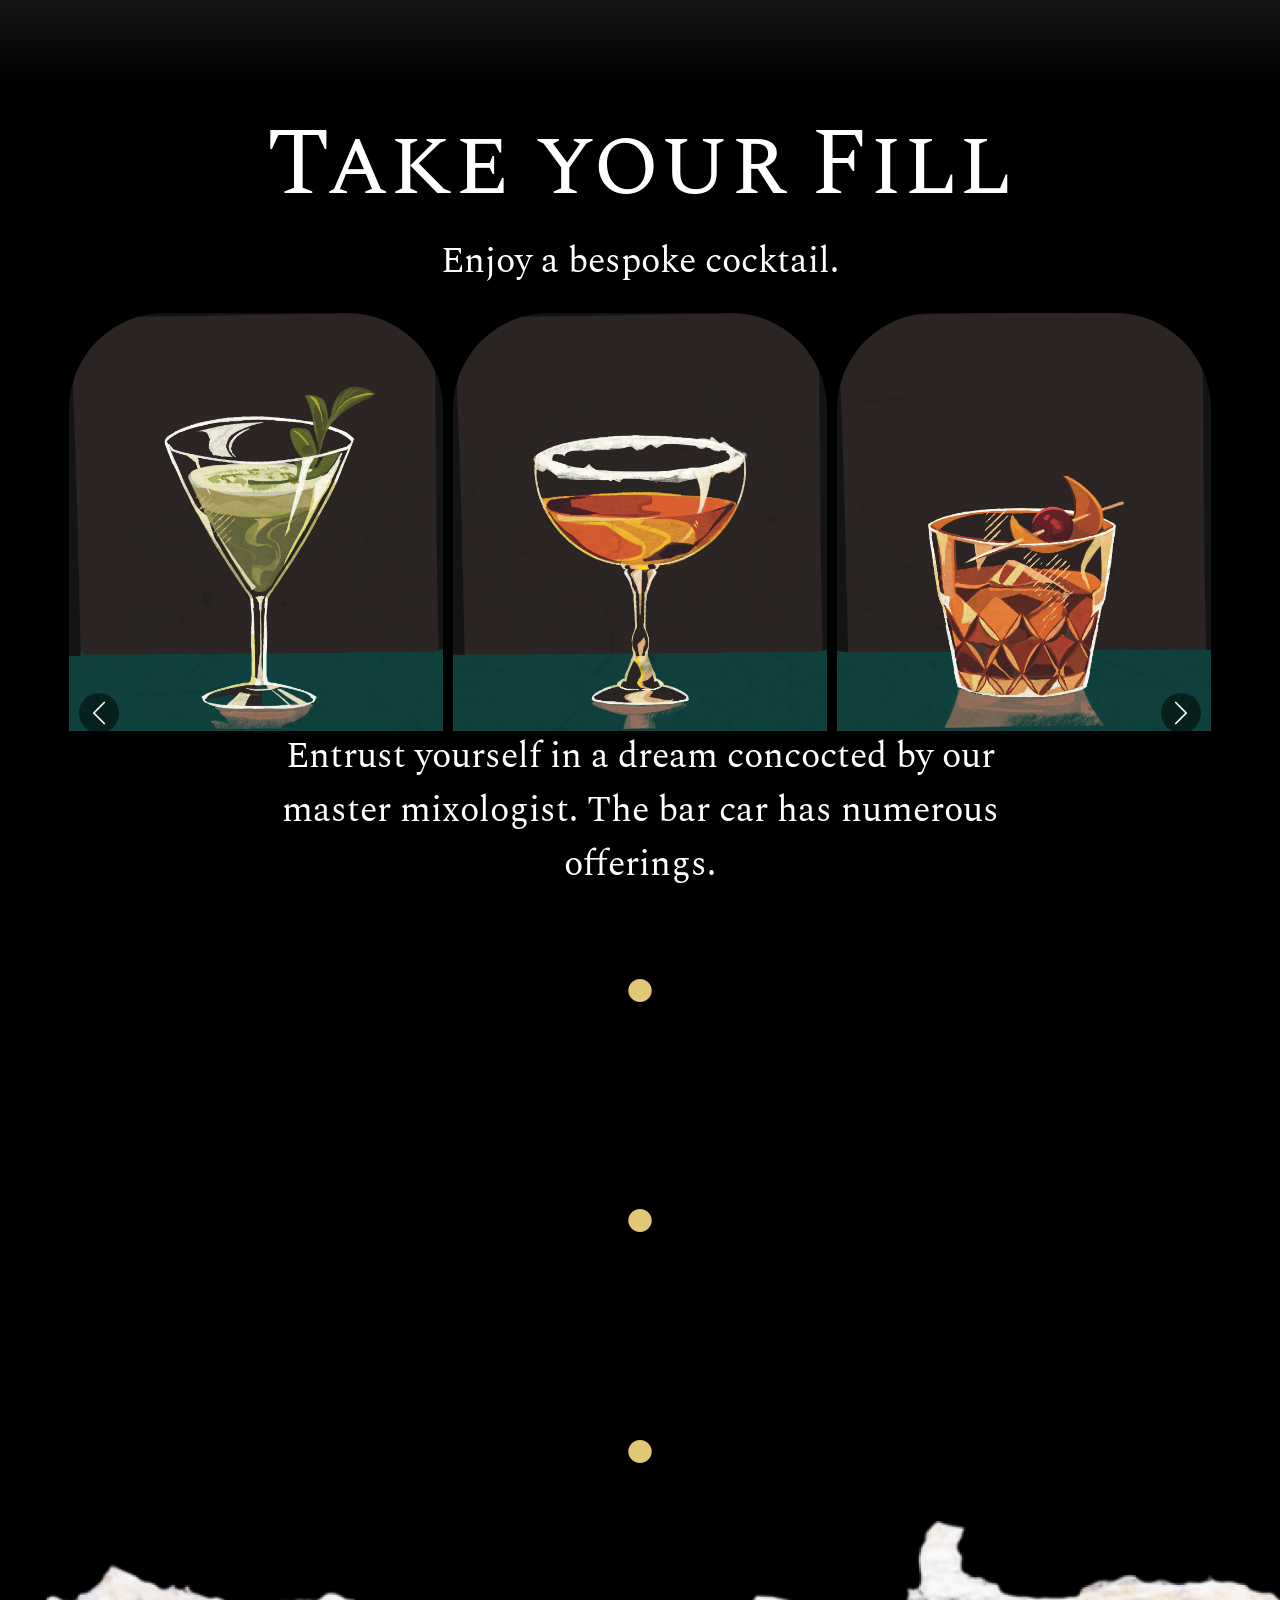
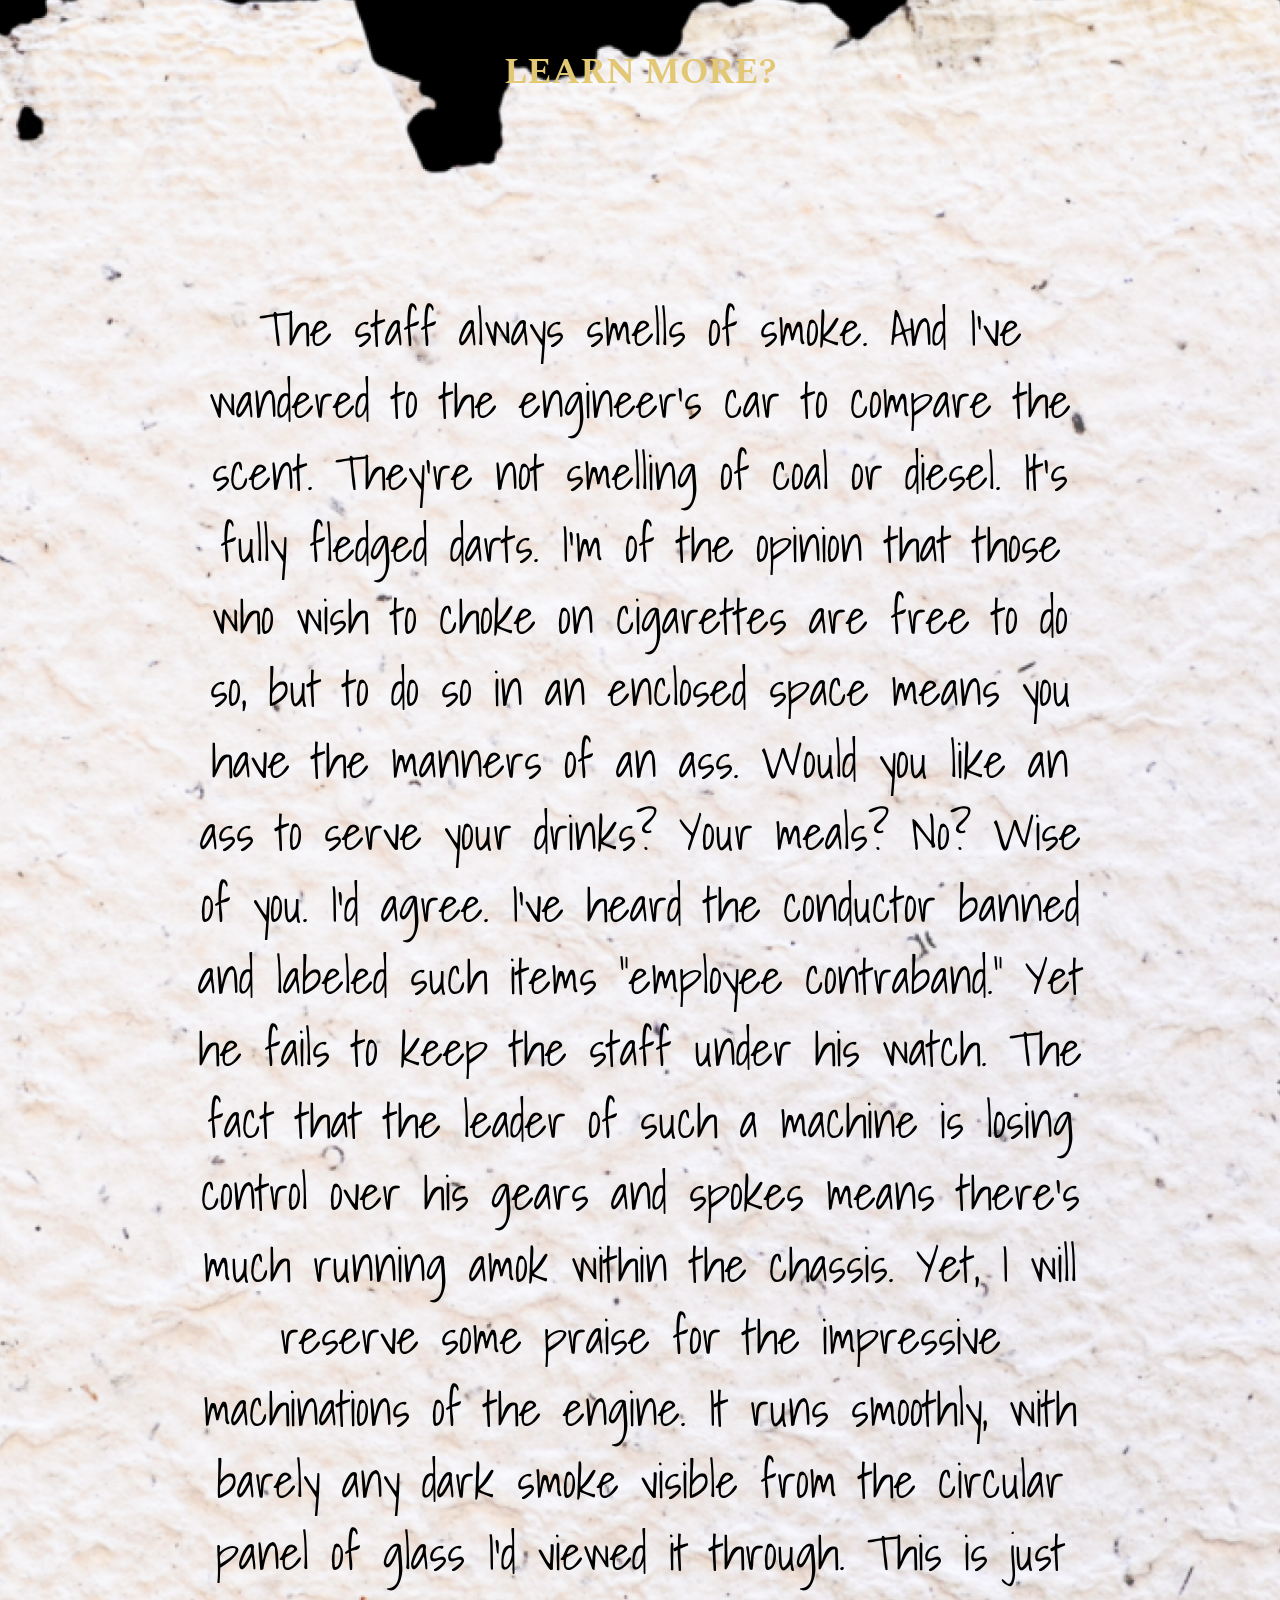
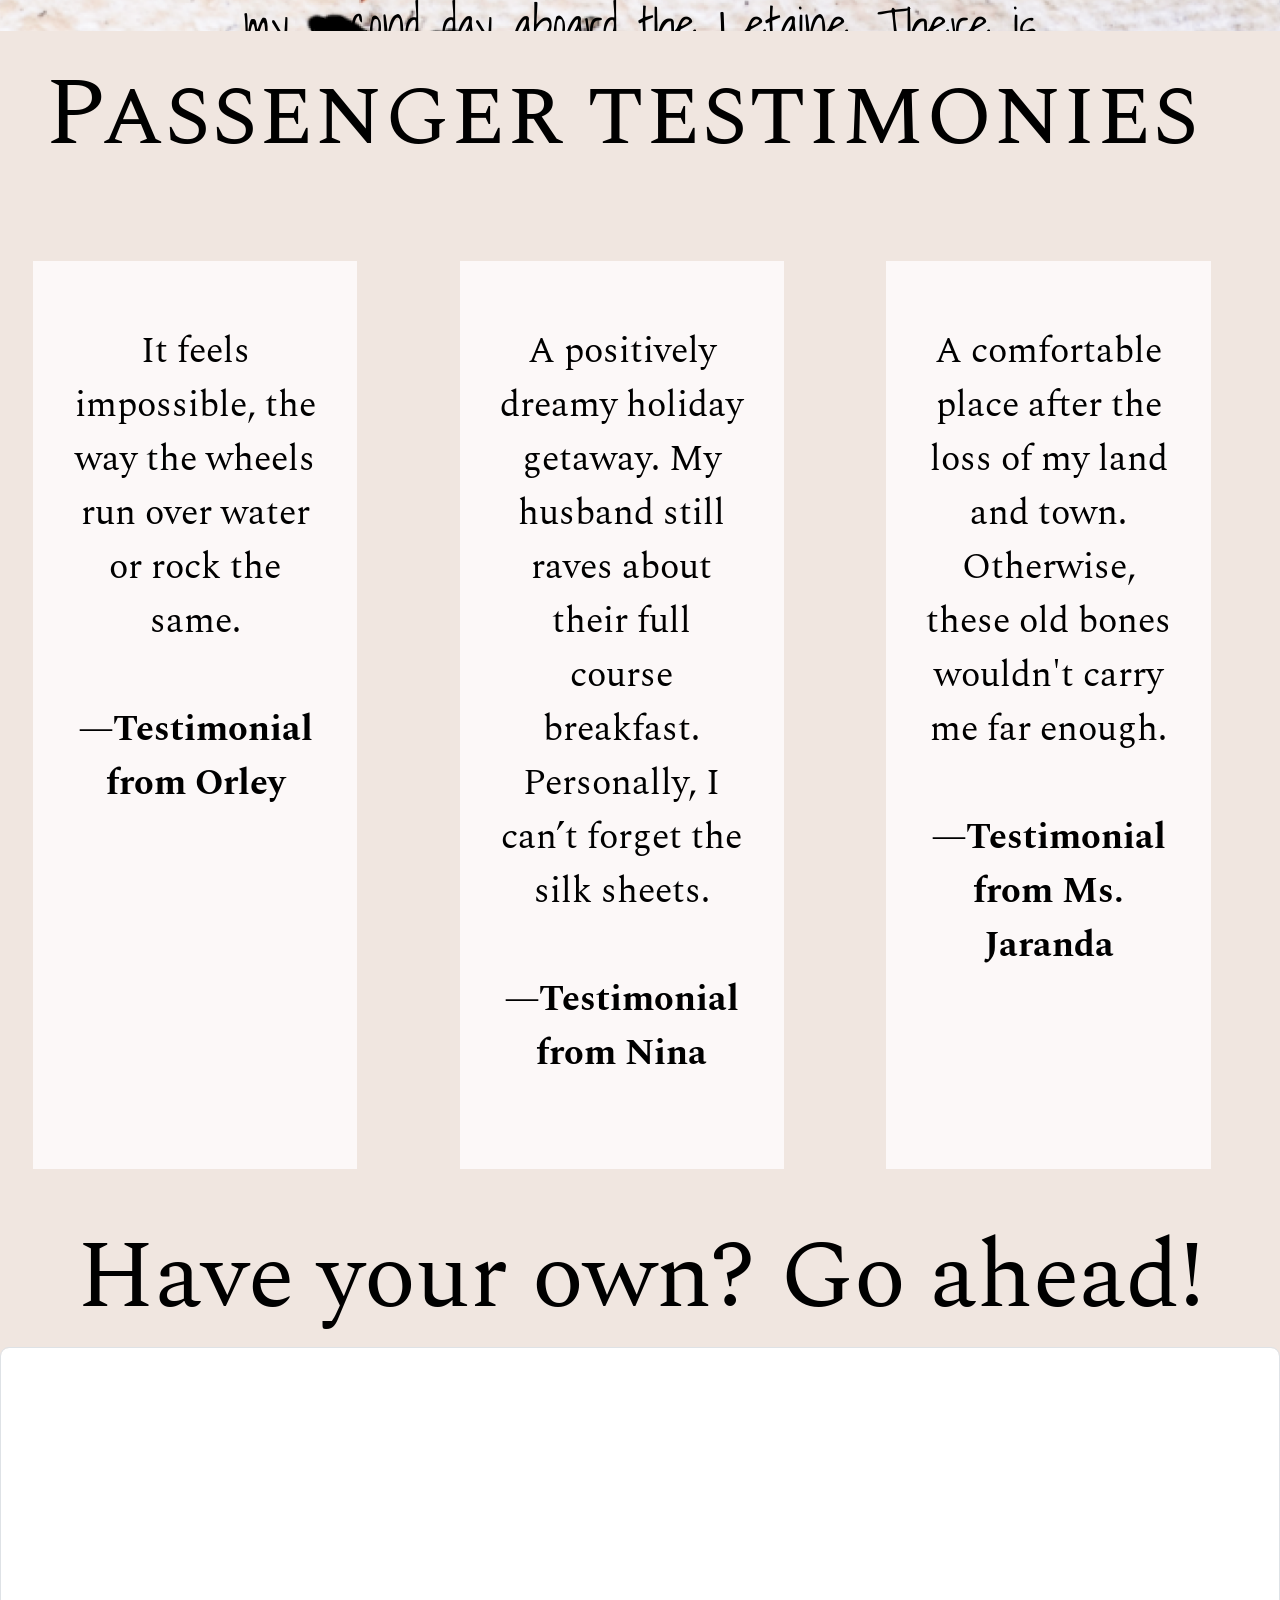
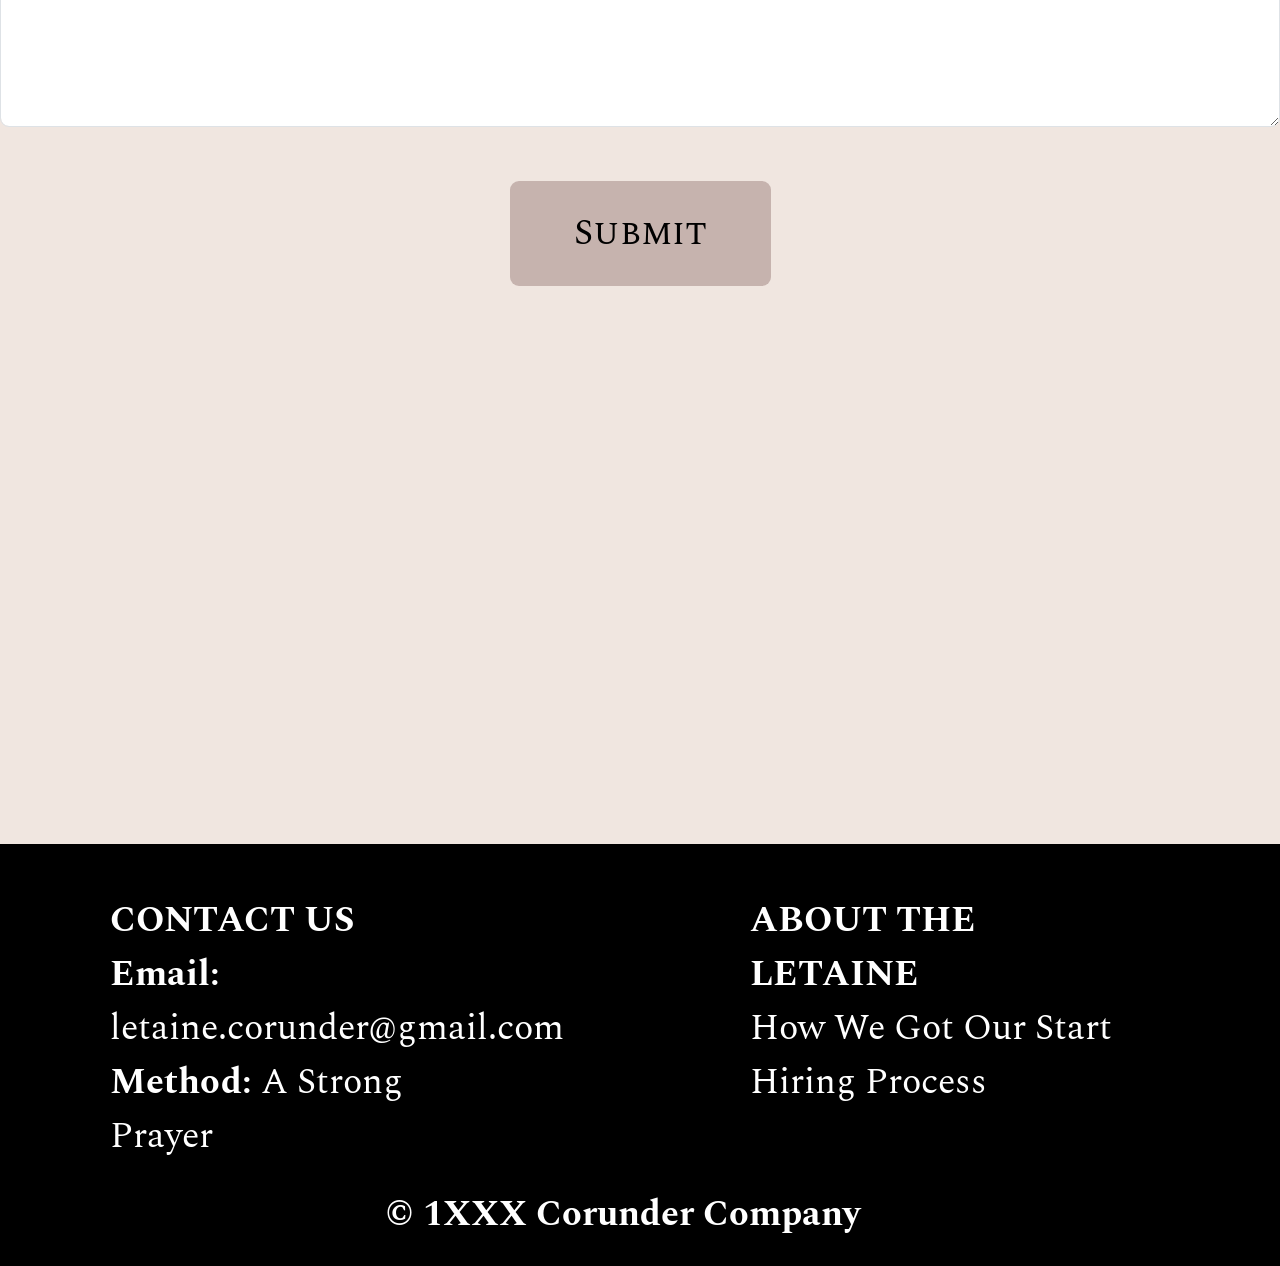
==== commit 9adea3a6: "new content, nonbroken links" ====
--- a/index.html
+++ b/index.html
@@ -307,62 +307,62 @@
 				<!-- Original items only -->
 				<div class="multi-carousel-item" data-index="0">
 				  <div class="img-container">
-					<img src="images/menu1.png" alt="Image 1"  data-toggle="modal" data-target="#drink1Modal">
+					<img src="images/menu1.png" alt="Image 1"  data-bs-toggle="modal" data-bs-target="#drink1Modal">
 				  </div>
 				</div>
 				<div class="multi-carousel-item" data-index="1">
 				  <div class="img-container">
-					<img src="images/menu2.png" alt="Image 2" data-toggle="modal" data-target="#drink2Modal">
+					<img src="images/menu2.png" alt="Image 2" data-bs-toggle="modal" data-bs-target="#drink2Modal">
 				  </div>
 				</div>
 				<div class="multi-carousel-item" data-index="2">
 				  <div class="img-container">
-					<img src="images/menu3.png" alt="Image 3" data-toggle="modal" data-target="#drink3Modal">
+					<img src="images/menu3.png" alt="Image 3" data-bs-toggle="modal" data-bs-target="#drink3Modal">
 				  </div>
 				</div>
 				<div class="multi-carousel-item" data-index="3">
 				  <div class="img-container">
-					<img src="images/menu4.png" alt="Image 4" data-toggle="modal" data-target="#drink4Modal">
+					<img src="images/menu4.png" alt="Image 4" data-bs-toggle="modal" data-bs-target="#drink4Modal">
 				  </div>
 				</div>
 				<div class="multi-carousel-item" data-index="4">
 				  <div class="img-container">
-					<img src="images/menu5.png" alt="Image 5" data-toggle="modal" data-target="#drink5Modal">
+					<img src="images/menu5.png" alt="Image 5" data-bs-toggle="modal" data-bs-target="#drink5Modal">
 				  </div>
 				</div>
 				<div class="multi-carousel-item" data-index="5">
 					<div class="img-container">
-					  <img src="images/menu6.png" alt="Image 6" data-toggle="modal" data-target="#drink6Modal">
+					  <img src="images/menu6.png" alt="Image 6" data-bs-toggle="modal" data-bs-target="#drink6Modal">
 					</div>
 				</div>
 				<div class="multi-carousel-item" data-index="6">
 					<div class="img-container">
-					  <img src="images/menu7.png" alt="Image 7" data-toggle="modal" data-target="#drink7Modal">
+					  <img src="images/menu7.png" alt="Image 7" data-bs-toggle="modal" data-bs-target="#drink7Modal">
 					</div>
 				</div>
 				<div class="multi-carousel-item" data-index="7">
 					<div class="img-container">
-					  <img src="images/menu8.png" alt="Image 8" data-toggle="modal" data-target="#drink8Modal">
+					  <img src="images/menu8.png" alt="Image 8" data-bs-toggle="modal" data-bs-target="#drink8Modal">
 					</div>
 				</div>
 				<div class="multi-carousel-item" data-index="8">
 					<div class="img-container">
-					  <img src="images/menu9.png" alt="Image 9" data-toggle="modal" data-target="#drink9Modal">
+					  <img src="images/menu9.png" alt="Image 9" data-bs-toggle="modal" data-bs-target="#drink9Modal">
 					</div>
 				</div>
 				<div class="multi-carousel-item" data-index="9">
 					<div class="img-container">
-					  <img src="images/menu10.png" alt="Image 10" data-toggle="modal" data-target="#drink10Modal">
+					  <img src="images/menu10.png" alt="Image 10" data-bs-toggle="modal" data-bs-target="#drink10Modal">
 					</div>
 				</div>
 				<div class="multi-carousel-item" data-index="10">
 					<div class="img-container">
-					  <img src="images/menu11.png" alt="Image 11" data-toggle="modal" data-target="#drink11Modal">
+					  <img src="images/menu11.png" alt="Image 11" data-bs-toggle="modal" data-bs-target="#drink11Modal">
 					</div>
 				</div>
 				<div class="multi-carousel-item" data-index="11">
 					<div class="img-container">
-					  <img src="images/menu12.png" alt="Image 12" data-toggle="modal" data-target="#drink12Modal">
+					  <img src="images/menu12.png" alt="Image 12" data-bs-toggle="modal" data-bs-target="#drink12Modal">
 					</div>
 				</div>
 			  </div>
@@ -392,7 +392,7 @@
 		  <div class="modal-content">
 			<div class="modal-header">
 			  <h5 class="modal-title" id="exampleModalLongTitle">Matcha Pisco</h5>
-			  <button type="button" class="close" data-dismiss="modal" aria-label="Close">
+			  <button type="button" class="close" data-bs-dismiss="modal" aria-label="Close">
 				<span aria-hidden="true">&times;</span>
 			  </button>
 			</div>
@@ -400,13 +400,13 @@
 			  ...
 			</div>
 			<div class="modal-footer">
-			  <button type="button" class="btn btn-secondary" data-dismiss="modal">Close</button>
+			  <button type="button" class="btn btn-secondary" data-bs-dismiss="modal">Close</button>
 			  <button type="button" class="btn btn-primary">Save changes</button>
 			</div>
 		  </div>
 		</div>
-	  </div>
-	</div> -->
+	  </div> -->
+	</div>
 	
 
 <!-- SECTION!!! Inspector's Note -->
@@ -424,7 +424,6 @@
 </section>
 
 <!-- SECTION!!! Passenger Testimonies -->
-<section>
 	<div id="testimonies" class="textdark">
 		<div class="row w-100">
 			<h1>Passenger testimonies</h1>
@@ -456,7 +455,6 @@
 			<br>
 			<br>
 	</div>
-</section>
 
 	<div id="footer" class="text-center">
 		<div id="footertop" class="row w-100">
@@ -470,8 +468,8 @@
 			<div id="footerright" class="col-md-6">
 				<p class="w-100 mt-3">
 					<strong>ABOUT THE LETAINE</strong><br>
-					Hiring Process<br>
 					<a href="about.html" class="stealth">How We Got Our Start</a>
+					<a href="hiring.html" class="stealth">Hiring Process</a><br>
 				</p>
 			</div>
 		</div>
--- a/css/style.css
+++ b/css/style.css
@@ -296,6 +296,9 @@
     text-align: center;
     font-size: 1.5rem;
 }
+.modal * {
+    color: black;
+}
 .overlaytext {
     position: relative;
     top: 0%;
@@ -329,7 +332,6 @@
     padding-top: 5%;
     padding-bottom: 5%;
     width: 25.333%;
-    transform: translateX(5%);
     background-color: #FCF8F8;
 }
 .pulse {
@@ -421,7 +423,12 @@
 }
 #footer {
     position: relative;
-    transform: translateY(130vh);
+    transform: translateY(0vh);
+    width: 100%;
+    background-color: black;
+    z-index: 10;    
+}
+#footerbook {
     width: 100%;
     background-color: black;
     z-index: 10;    
@@ -502,19 +509,48 @@
     z-index: 10;
     pointer-events: none;
 }
+#newspaper {
+    margin-bottom: 2%;
+    margin-left: 15%;
+    margin-right: 15%;
+    width: 70%;
+}
 #notebg {
     position: absolute;
     top: 0;
     left: 0;
-    transform: translateY(-60vh);
+    transform: translateY(-40vh);
     height: 100%;
     overflow: hidden;
     z-index: 2;
 }
+#octininote1 {
+    max-width: 40.5%;
+    margin-left: 9%;
+    margin-right: .5%;
+}
+#octininote2 {
+    max-width: 40.5%;
+    margin-left: .5%;
+    margin-right: 9%;
+}
 #onewaybutton {
     width: 30%; 
     margin-left: 2%; 
-    margin-right: 1%;
+    margin-right: .5%;
+}
+#poster1 {
+    max-width: 41.06%;
+    margin-left: 9%;
+    margin-right: .5%;
+}
+#poster2 {
+    max-width: 39.94%;
+    margin-left: .5%;
+    margin-right: 9%;
+}
+#publicationdiv img {
+    margin-bottom: 10%;
 }
 #roundtripbutton {
     width: 30%; 
@@ -566,7 +602,7 @@
 }
 #testimonies {
     position: relative;
-    transform: translateY(130vh);
+    transform: translateY(-50vh);
     background-color: #F0E6E0;
     z-index: 1;
 }
@@ -731,7 +767,7 @@
 
 /*--------------------- MEDIA INQUIRIES ---------------------*/
 @media screen and (min-width: 992px) {
-    * {
+    *, strong {
         font-size: 1.5rem;
     }
     .overlaytext{
@@ -744,7 +780,7 @@
 
   /* EVERYTHING UNDER NEEDS TO BE REMOVED..*/
   @media screen and (max-width:992px) {
-    * {
+    *, strong {
         font-size: 1.2rem;
     }
     .carousel {
@@ -825,11 +861,11 @@
         transform: translateY(30vh);
     }
     #inspectornote p {
-        top: -23%;
+        top: -33%;
         font-size: 1.2rem;
     }
     #testimonies {
-        transform: translateY(30vh);
+        transform: translateY(-185vh);
     }
     #footerleft p, #footerright p {
         margin: 0%;
@@ -841,6 +877,9 @@
     #meetthecrew {
         height: 60vh;
     }
+    #notebg {
+        transform: translateY(-80vh);
+    }
     #route h1 {
         transform: translateY(-100%);
     }
@@ -850,7 +889,7 @@
 }
 
 @media screen and (max-width:576px) {
-    * {
+    *, strong {
         font-size: 0.8rem;
     }
     .carousel-indicators button.thumbnail {
@@ -914,57 +953,4 @@
     #twinmoonsblurb {
         display: block;
     }
-    
-    /*#about h2 {
-        text-align: center;
-    }
-    #about img{
-        width: 100%;
-    }
-    #abouttext {
-        width: 100%;
-    }
-    .city {
-        padding: 0%;
-        width: 100%;
-        float: none;
-    }
-    .colortext {
-        font-size: 1.2rem;
-    }
-    .fa {
-        font-size: 1.5rem;
-        padding: 3%;
-    }
-    .location {
-
-        width: 60%;
-    }
-    #logo {
-        width: 96%;
-    }
-    .merchdescrip {
-        width: 90%;
-        padding: 5%;
-    }
-    #merch3 {
-        display: block;
-    }
-    #name, #nav {
-        width: 98%;
-        margin: 1%;
-        padding-top: none;
-    }
-    .socialmedia {
-        float:none;
-        text-align: center;
-        font-size: 2rem;
-    }
-    .ticket {
-        margin: 0% 0% 2% 5%;
-        width: 50%;
-    }
-    .tourdescrip {
-        padding: 0% 20% 0% 20%;
-    }*/
-}
+}
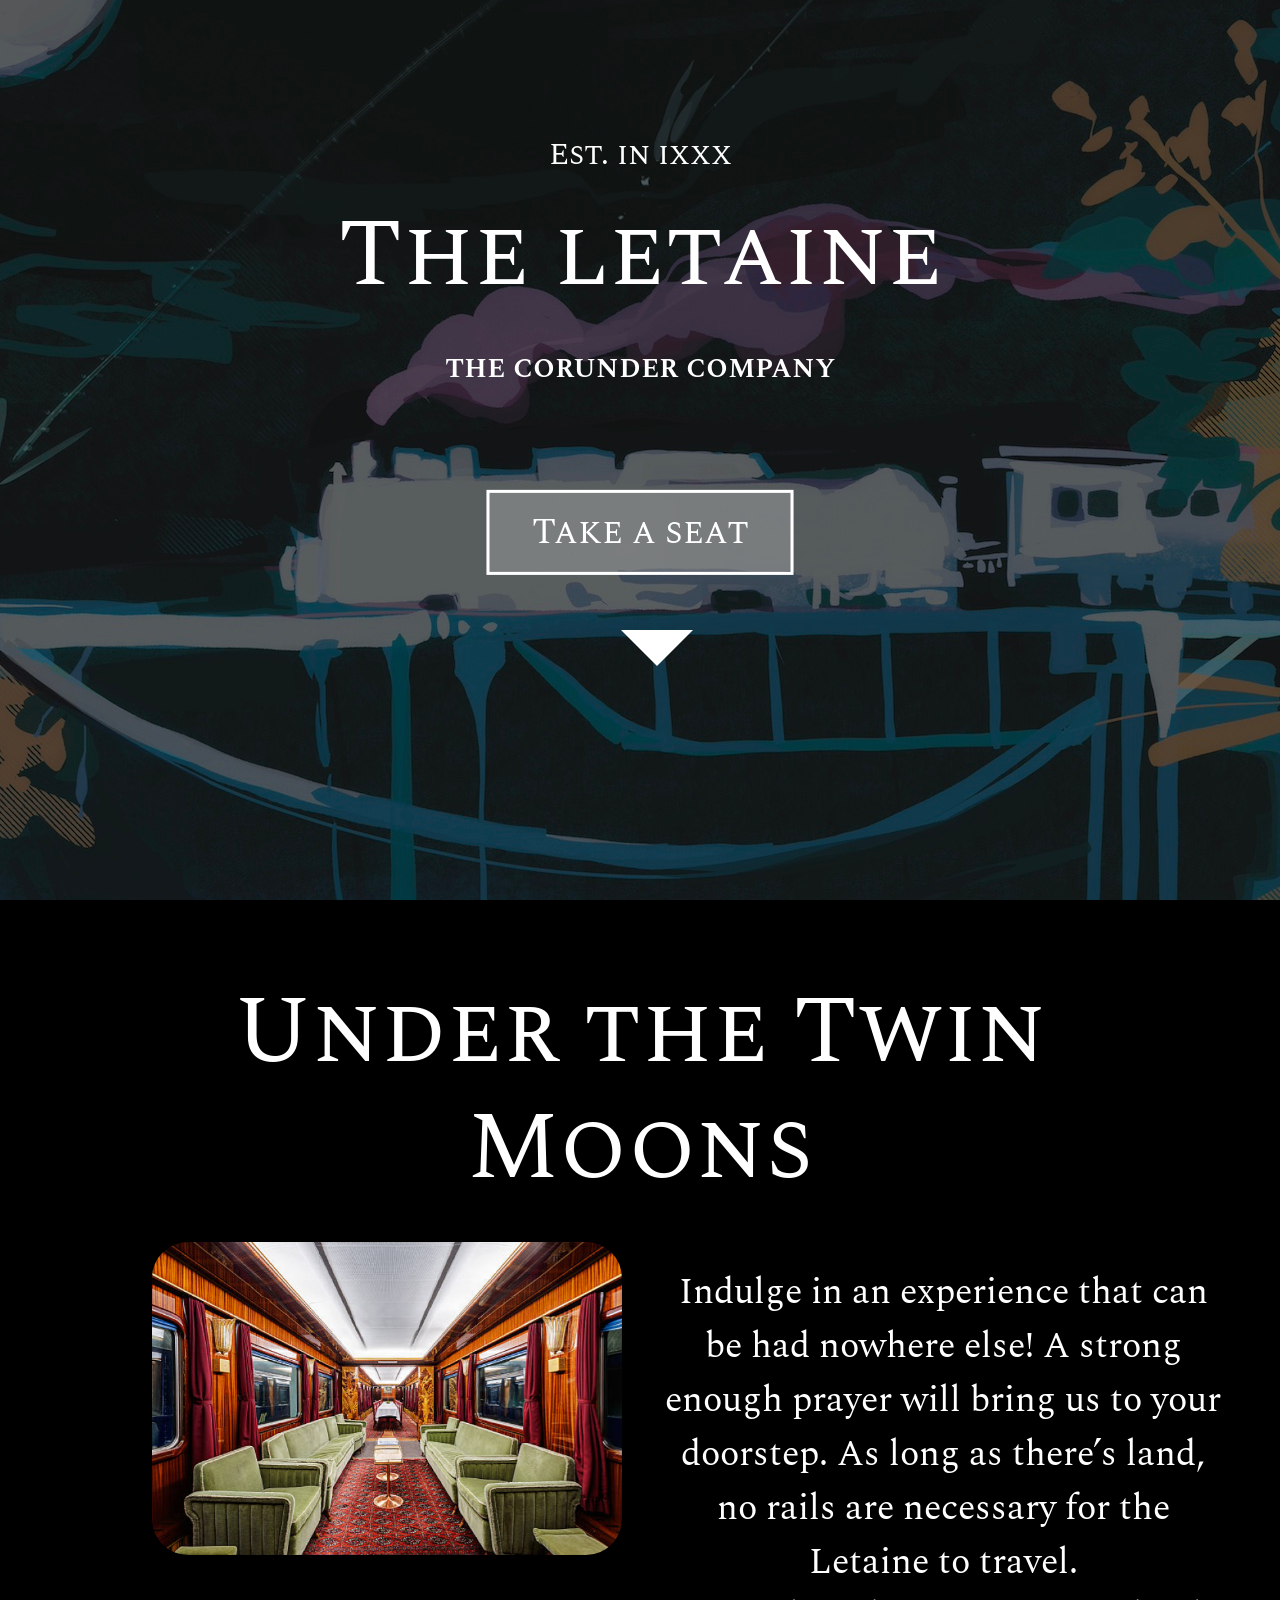
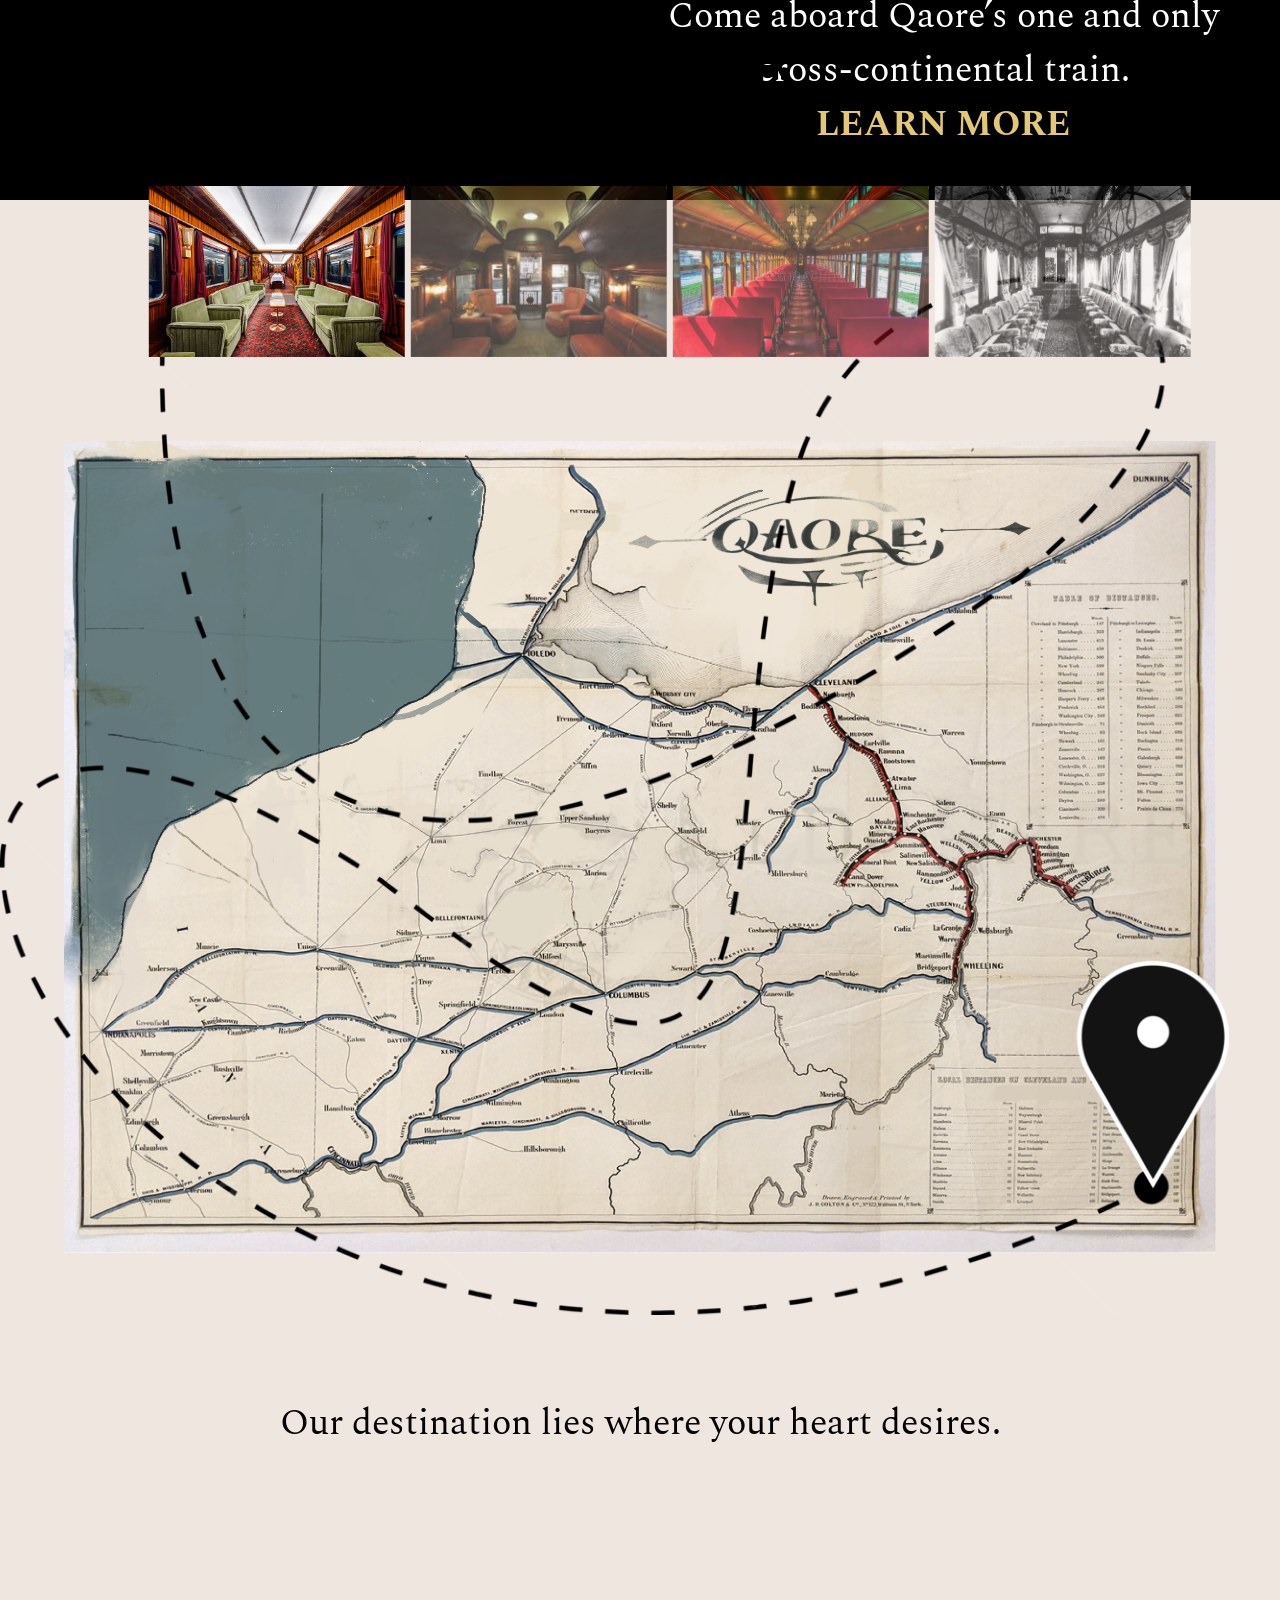
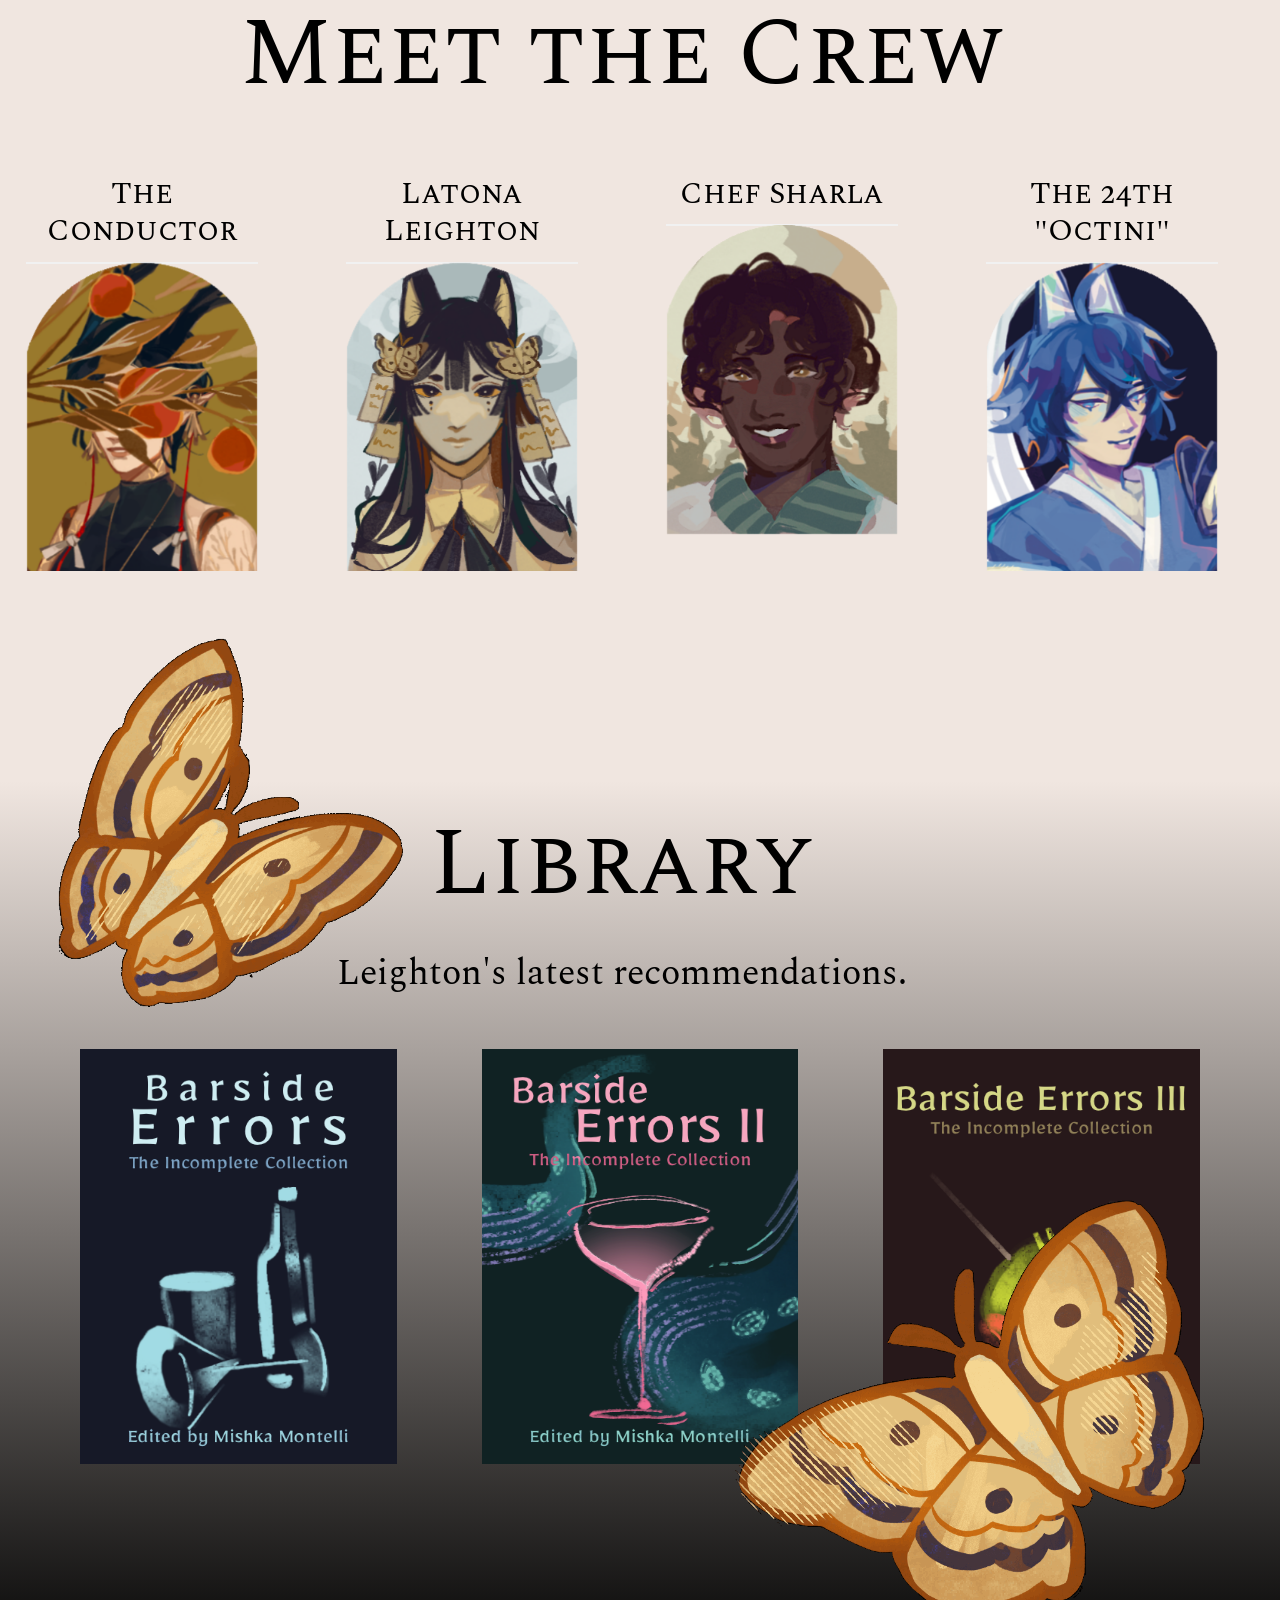
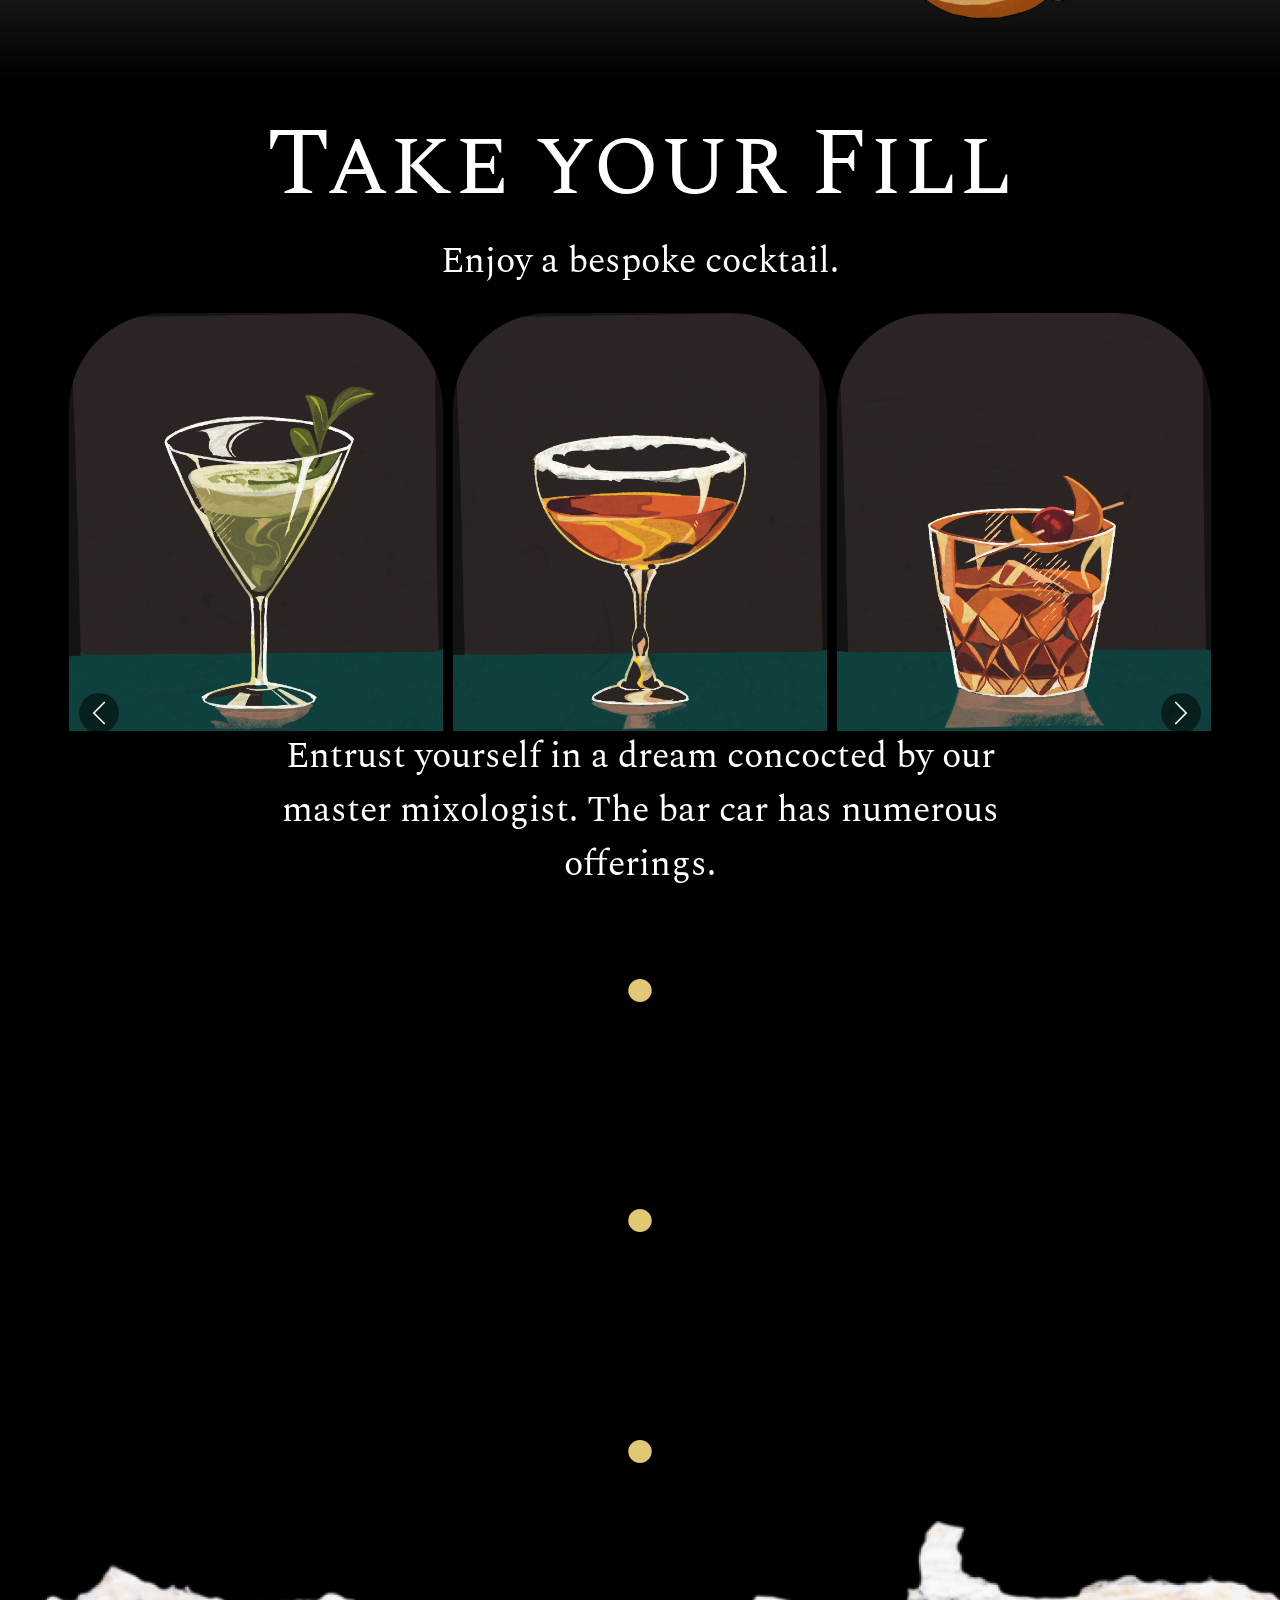
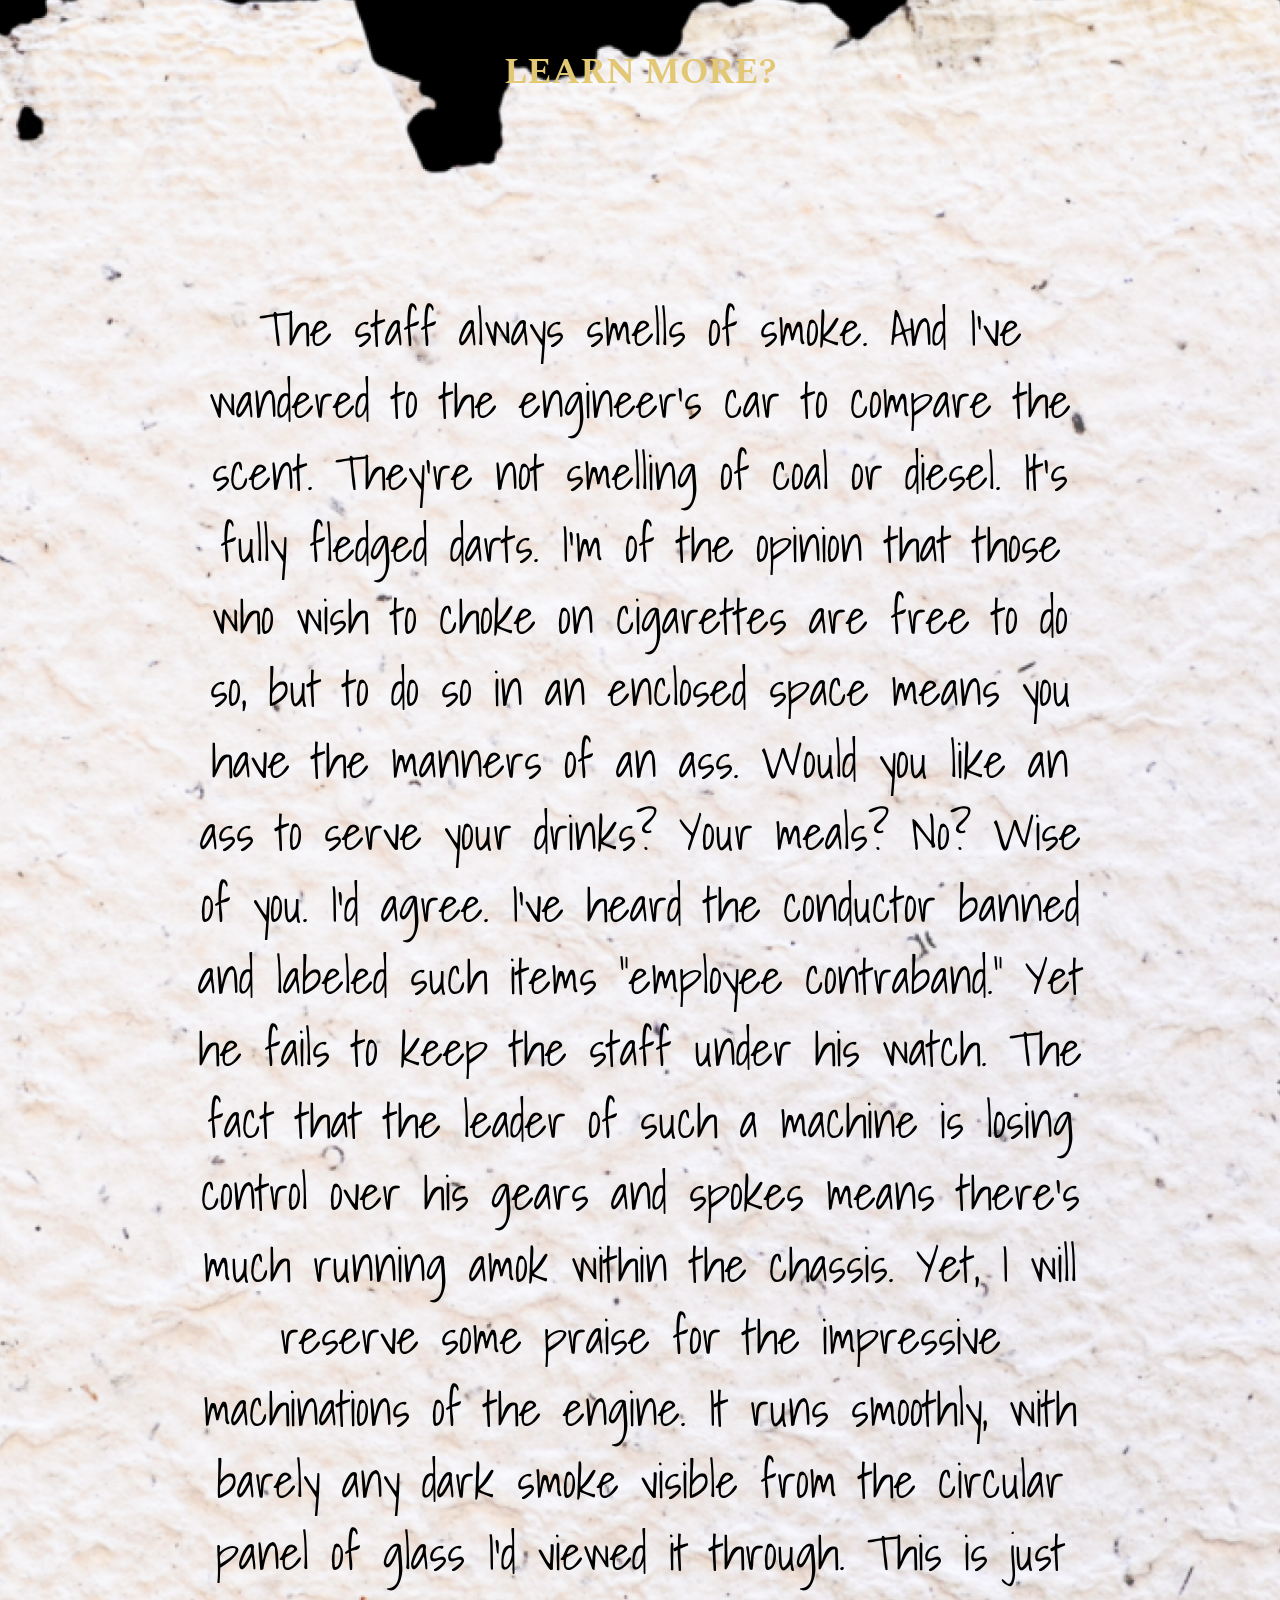
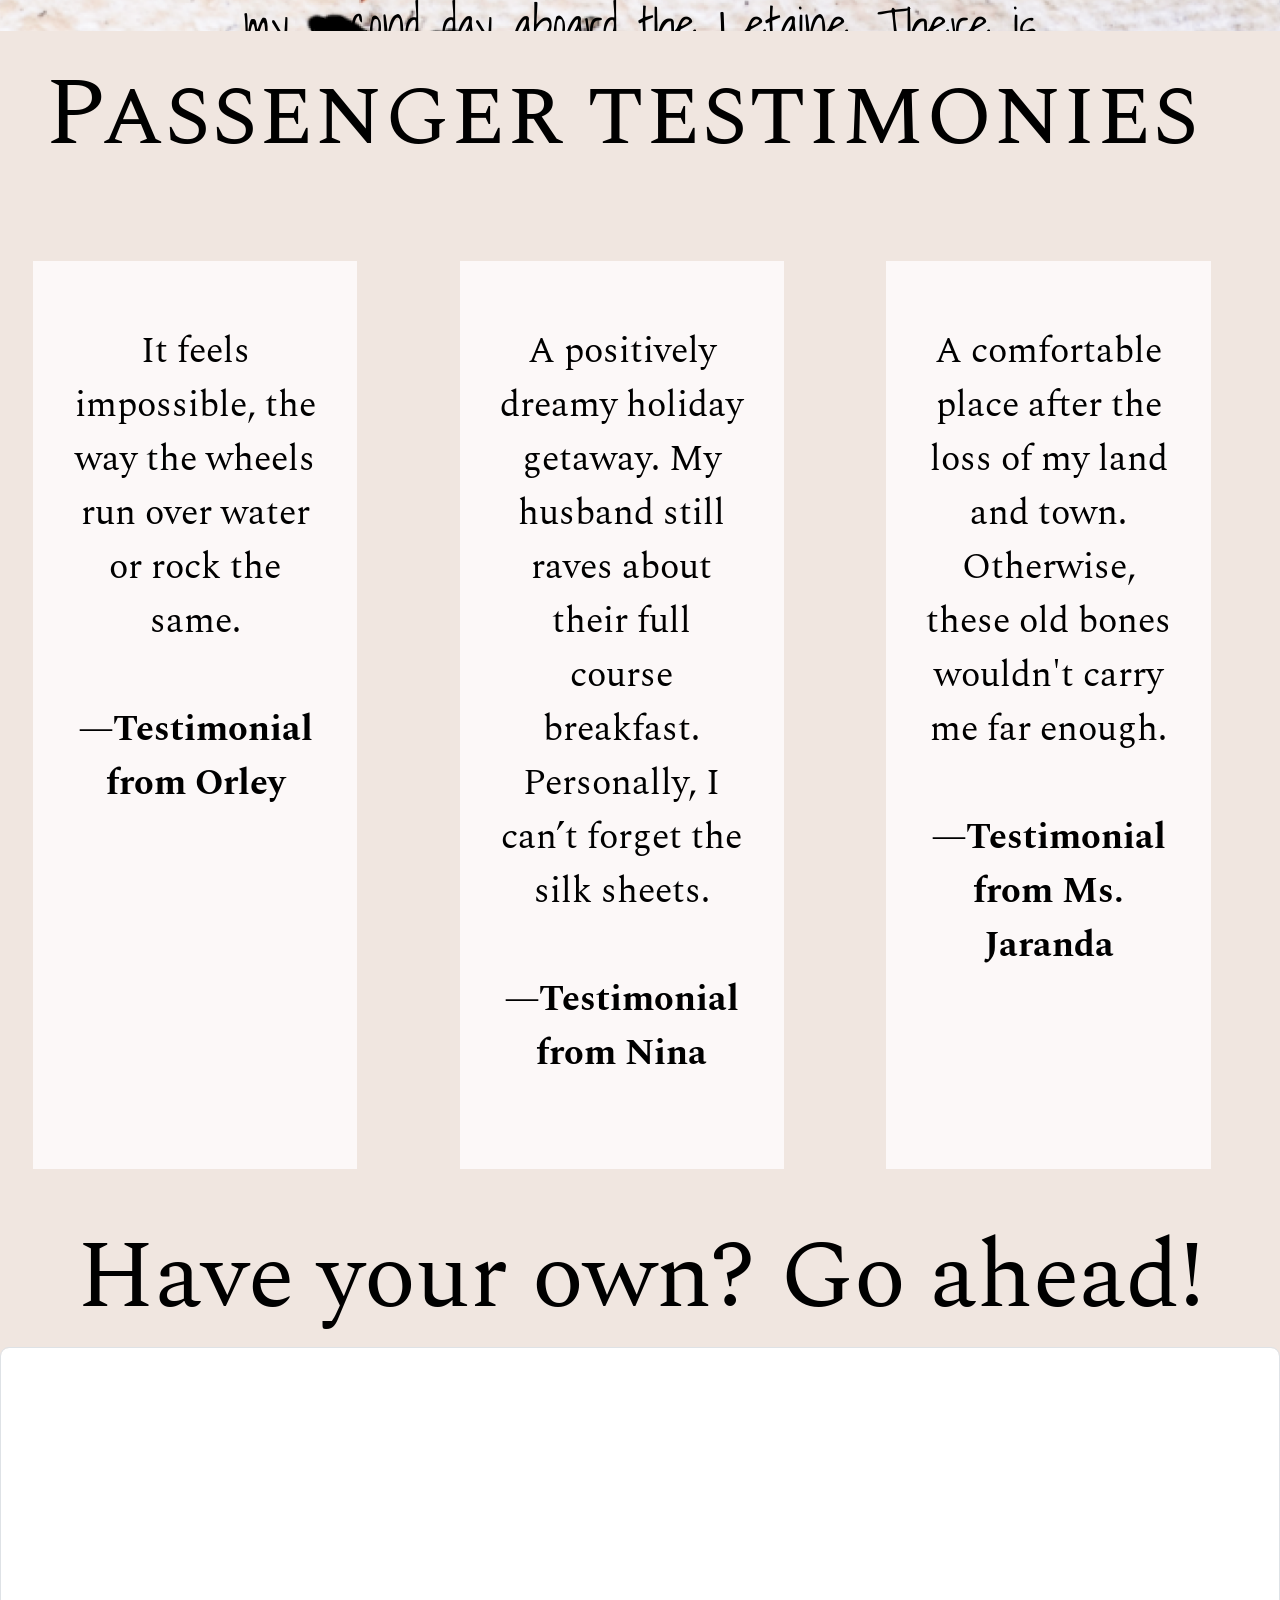
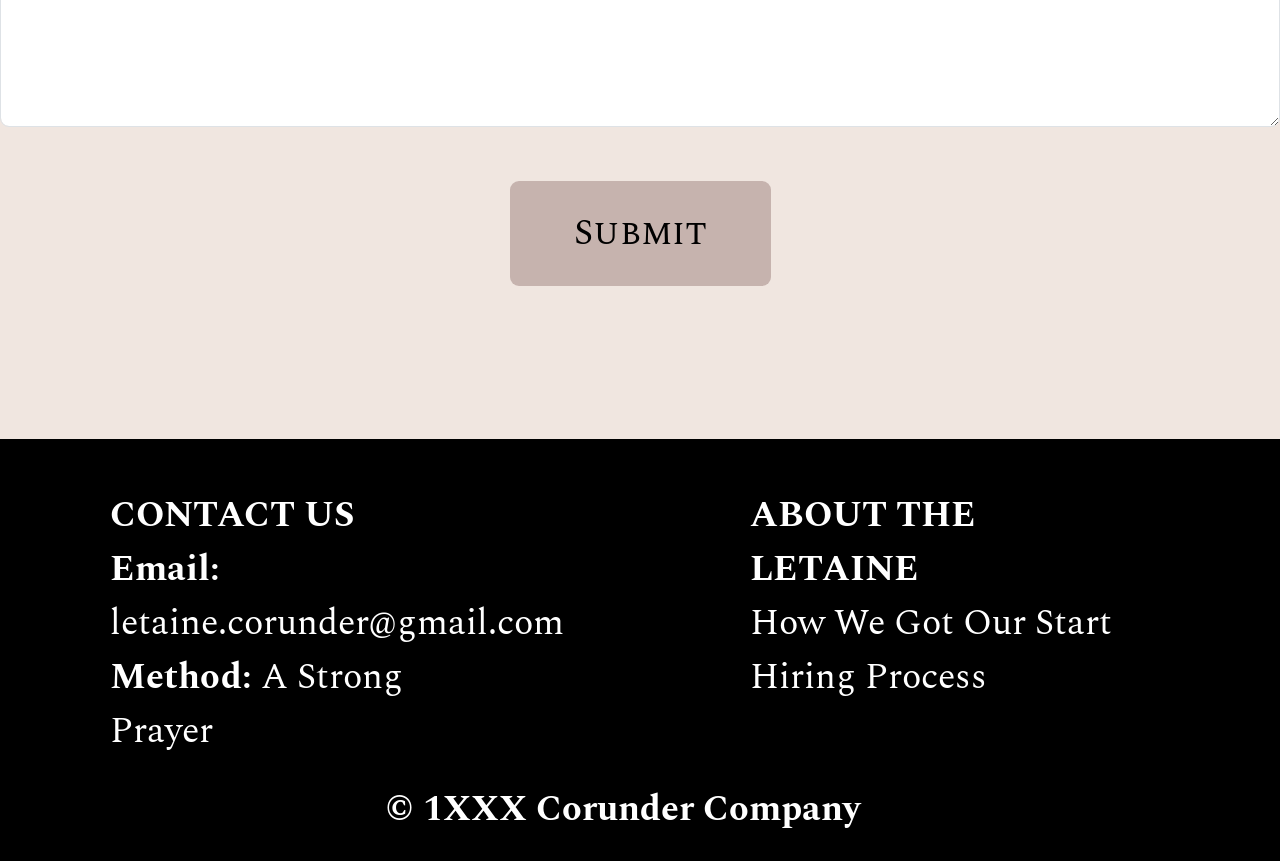
==== commit 4bc2ef81: "footer fix" ====
--- a/index.html
+++ b/index.html
@@ -468,8 +468,8 @@
 			<div id="footerright" class="col-md-6">
 				<p class="w-100 mt-3">
 					<strong>ABOUT THE LETAINE</strong><br>
-					<a href="about.html" class="stealth">How We Got Our Start</a>
-					<a href="hiring.html" class="stealth">Hiring Process</a><br>
+					<a href="about.html" class="stealth">How We Got Our Start</a><br>
+					<a href="hiring.html" class="stealth">Hiring Process</a>
 				</p>
 			</div>
 		</div>
--- a/css/style.css
+++ b/css/style.css
@@ -238,12 +238,6 @@
     margin-right: 10%;
     width: 80%;
 }
-.textdark * {
-    color: black;
-}
-.textdark h2 {
-    color: black;
-}
 .employeeicons {
     width: 100%;
     height: 100%;
@@ -292,9 +286,17 @@
     padding: 1%;
     transform: rotateY(180deg);
   }
+.form-row {
+    display: flex;
+}
 .h2 {
     text-align: center;
     font-size: 1.5rem;
+}
+.italics {
+    margin-bottom: 2%;
+    margin-top: 2%;
+    font-style: italic;
 }
 .modal * {
     color: black;
@@ -353,11 +355,13 @@
     text-align: left;
     text-indent: 2rem;
 }
-.italics {
-    margin-bottom: 2%;
-    margin-top: 2%;
-    font-style: italic;
-}
+.textdark * {
+    color: black;
+}
+.textdark h2 {
+    color: black;
+}
+
 
 @keyframes pulse {
     0% {
@@ -408,7 +412,27 @@
 }
 #bookingsheader {
     background-color: #FFFCF9;
-    padding: 2%;
+    padding-top: 2%;
+}
+#bookingticket {
+    padding-bottom: 3%;
+}
+#bookingticket button {
+    width: 20%;
+    padding: 1%;
+    text-align: center;
+    height: fit-content;
+}
+#departureSelect {
+    margin-left: 2%;
+    margin-bottom: 1%;
+    width: 31.5%;
+}
+#destinationTextInput {
+    float: left;
+    margin-left: 2%;
+    margin-bottom: 1%;
+    width: 31.5%;
 }
 #employee1, #employee2, #employee3, #employee4{
     display: block;
@@ -423,7 +447,7 @@
 }
 #footer {
     position: relative;
-    transform: translateY(0vh);
+    transform: translateY(-45vh);
     width: 100%;
     background-color: black;
     z-index: 10;    
@@ -431,7 +455,9 @@
 #footerbook {
     width: 100%;
     background-color: black;
-    z-index: 10;    
+    z-index: 10;  
+    position:absolute;
+    bottom: 0;
 }
 #footerleft, #footerright {
     margin: 0%;
@@ -557,11 +583,14 @@
     margin-left: 1%;
     margin-right: 36%;
 }
+
 #nameTextInput {
     margin-left: 2%;
-    width: 62%;
-    margin-right: 36%;
-}
+    margin-bottom: 1%;
+    width: 31.5%;
+    margin-right: 66.5%;
+}
+
 #publicationstext h1 {
     padding-bottom: 0%;
 }
@@ -587,6 +616,11 @@
     padding-left: 20%;
     padding-right: 20%;
     margin-top: 2%;
+}
+#discoveriesdiv {
+    background-color: #FFFCF9;
+    padding-top: 2%;
+    padding-bottom: 2%;
 }
 #ellipses {
     color:#E2C774;
@@ -889,7 +923,7 @@
 }
 
 @media screen and (max-width:576px) {
-    *, strong {
+    *, strong, a {
         font-size: 0.8rem;
     }
     .carousel-indicators button.thumbnail {
